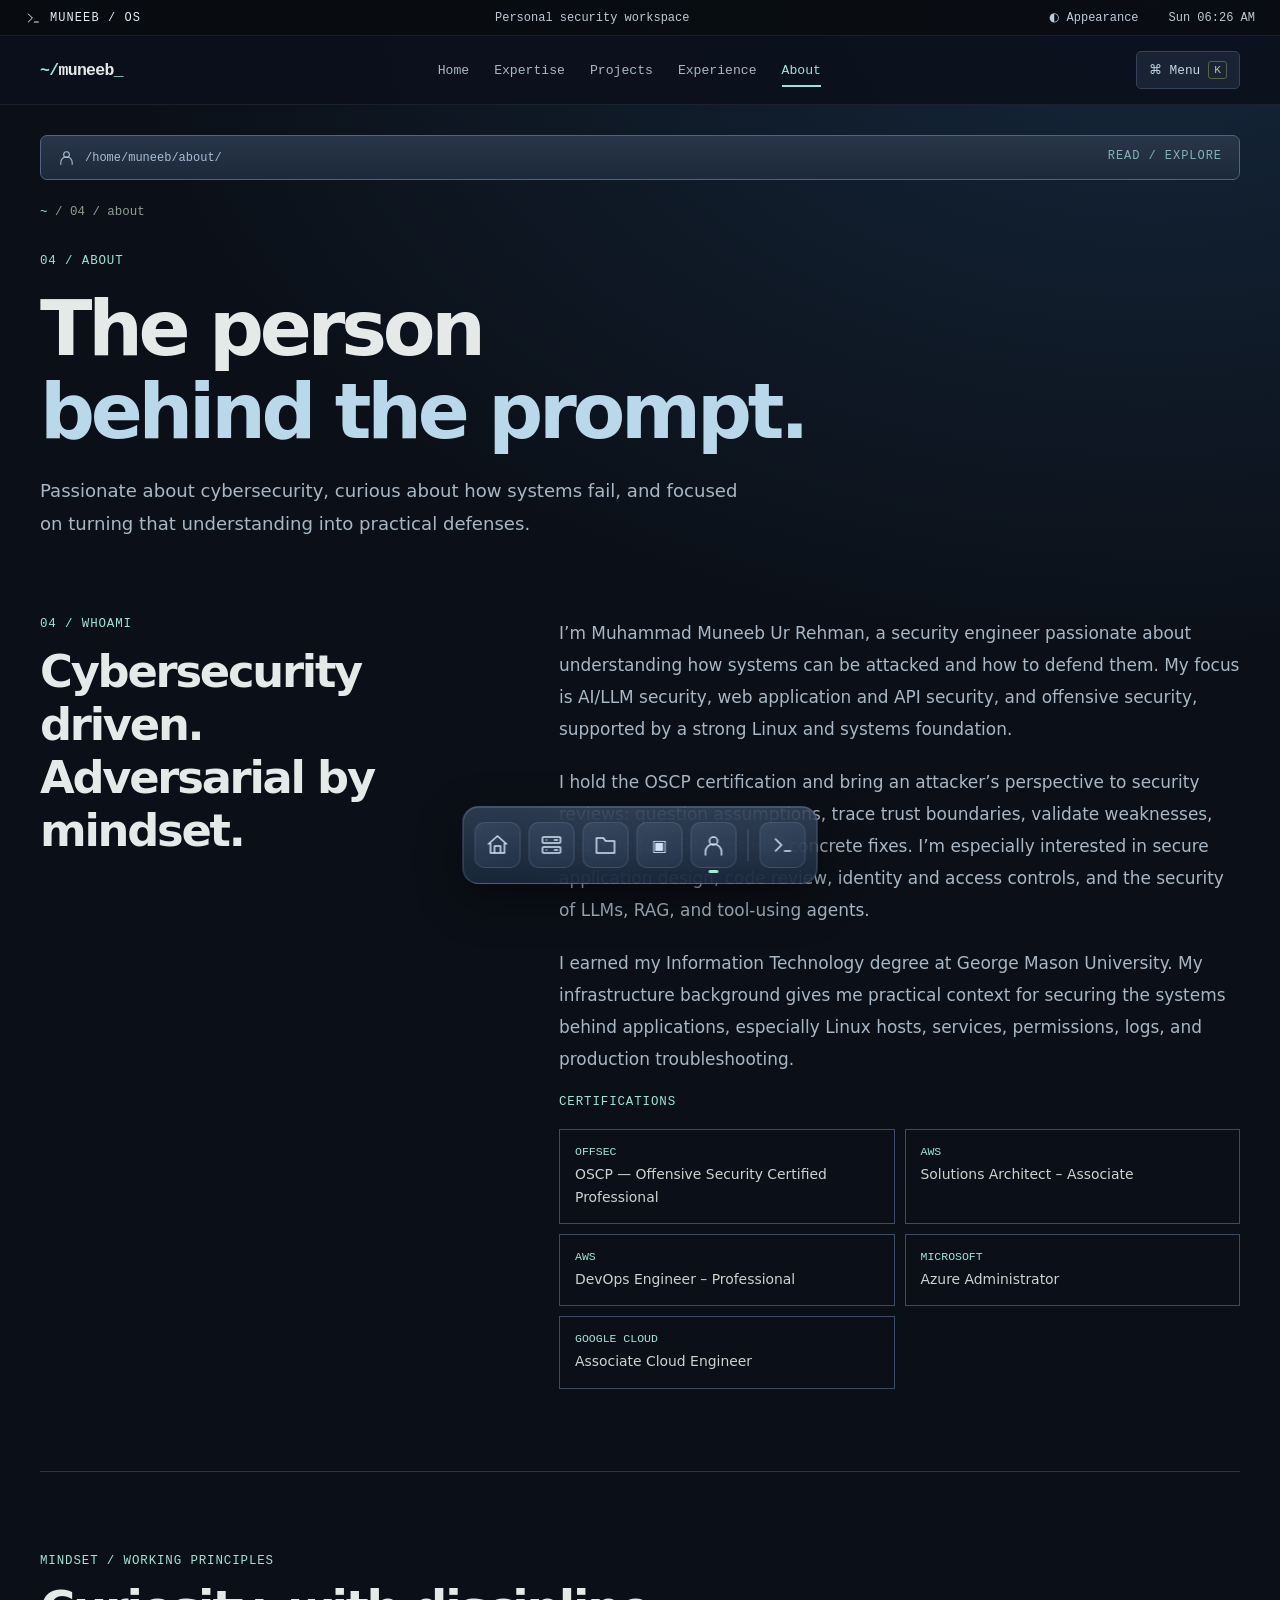
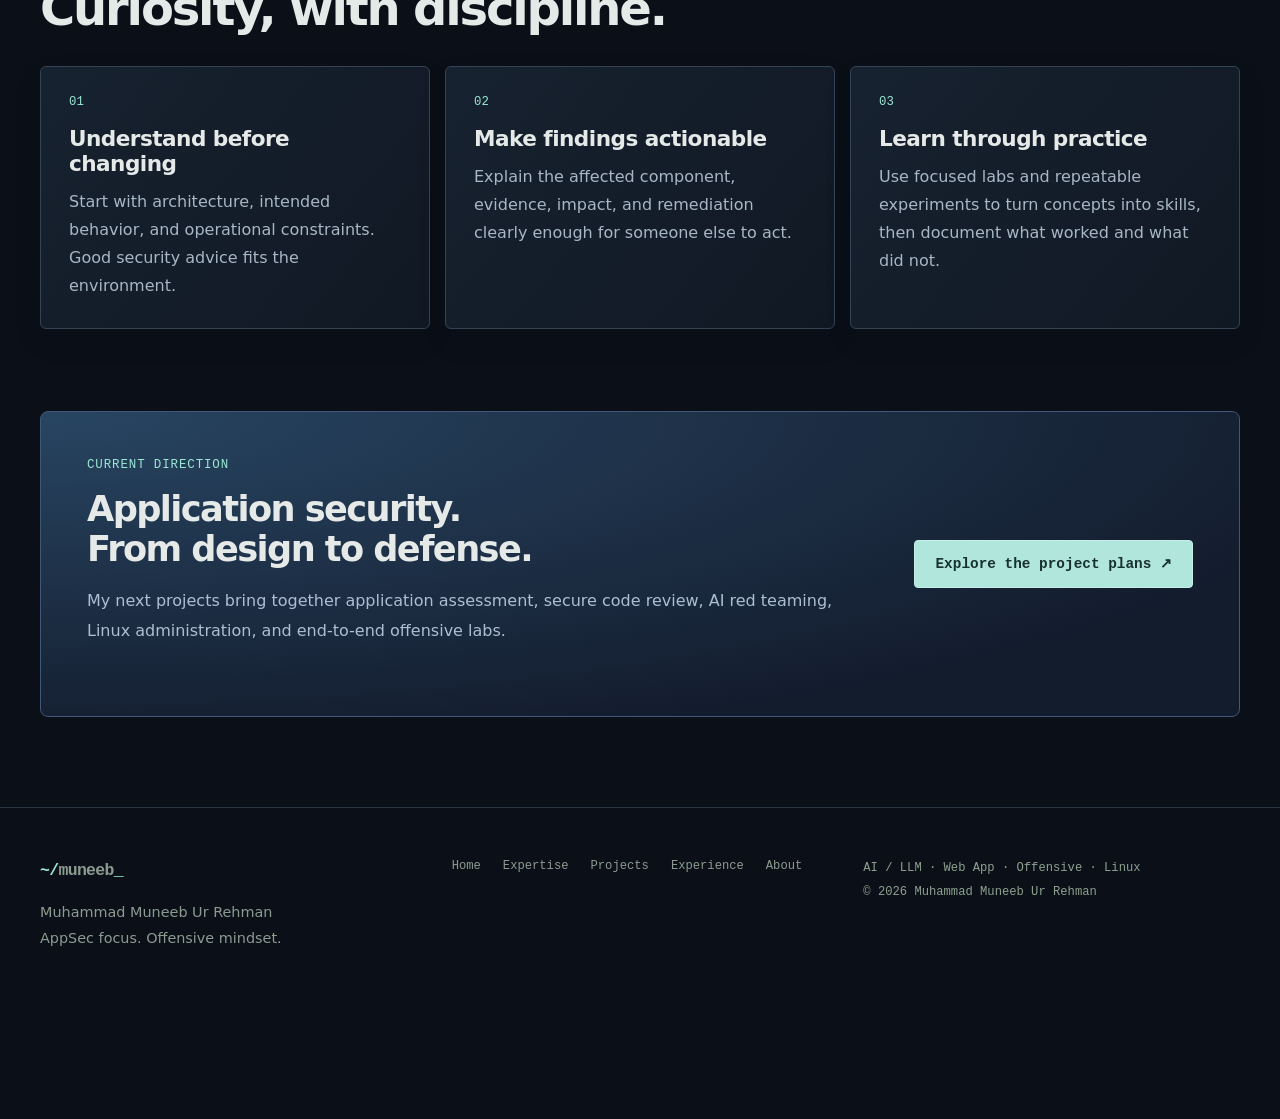
==== about/index.html @ fef7fde8 "Refocus About page on security and Linux" ====
<!doctype html><html lang="en"><head><meta charset="utf-8"><meta name="viewport" content="width=device-width,initial-scale=1"><title>About | Muneeb Security</title><meta name="description" content="Meet Muhammad Muneeb Ur Rehman: infrastructure background, cloud certifications, and a focus on security engineering."><link rel="icon" type="image/svg+xml" href="../favicon.svg"><link rel="stylesheet" href="../styles.css"><script src="../app.js" defer></script><script src="../desktop.js" defer></script><link rel="stylesheet" href="../desktop.css"></head><body data-page="about"><a class="skip" href="#main">Skip to content</a><div class="system-panel"><span class="system-name"><svg viewBox="0 0 24 24" fill="none" stroke="currentColor" stroke-width="1.5" stroke-linecap="round" stroke-linejoin="round" aria-hidden="true"><path d="m5 6 6 6-6 6m9 0h6"/></svg> MUNEEB / OS</span><span class="system-workspace">Personal security workspace</span><div class="system-right"><button id="wallpaper-toggle" aria-label="Switch desktop appearance" title="Switch desktop appearance">◐ <span>Appearance</span></button><time id="system-clock">Local time</time></div></div><header><nav class="wrap" aria-label="Main navigation"><a class="brand" href="../"><span>~/</span>muneeb<span>_</span></a><div class="navlinks"><a href="../">Home</a><a href="../expertise/">Expertise</a><a href="../projects/">Projects</a><a href="../experience/">Experience</a><a href="../about/" aria-current="page">About</a></div><button class="command-trigger" aria-label="Open navigation command menu">⌘ <span>Menu</span><kbd>K</kbd></button></nav></header><main id="main"><div class="document-bar"><span><svg viewBox="0 0 24 24" fill="none" stroke="currentColor" stroke-width="1.5" stroke-linecap="round" stroke-linejoin="round" aria-hidden="true"><circle cx="12" cy="8" r="4"/><path d="M4 22v-3a8 8 0 0 1 16 0v3"/></svg> /home/muneeb/about/</span><span>READ / EXPLORE</span></div><section class="wrap pagehero"><div class="breadcrumb"><a href="../">~</a> / 04 / about</div><div class="label">04 / about</div><h1>The person<br><em>behind the prompt.</em></h1><p>Passionate about cybersecurity, curious about how systems fail, and focused on turning that understanding into practical defenses.</p></section><section id="about" class="wrap section about"><div><div class="label">04 / whoami</div><h2>Cybersecurity driven.<br>Adversarial by mindset.</h2></div><div><p>I’m Muhammad Muneeb Ur Rehman, a security engineer passionate about understanding how systems can be attacked and how to defend them. My focus is AI/LLM security, web application and API security, and offensive security, supported by a strong Linux and systems foundation.</p><p>I hold the OSCP certification and bring an attacker’s perspective to security reviews: question assumptions, trace trust boundaries, validate weaknesses, and help turn findings into concrete fixes. I’m especially interested in secure application design, code review, identity and access controls, and the security of LLMs, RAG, and tool-using agents.</p><p>I earned my Information Technology degree at George Mason University. My infrastructure background gives me practical context for securing the systems behind applications, especially Linux hosts, services, permissions, logs, and production troubleshooting.</p><div class="label">Certifications</div><div class="certs"><div class="cert"><span>OFFSEC</span>OSCP — Offensive Security Certified Professional</div><div class="cert"><span>AWS</span>Solutions Architect – Associate</div><div class="cert"><span>AWS</span>DevOps Engineer – Professional</div><div class="cert"><span>MICROSOFT</span>Azure Administrator</div><div class="cert"><span>GOOGLE CLOUD</span>Associate Cloud Engineer</div></div></div></section><section class="wrap section border"><div class="heading"><div><div class="label">Mindset / working principles</div><h2>Curiosity, with discipline.</h2></div></div><div class="three-grid"><article class="card"><div class="code">01</div><h3>Understand before changing</h3><p>Start with architecture, intended behavior, and operational constraints. Good security advice fits the environment.</p></article><article class="card"><div class="code">02</div><h3>Make findings actionable</h3><p>Explain the affected component, evidence, impact, and remediation clearly enough for someone else to act.</p></article><article class="card"><div class="code">03</div><h3>Learn through practice</h3><p>Use focused labs and repeatable experiments to turn concepts into skills, then document what worked and what did not.</p></article></div></section><section class="wrap feature compact"><div><div class="label">Current direction</div><h2>Application security.<br>From design to defense.</h2><p>My next projects bring together application assessment, secure code review, AI red teaming, Linux administration, and end-to-end offensive labs.</p></div><a class="btn" href="../projects/">Explore the project plans ↗</a></section></main><nav class="app-dock" aria-label="Application dock"><a href="../" class="dock-app " aria-label="Desktop"><svg viewBox="0 0 24 24" fill="none" stroke="currentColor" stroke-width="1.5" stroke-linecap="round" stroke-linejoin="round" aria-hidden="true"><path d="m3 11 9-8 9 8M5 10v10h14V10M9 20v-7h6v7"/></svg><span>Desktop</span></a><a href="../expertise/" class="dock-app " aria-label="Expertise"><svg viewBox="0 0 24 24" fill="none" stroke="currentColor" stroke-width="1.5" stroke-linecap="round" stroke-linejoin="round" aria-hidden="true"><rect x="3" y="4" width="18" height="6" rx="1"/><rect x="3" y="14" width="18" height="6" rx="1"/><path d="M7 7h.01M7 17h.01M15 7h3M15 17h3"/></svg><span>Expertise</span></a><a href="../projects/" class="dock-app " aria-label="Projects"><svg viewBox="0 0 24 24" fill="none" stroke="currentColor" stroke-width="1.5" stroke-linecap="round" stroke-linejoin="round" aria-hidden="true"><path d="M3 7V5h7l2 3h9v12H3Z"/></svg><span>Projects</span></a><a href="../experience/" class="dock-app" aria-label="Experience">▣<span>Experience</span></a><a href="../about/" class="dock-app selected" aria-label="About"><svg viewBox="0 0 24 24" fill="none" stroke="currentColor" stroke-width="1.5" stroke-linecap="round" stroke-linejoin="round" aria-hidden="true"><circle cx="12" cy="8" r="4"/><path d="M4 22v-3a8 8 0 0 1 16 0v3"/></svg><span>About</span></a><span class="dock-divider"></span><button class="dock-app launch-command" aria-label="Open command menu"><svg viewBox="0 0 24 24" fill="none" stroke="currentColor" stroke-width="1.5" stroke-linecap="round" stroke-linejoin="round" aria-hidden="true"><path d="m5 6 6 6-6 6m9 0h6"/></svg><span>Commands</span></button></nav><footer><div class="wrap footer-grid"><div><a class="brand" href="../"><span>~/</span>muneeb<span>_</span></a><p>Muhammad Muneeb Ur Rehman<br>AppSec focus. Offensive mindset.</p></div><div class="footer-links"><a href="../">Home</a><a href="../expertise/">Expertise</a><a href="../projects/">Projects</a><a href="../experience/">Experience</a><a href="../about/">About</a></div><div class="footer-note">AI / LLM · Web App · Offensive · Linux<br>© 2026 Muhammad Muneeb Ur Rehman</div></div></footer><dialog id="command-menu" aria-labelledby="command-title"><div class="dialog-head"><h2 id="command-title">Navigate the portfolio</h2><button class="close-command" aria-label="Close menu">✕</button></div><label class="sr-only" for="command-search">Search pages</label><input id="command-search" type="search" placeholder="Type a page name…" autocomplete="off"><div id="command-list"><a class="command-item" href="../"><span>cd /</span><strong>Home</strong></a><a class="command-item" href="../expertise/"><span>cd /expertise/</span><strong>Expertise</strong></a><a class="command-item" href="../projects/"><span>cd /projects/</span><strong>Projects</strong></a><a class="command-item" href="../experience/"><span>cd /experience/</span><strong>Experience</strong></a><a class="command-item" href="../about/"><span>cd /about/</span><strong>About</strong></a></div><p class="command-empty" hidden>No matching page. Try “projects” or “AI”.</p><div class="dialog-foot">Tab to select · Enter to open · Esc to close</div></dialog><button id="backtop" aria-label="Back to top" hidden>↑</button></body></html>
---- styles.css ----
:root{--bg:#0b0e10;--panel:#12171a;--line:#293138;--text:#e5e9e7;--muted:#a1ada8;--green:#b8f36b;--purple:#bba2fc;--mono:ui-monospace,SFMono-Regular,Consolas,"Liberation Mono",monospace;font-family:Inter,system-ui,-apple-system,sans-serif;color:var(--text);background:var(--bg);color-scheme:dark}*{box-sizing:border-box}html{scroll-behavior:smooth}body{margin:0}a{color:inherit;text-decoration:none}button,input{font:inherit}a:focus-visible,button:focus-visible,summary:focus-visible,input:focus-visible{outline:2px solid var(--green);outline-offset:5px}.wrap{width:min(1200px,calc(100% - 56px));margin:auto}header{position:sticky;top:0;z-index:5;background:#0b0e10f5;border-bottom:1px solid var(--line)}nav{display:flex;align-items:center;justify-content:space-between;min-height:78px;gap:24px}.brand{font-family:var(--mono);font-size:1.03rem;font-weight:700}.brand span{color:var(--green)}.navlinks{display:flex;gap:25px;font: .88rem var(--mono);color:var(--muted)}.navlinks a:hover{color:var(--green)}.navend{font: .78rem var(--mono);color:var(--purple);border:1px solid #443659;padding:9px 12px;border-radius:4px}.hero{padding:95px 0 70px;display:grid;grid-template-columns:1.2fr 1fr;gap:60px;align-items:center}.label{font:.78rem var(--mono);letter-spacing:.07em;text-transform:uppercase;color:var(--green)}.hero h1{font-size:clamp(3.2rem,6vw,5.7rem);letter-spacing:-.055em;line-height:1.06;margin:24px 0}.hero h1 em{font-style:normal;color:var(--green)}.hero p{font-size:1.13rem;color:var(--muted);line-height:1.85;max-width:570px}.buttons{display:flex;gap:12px;flex-wrap:wrap;margin-top:30px}.btn{border-radius:4px;display:inline-flex;padding:14px 20px;min-height:48px;align-items:center;gap:16px;background:var(--green);color:#17200d;font:600 .9rem var(--mono);border:1px solid var(--green)}.btn:hover{background:#d0ff95}.btn.ghost{color:var(--text);background:transparent;border-color:#48554c}.terminal{border:1px solid #38443a;background:#111714;border-radius:8px;box-shadow:16px 16px 0 #b8f36b06;overflow:hidden;font:.87rem/1.8 var(--mono)}.terminalbar{display:flex;align-items:center;justify-content:space-between;padding:13px 17px;background:#1a211d;border-bottom:1px solid #38443a;color:#96a69a;font-size:.76rem}.lights{display:flex;gap:6px}.lights i{display:block;width:8px;height:8px;border-radius:50%;background:#6b796e}.lights i:first-child{background:#a59b73}.lights i:last-child{background:var(--green)}.terminalbody{padding:25px;min-height:340px}.prompt{color:var(--green)}.output{color:#a3b3a7;margin:7px 0 20px}.output b{color:#e5e9e7;font-weight:400}.terminal a{text-decoration:underline;text-underline-offset:4px;color:var(--purple)}.cursor{display:inline-block;width:8px;height:16px;background:var(--green);vertical-align:middle;animation:blink 1.3s steps(1) infinite}@keyframes blink{50%{opacity:0}}.ribbon{border-top:1px solid var(--line);border-bottom:1px solid var(--line);padding:19px 0;font:.78rem var(--mono);color:#9ea8a2}.ribbon .wrap{display:flex;gap:26px;justify-content:space-between;flex-wrap:wrap}.ribbon span:before{content:'/ ';color:var(--green)}section{scroll-margin-top:100px}.section{padding:82px 0}.heading{display:flex;align-items:end;justify-content:space-between;gap:40px;margin-bottom:30px}.heading h2{font-size:clamp(2rem,4vw,3rem);letter-spacing:-.045em;margin:12px 0 0}.heading p{max-width:430px;color:var(--muted);line-height:1.7;margin:0}.grid{display:grid;grid-template-columns:repeat(2,minmax(0,1fr));gap:16px}.card{border:1px solid var(--line);background:var(--panel);padding:28px;border-radius:6px}.card h3{font-size:1.35rem;letter-spacing:-.025em;margin:17px 0 12px}.card p{font-size:1rem;color:var(--muted);line-height:1.75;margin:0}.code{font:.77rem var(--mono);color:var(--green)}.tags{display:flex;gap:7px;flex-wrap:wrap;margin-top:22px}.tags span{border:1px solid #344138;padding:6px 8px;border-radius:3px;font:.75rem var(--mono);color:#c1cdc2}.border{border-top:1px solid var(--line)}.filters{display:flex;gap:8px;flex-wrap:wrap;margin:0 0 22px}.filter{background:transparent;color:var(--muted);border:1px solid var(--line);padding:10px 14px;border-radius:4px;cursor:pointer;font:.84rem var(--mono)}.filter[aria-pressed=true]{background:var(--green);color:#16220b;border-color:var(--green)}.projecttop{display:flex;justify-content:space-between;gap:12px;align-items:center}.status{font:.73rem var(--mono);color:var(--purple);border:1px solid #473b59;padding:5px 8px;border-radius:3px}.project h3{margin-top:24px}.project details{margin-top:20px;border-top:1px solid var(--line);padding-top:15px}.project summary{font:.85rem var(--mono);color:var(--green);cursor:pointer}.project ul{padding-left:20px;color:var(--muted);font-size:.94rem;line-height:1.8}.project[hidden]{display:none}.ai{background:linear-gradient(135deg,#141221,#0e1214 55%)}.ai .label{color:var(--purple)}.scope{display:flex;align-items:start;gap:15px;padding:18px 22px;border-left:2px solid var(--purple);background:#bba2fc09;color:#bdb3d0;line-height:1.7;font-size:.95rem;margin:25px 0}.aigrid{display:grid;grid-template-columns:repeat(3,minmax(0,1fr));gap:12px}.aicard{padding:23px;border:1px solid #34313e;border-radius:5px;background:#12141bcc}.aicard .code{color:var(--purple)}.aicard h3{font-size:1.1rem;margin:16px 0 10px}.aicard p{font-size:.96rem;color:var(--muted);line-height:1.75;margin:0}.aicard details{margin-top:17px}.aicard summary{font:.8rem var(--mono);color:#d1c0fa;cursor:pointer}.aicard details p{margin-top:12px;color:#c5c0d0}.lifecycle{margin-top:28px;padding:22px;border:1px solid #393343;color:#bcaadf;font:.85rem/2 var(--mono)}.about{display:grid;grid-template-columns:.8fr 1.2fr;gap:65px}.about h2{font-size:2.8rem;letter-spacing:-.05em;margin:14px 0}.about p{font-size:1.06rem;color:var(--muted);line-height:1.9;margin:0 0 20px}.certs{display:grid;grid-template-columns:1fr 1fr;gap:10px;margin-top:20px}.cert{border:1px solid var(--line);padding:15px;font-size:.87rem;line-height:1.6;color:#cbd4ce}.cert span{display:block;color:var(--green);font:.72rem var(--mono);margin-bottom:5px}.closing{border:1px solid #45583b;border-radius:6px;padding:35px;display:flex;justify-content:space-between;align-items:center;gap:30px;background:#141d12;margin-bottom:60px}.closing h2{font-size:1.8rem;letter-spacing:-.03em;margin:10px 0}.closing p{color:var(--muted);line-height:1.7;max-width:670px;margin:0}.closing a{white-space:nowrap}footer{border-top:1px solid var(--line);padding:23px 0;color:#8c9b90;font:.76rem/1.8 var(--mono)}footer .wrap{display:flex;justify-content:space-between;gap:25px}.count{font:.8rem var(--mono);color:var(--muted);margin-bottom:20px}@media(max-width:950px){.hero{gap:30px;grid-template-columns:1.05fr 1fr}.navend{display:none}.aigrid{grid-template-columns:repeat(2,1fr)}.hero h1{font-size:3.7rem}.terminalbody{padding:20px}.about{gap:30px}}@media(max-width:720px){.wrap{width:calc(100% - 32px)}nav{flex-wrap:wrap;gap:13px;padding:17px 0}.navlinks{gap:17px;font-size:.78rem}.hero{grid-template-columns:1fr;padding:55px 0;gap:36px}.hero h1{font-size:clamp(3rem,12vw,4.5rem)}.hero p{font-size:1.02rem}.terminalbody{min-height:290px}.heading{display:block}.heading p{margin-top:18px}.grid,.about{grid-template-columns:1fr}.aigrid{grid-template-columns:1fr}.section{padding:57px 0}.closing{display:block;padding:25px}.closing a{margin-top:20px}.certs{grid-template-columns:1fr}footer .wrap{flex-direction:column;gap:8px}.card{padding:23px}.ribbon .wrap{gap:12px 22px}}@media(prefers-reduced-motion:reduce){html{scroll-behavior:auto}.cursor{animation:none}}
/* Shared multi-page experience */
body{background:radial-gradient(ellipse 70% 500px at 80% 0,#1c30211f,transparent),var(--bg)}[hidden]{display:none!important}button{cursor:pointer}.sr-only{position:absolute;width:1px;height:1px;padding:0;overflow:hidden;clip:rect(0,0,0,0);white-space:nowrap;border:0}.skip{position:fixed;top:-100px;left:20px;z-index:20;background:var(--green);color:#10170a;padding:14px}.skip:focus{top:15px}.navlinks a{position:relative;padding:26px 0;font-size:.82rem}.navlinks a[aria-current=page]{color:var(--green)}.navlinks a[aria-current=page]:after{content:'';position:absolute;bottom:13px;left:0;right:0;height:2px;background:var(--green)}.command-trigger{display:flex;align-items:center;gap:8px;border:1px solid #3c4a40;background:#141b16;color:#cedacb;border-radius:5px;padding:9px 12px;font:.8rem var(--mono)}kbd{font:.7rem var(--mono);border:1px solid #52624b;border-radius:3px;padding:2px 5px;color:#b5c8a8}.hero{padding-top:85px}.terminal{box-shadow:18px 18px 0 #b8f36b05,0 30px 80px #0003}.terminal a:hover{color:var(--green)}#terminal-form{display:flex;gap:10px;align-items:center}#terminal-input{width:100%;min-width:0;background:transparent;border:0;color:#e0edda;font:.88rem var(--mono);padding:8px 0}#terminal-form button{background:#253422;color:var(--green);border:1px solid #42553b;border-radius:3px;padding:4px 9px}.terminal-hint{font:.7rem/1.7 var(--mono);color:#9aad9c;margin-top:15px}#terminal-result{color:var(--purple);font-size:.82rem;white-space:pre-line;margin-top:8px}.portal-grid{display:grid;grid-template-columns:repeat(2,1fr);gap:16px}.portal{padding:32px;border:1px solid var(--line);background:linear-gradient(130deg,#171e18,#111619);border-radius:7px;transition:transform .2s,border-color .2s}.portal:hover{transform:translateY(-4px);border-color:#88b45d}.portal h3{font-size:1.5rem;letter-spacing:-.03em;margin:22px 0 14px;display:flex;justify-content:space-between;gap:10px}.portal h3 span{color:var(--green)}.portal p{color:var(--muted);line-height:1.8;max-width:460px;margin-bottom:27px}.portal-bottom{font:.8rem var(--mono);color:var(--green)}.feature{display:grid;grid-template-columns:1.2fr 1fr;gap:70px;padding:46px;border:1px solid #3b5135;border-radius:8px;background:linear-gradient(120deg,#1c2a1a,#111a1c);margin-bottom:90px;align-items:center}.feature h2{font-size:2.6rem;letter-spacing:-.045em;line-height:1.15;margin:17px 0}.feature p{color:#b0c0ad;line-height:1.85;margin-bottom:24px}.stack{display:grid;gap:12px}.stack div{padding:20px;border:1px solid #536548;border-radius:5px;background:#142013;font: .95rem var(--mono)}.stack span{color:var(--green);margin-right:17px}.compact{grid-template-columns:1fr auto;gap:35px}.compact h2{font-size:2.2rem}.pagehero{padding-top:32px;padding-bottom:38px}.breadcrumb{font:.78rem var(--mono);color:#8e9d92;margin-bottom:52px}.breadcrumb a{color:var(--green)}.pagehero h1{font-size:clamp(3rem,6vw,5.2rem);line-height:1.08;letter-spacing:-.055em;margin:20px 0}.pagehero h1 em{color:var(--green);font-style:normal}.pagehero>p{font-size:1.13rem;line-height:1.85;color:var(--muted);max-width:700px}.pagehero+.section{padding-top:20px}.domain{border:1px solid var(--line);border-radius:6px;margin:12px 0;background:#121819}.domain summary{padding:24px;display:flex;align-items:center;gap:28px;cursor:pointer;list-style:none}.domain summary::-webkit-details-marker{display:none}.domain summary strong{font-size:1.15rem}.expand-label{margin-left:auto;font:.77rem var(--mono);color:var(--muted)}.domain[open]{border-color:#637c50}.domain[open] summary{border-bottom:1px solid var(--line)}.domain-body{display:grid;grid-template-columns:1fr 1fr;gap:35px;padding:25px 30px}.domain h3{font-size:1rem;margin:0 0 13px;color:#d9e5d2}.domain li{color:var(--muted);line-height:1.9;margin:6px 0}.domain ol,.domain ul{padding-left:22px}.searchbar{display:flex;flex-direction:column;gap:10px;margin-bottom:22px;max-width:600px;flex:1}.searchbar label{font:.8rem var(--mono);color:#becbb8}.searchbar input{background:#12191a;color:var(--text);border:1px solid #455146;padding:15px 17px;border-radius:5px;min-width:0;width:100%;font-size:1rem}.searchbar input::placeholder{color:#84948a}.three-grid{display:grid;grid-template-columns:repeat(3,minmax(0,1fr));gap:15px}.empty{border:1px dashed #5a6557;padding:32px;color:var(--muted);line-height:1.7}.explorer-tools{display:flex;gap:20px;align-items:center}.explorer-tools>.filter{margin-top:5px;white-space:nowrap}.ai-explorer{padding-bottom:25px}.aicard{transition:border-color .2s;background:linear-gradient(135deg,#171923,#11191c)}.aicard:hover{border-color:#80709e}.aicard h2{font-size:1.12rem;line-height:1.5;margin:18px 0 12px;letter-spacing:-.025em}.topic-meta{display:flex;align-items:center;justify-content:space-between}.topic-mark{font-size:1.5rem;color:#aa8be5}.aicard summary{padding:9px 0}.aicard details[open]{border-top:1px solid #3b3547;padding-top:12px}.aicard details p{border-left:2px solid #695381;padding-left:13px}.lifecycle-grid{display:grid;grid-template-columns:repeat(3,1fr);gap:14px}.lifecycle-grid>div{border-top:1px solid #556847;padding:25px 20px;background:#141b15}.lifecycle-grid h3{font-size:1.1rem}.lifecycle-grid p{color:var(--muted);line-height:1.8}.referencebox{border:1px solid #3a3447;padding:30px;border-radius:6px;margin-top:30px}.referencebox p{color:var(--muted);line-height:1.8}.referencebox a{color:var(--purple);border:1px solid #55436b;border-radius:4px;padding:12px;font:.85rem var(--mono)}.referencebox a:hover{background:#2b2038}.footer-grid{display:grid!important;grid-template-columns:1fr 1fr 1fr;gap:35px!important;padding:25px 0}.footer-grid p{font-family:system-ui;line-height:1.8;font-size:.9rem}.footer-links{display:flex;flex-wrap:wrap;gap:14px 22px;align-content:start}.footer-links a:hover{color:var(--green)}.footer-note{line-height:2;color:#8ea18e}dialog{width:min(570px,calc(100% - 32px));padding:22px;border:1px solid #61754e;border-radius:9px;background:#121a16;color:var(--text);box-shadow:0 35px 120px #0008}dialog::backdrop{background:#000b;backdrop-filter:blur(6px)}.dialog-head{display:flex;justify-content:space-between;align-items:center;gap:15px;margin-bottom:15px}.dialog-head h2{font-size:1.05rem;margin:0}.close-command{background:none;border:1px solid #3f5143;color:#c9d9c7;border-radius:4px;padding:7px 10px}#command-search{width:100%;padding:14px;background:#0a100c;border:1px solid #41563d;border-radius:4px;color:white;font:1rem var(--mono)}.command-item{display:flex;justify-content:space-between;padding:17px 10px;border-bottom:1px solid #29392d;gap:18px;font-size:.9rem}.command-item span{font:.8rem var(--mono);color:var(--green)}.command-item:hover{background:#24311f}.dialog-foot{font:.73rem var(--mono);color:#9aac9e;padding-top:18px}#backtop{position:fixed;bottom:25px;right:25px;width:44px;height:44px;border:1px solid #7caa50;background:#182613;color:var(--green);border-radius:5px;font-size:1.3rem;z-index:4}
@media(max-width:950px){.command-trigger span{display:none}.navlinks{gap:17px}.feature{gap:30px;padding:32px}.three-grid{grid-template-columns:1fr}.footer-grid{grid-template-columns:1fr 1fr!important}.footer-note{grid-column:1/-1}}@media(max-width:720px){nav{gap:12px}.brand{order:0}.command-trigger{order:1;margin-left:auto}.navlinks{order:2;width:100%;justify-content:space-between;gap:9px;overflow-x:auto}.navlinks a{padding:8px 0 12px;white-space:nowrap;font-size:.74rem}.navlinks a[aria-current=page]:after{bottom:3px}.hero{padding-top:45px}.portal-grid,.feature,.domain-body,.lifecycle-grid{grid-template-columns:1fr}.portal{padding:25px}.feature{padding:25px;margin-bottom:55px}.feature h2{font-size:2.15rem}.pagehero{padding-top:25px}.breadcrumb{margin-bottom:35px}.pagehero h1{font-size:clamp(2.8rem,11vw,4rem)}.domain summary{flex-wrap:wrap;gap:14px;padding:20px}.domain summary .code{width:100%}.domain-body{padding:20px;gap:20px}.explorer-tools{display:block}.explorer-tools>.filter{margin:0 0 20px}.scope{padding:17px;font-size:.89rem}.footer-grid{grid-template-columns:1fr!important}.footer-note{grid-column:auto}.command-item{flex-direction:column;gap:5px}.about h2{font-size:2.2rem}.aicard h2{font-size:1.15rem}.portal:hover{transform:none}}

.expertise-domain{margin-bottom:24px;scroll-margin-top:105px}.expertise-domain h2{font-size:1.75rem;letter-spacing:-.035em;margin:18px 0}.expertise-details{margin:24px 0}.expertise-details .domain-body{display:block}.expertise-details .domain-body p{margin:0}.expertise-domain .label{margin-top:26px}.project h2{font-size:1.4rem;line-height:1.4;margin:24px 0 13px;letter-spacing:-.025em}.project ol{padding-left:22px;color:var(--muted);font-size:1rem;line-height:1.8}.project details h3{font-size:1rem;margin:22px 0 10px}.project details p{margin:18px 0}.project-value{border-left:2px solid var(--green);padding-left:14px}.referencebox{margin-bottom:55px}
---- desktop.css ----
:root{--green:#9ae6d4;--purple:#b7b6f9;--bg:#0b1018;--panel:#111a24;--line:#2a3644;--muted:#a8b7c5}body{background:radial-gradient(ellipse 80% 650px at 90% 0,#244b7360,transparent),#0b1018;padding-bottom:85px}.system-panel{height:36px;display:flex;align-items:center;justify-content:space-between;gap:20px;padding:0 25px;background:#080b10e8;font: .72rem var(--mono);color:#bec8d3;border-bottom:1px solid #ffffff13}.system-name{display:flex;align-items:center;gap:9px;color:#e4ebf2;letter-spacing:.09em}.system-name svg{width:16px;height:16px}.system-right{display:flex;align-items:center;gap:24px}.system-right button{border:0;color:#bdcbda;background:none;font:.73rem var(--mono)}.system-right time{font-variant-numeric:tabular-nums}header{top:0;background:#0b101ce8;border-color:#ffffff12}nav.wrap{min-height:68px}.navlinks a{padding:22px 0}.command-trigger{background:#192333;border-color:#344357;color:#c6d7e4}.navlinks a[aria-current=page]:after{background:#9ae6d4}.brand{letter-spacing:-.04em}.desktop-stage{position:relative;isolation:isolate;min-height:760px;height:calc(100svh - 104px);max-height:1100px;overflow:hidden;background:radial-gradient(ellipse 75% 95% at 86% 5%,#547ac28a,transparent 65%),radial-gradient(ellipse 70% 80% at 85% 100%,#353b99a6,transparent 70%),radial-gradient(ellipse 60% 70% at 8% 90%,#12566388,transparent 65%),linear-gradient(115deg,#111923,#1c2b48 70%,#253256)}.desktop-stage:before{content:'';position:absolute;inset:0;z-index:-1;opacity:.22;background-image:linear-gradient(#adc8f012 1px,transparent 1px),linear-gradient(90deg,#adc8f012 1px,transparent 1px);background-size:70px 70px}.desktop-stage:after{content:'';position:absolute;inset:30px;border:1px solid #b7d5fd19;pointer-events:none;z-index:-1}.wallpaper-type{position:absolute;left:8%;top:10%;color:#e7efff14;font-size:clamp(5rem,12vw,12rem);line-height:.9;letter-spacing:-.07em;font-weight:750;pointer-events:none}.wallpaper-type span{font-size:.54em;letter-spacing:-.06em;color:#e7efff0e}.desktop-caption{position:absolute;top:25px;left:5%;right:5%;display:flex;justify-content:space-between;gap:20px;font:.66rem var(--mono);letter-spacing:.12em;color:#b8c9e29c}.desktop-shortcuts{position:absolute;left:3.5%;top:115px;display:flex;flex-direction:column;gap:30px;z-index:1}.desktop-shortcut{width:95px;display:flex;align-items:center;flex-direction:column;gap:10px;padding:8px;border:1px solid transparent;border-radius:6px}.desktop-shortcut:hover{background:#d2e6ff12;border-color:#aaccff33}.desktop-shortcut>span{width:46px;height:46px;border:1px solid #b9ddff4d;display:grid;place-items:center;border-radius:10px;background:linear-gradient(140deg,#8caacb3d,#586a9433);box-shadow:0 5px 20px #0002;color:#c9e7fe}.desktop-shortcut svg{width:26px;height:26px}.desktop-shortcut b{font:.72rem var(--mono);color:#e4edf9;text-shadow:0 2px 7px #000}.workspace-windows{position:relative;width:min(1080px,80%);margin:auto;padding-top:130px;display:grid;grid-template-columns:1.15fr 1fr;gap:0;align-items:start}.desktop-window{border:1px solid #b1c5e14a;border-radius:10px;background:#111722f5;box-shadow:0 24px 70px #0007,0 1px 0 #ffffff16 inset;overflow:hidden;position:relative;transition:box-shadow .2s}.welcome-window{z-index:2}.window-title,.terminalbar{height:43px;background:linear-gradient(#303a49,#242d3a);border-bottom:1px solid #111721;display:flex;align-items:center;justify-content:space-between;padding:0 14px;color:#cfdaea;font:.75rem var(--mono)}.window-title>span{display:flex;align-items:center;gap:9px}.window-title svg{width:15px;height:15px}.window-controls{display:flex;gap:7px;align-items:center}.window-controls button{width:25px;height:24px;border:0;background:#ffffff0c;border-radius:4px;color:#d6e2f4;font-size:1rem;line-height:1;display:grid;place-items:center}.window-controls button:hover{background:#ffffff28}.window-handle{cursor:grab;touch-action:none;user-select:none}.window-handle:active{cursor:grabbing}.editor-toolbar{display:flex;gap:19px;padding:11px 19px;font:.72rem var(--mono);color:#93a3b5;border-bottom:1px solid #293342}.editor-mode{margin-left:auto;font-size:.65rem;color:#9ae6d4}.welcome-body{padding:35px 33px 30px;background:radial-gradient(ellipse at 0 0,#173b432a,transparent 70%),#131b26}.profile-overline{font:.71rem var(--mono);letter-spacing:.07em;color:#9ae6d4}.welcome-body h1{font-size:clamp(2.6rem,4.2vw,4rem);letter-spacing:-.06em;line-height:1.07;margin:25px 0 20px}.welcome-body h1 em{font-style:normal;color:#cad9ee}.welcome-body p{font-size:1rem;line-height:1.8;color:#aebdce;margin:0}.welcome-tags{display:flex;gap:9px;flex-wrap:wrap;margin:23px 0}.welcome-tags span{font:.7rem var(--mono);padding:6px 8px;border:1px solid #394754;border-radius:3px;color:#bdd2d9}.desktop-cta{display:flex;align-items:center;justify-content:space-between;background:#b6e9db;color:#142b28;padding:14px 17px;border:1px solid #c8ffee;border-radius:4px;font-size:.91rem;font-weight:650}.desktop-cta:hover{background:#d3fff0}.editor-status{padding:10px 15px;background:#1c2736;display:flex;justify-content:space-between;gap:10px;color:#889db9;font:.64rem var(--mono)}#console-window{margin-left:-14px;margin-top:110px;z-index:3;background:#0d1520f5;box-shadow:0 30px 80px #0008;width:calc(100% + 30px)}#console-window .terminalbody{min-height:350px;padding:26px;font-size:.83rem}#console-window .output{color:#99adba}#console-window .output b{color:#d2e1ed}#terminal-input{font-size:.83rem}#terminal-form button{background:#263a42;border-color:#415d64}.desktop-bottom{position:absolute;bottom:45px;left:5%;right:5%;display:flex;align-items:center;justify-content:space-between;gap:20px;font:.7rem var(--mono);color:#a9bcd4}.desktop-bottom>div{display:flex;align-items:center;gap:20px}#restore-windows{background:#10223c8c;border:1px solid #809cc250;border-radius:4px;padding:8px 12px;color:#d5e6ff;font:.7rem var(--mono)}.desktop-window.is-maximized{position:absolute!important;inset:65px 0 auto!important;width:100%!important;margin:0!important;z-index:10!important;transform:none!important}.desktop-window.is-maximized .welcome-body{padding:50px}.desktop-window.is-maximized .terminalbody{min-height:450px}.app-dock{position:fixed;left:50%;bottom:16px;transform:translateX(-50%);z-index:12;display:flex;align-items:center;gap:8px;padding:9px 11px;border:1px solid #b6cbea43;border-radius:16px;background:linear-gradient(#384963be,#1b293fde);backdrop-filter:blur(24px);box-shadow:0 15px 45px #0007,0 1px 0 #ffffff22 inset}.dock-app{position:relative;width:46px;height:46px;display:grid;place-items:center;border-radius:10px;border:1px solid #b9d7ff25;background:linear-gradient(140deg,#829bbc27,#4a6b8b22);color:#d1e4f5;transition:background .18s,transform .18s}.dock-app svg{width:24px;height:24px}.dock-app:hover{background:#b0cff940;transform:translateY(-5px)}.dock-app.selected:after{content:'';position:absolute;width:10px;height:3px;border-radius:3px;background:#a6ead9;bottom:-6px}.dock-app span{position:absolute;bottom:60px;background:#0d1526f2;border:1px solid #597291;color:#d7e8f6;white-space:nowrap;padding:7px 10px;border-radius:5px;opacity:0;pointer-events:none;font:.72rem var(--mono);transition:opacity .15s}.dock-app:hover span,.dock-app:focus-visible span{opacity:1}.dock-divider{height:32px;width:1px;background:#d0e4ff35;margin:0 3px}.document-bar{width:min(1200px,calc(100% - 56px));margin:30px auto 0;padding:13px 17px;border:1px solid #52637d;border-radius:7px;background:linear-gradient(#293548,#1c293b);display:flex;justify-content:space-between;color:#a9bdd5;font:.74rem var(--mono)}.document-bar>span:first-child{display:flex;align-items:center;gap:10px}.document-bar svg{width:17px;height:17px}.document-bar>span:last-child{font-size:.65rem;letter-spacing:.08em;color:#83b3b4}.pagehero{padding-top:25px}.pagehero .breadcrumb{margin-bottom:35px}.pagehero h1 em{color:#b9d8ea}.card,.portal{background:linear-gradient(130deg,#172230,#101823);border-color:#344256;box-shadow:0 12px 32px #0001}.portal:hover{border-color:#80c1cc}.portal h3 span,.portal-bottom{color:#9ae6d4}.feature{background:radial-gradient(ellipse at 0 0,#284562,#131c2d 80%);border-color:#405775}.feature p{color:#acbfd2}.stack div{background:#1d2b3e;border-color:#4d647c}.btn{background:#b0e6db;border-color:#c3efe7;color:#17312f}.btn:hover{background:#d4f9ef}.btn.ghost{border-color:#5b7088;color:#deebf4}.domain{background:#141e2b;border-color:#384659}.domain[open]{border-color:#6f9faa}.domain[open] summary{border-color:#435568}.domain h3{color:#cbdce8}.cert{border-color:#3b4c64}.scope{background:#b8a4ff09;border-color:#a4b3ff;color:#b7c6dc}.aicard{background:linear-gradient(140deg,#1f243a,#131c28);border-color:#3c4560}.filter[aria-pressed=true]{background:#b0e6db;border-color:#b0e6db;color:#132e2a}.searchbar input{background:#0e1826;border-color:#475a74}.searchbar label{color:#c1cfe3}.lifecycle-grid>div{background:#152032;border-color:#5c7f93}.referencebox{background:#151c2d;border-color:#46516e}.closing{background:#1d2c3c;border-color:#456471}.footer-grid{padding-bottom:45px}dialog{background:#152031;border-color:#7189a7}#command-search{background:#0d1726;border-color:#47627b}.command-item{border-color:#344257}.command-item:hover{background:#293e50}.close-command{border-color:#526681}.dialog-foot{color:#a2b6ce}#backtop{bottom:106px;background:#24394b;border-color:#6b9fab;color:#b3e8e6}.graphite .desktop-stage{background:radial-gradient(ellipse at 85% 20%,#53657566,transparent 60%),radial-gradient(ellipse at 10% 95%,#284d4b55,transparent 60%),#1b232b}.graphite .wallpaper-type{color:#edf5fc0c}.graphite{background:#0d1218}
@media(min-width:1500px){.workspace-windows{padding-top:180px}.desktop-stage{min-height:860px}}@media(max-width:1050px){.workspace-windows{width:83%;margin-left:13%;padding-top:130px}.welcome-body{padding:30px 24px}.welcome-body h1{font-size:3rem}.desktop-shortcuts{left:1%}.desktop-shortcut{width:80px}.system-workspace{display:none}}@media(max-width:760px){.system-panel{padding:0 16px;height:33px}.system-right{gap:14px}.system-right button span{display:none}.system-name{font-size:.65rem}.system-right time{font-size:.64rem}.desktop-stage{height:auto;max-height:none;min-height:0;padding:40px 16px 75px}.desktop-stage:after{inset:12px}.desktop-caption{position:static;display:block;margin:0 4px 26px;font-size:.61rem}.desktop-caption span:last-child{display:none}.wallpaper-type{top:95px;left:15px;font-size:5.8rem}.desktop-shortcuts{position:relative;left:auto;top:auto;display:flex;flex-direction:row;justify-content:flex-start;gap:16px;margin-bottom:25px}.desktop-shortcut{width:80px}.desktop-shortcut>span{width:40px;height:40px}.desktop-shortcut b{font-size:.67rem}.workspace-windows{display:block;width:100%;margin:0;padding:0}.welcome-window{margin:0 6px 25px 0}.welcome-body{padding:30px 24px}.welcome-body h1{font-size:2.75rem}.welcome-body p{font-size:.96rem}.profile-overline{font-size:.65rem}.window-handle{cursor:default;touch-action:auto}.window-controls button[data-window-action=maximize]{display:none}#console-window{margin:0 0 0 6px;width:calc(100% - 6px)}#console-window .terminalbody{padding:23px;min-height:310px}.desktop-bottom{position:static;display:block;margin:28px 8px 0;font-size:.66rem}.desktop-bottom>div{margin-top:14px;justify-content:space-between}.desktop-window.is-maximized{position:relative!important;inset:auto!important}.app-dock{gap:6px;padding:8px 9px;bottom:11px;border-radius:13px}.dock-app{width:39px;height:39px;border-radius:8px}.dock-app svg{width:21px;height:21px}.dock-divider{margin:0}.document-bar{width:calc(100% - 32px);margin-top:20px;font-size:.65rem}.document-bar>span:last-child{display:none}.editor-status{font-size:.59rem}.editor-status span:first-child{overflow:hidden;text-overflow:ellipsis}.navlinks a{padding:8px 0 12px}.footer-grid{padding-bottom:15px}.desktop-window{transform:none!important}}
@media(prefers-reduced-motion:reduce){.dock-app,.portal{transition:none}.dock-app:hover{transform:none}}
.system-panel,.system-name,.system-right time,.system-right button,.desktop-caption,.desktop-shortcut b,.profile-overline,.editor-toolbar,.editor-mode,.welcome-tags span,.editor-status,.desktop-bottom,#restore-windows,.dock-app span,.document-bar,.document-bar>span:last-child,.terminal-hint{font-size:.75rem}.desktop-caption{letter-spacing:.06em}.system-workspace{font-size:.75rem}.window-title,.terminalbar{font-size:.8rem}.welcome-body p{font-size:1rem}

/* Projects page centering fix */
body[data-page="projects"] .pagehero{
  text-align:center;
  max-width:1000px;
  margin-left:auto;
  margin-right:auto;
  padding-top:56px;
  padding-bottom:46px;
}
body[data-page="projects"] .pagehero .breadcrumb,
body[data-page="projects"] .pagehero .label{
  text-align:center;
}
body[data-page="projects"] .pagehero>p{
  max-width:820px;
  margin-left:auto;
  margin-right:auto;
}
body[data-page="projects"] .scope{
  text-align:center;
  margin-left:auto;
  margin-right:auto;
}
@media(max-width:760px){
  body[data-page="projects"] .pagehero{
    padding-top:38px;
    padding-bottom:32px;
  }
}
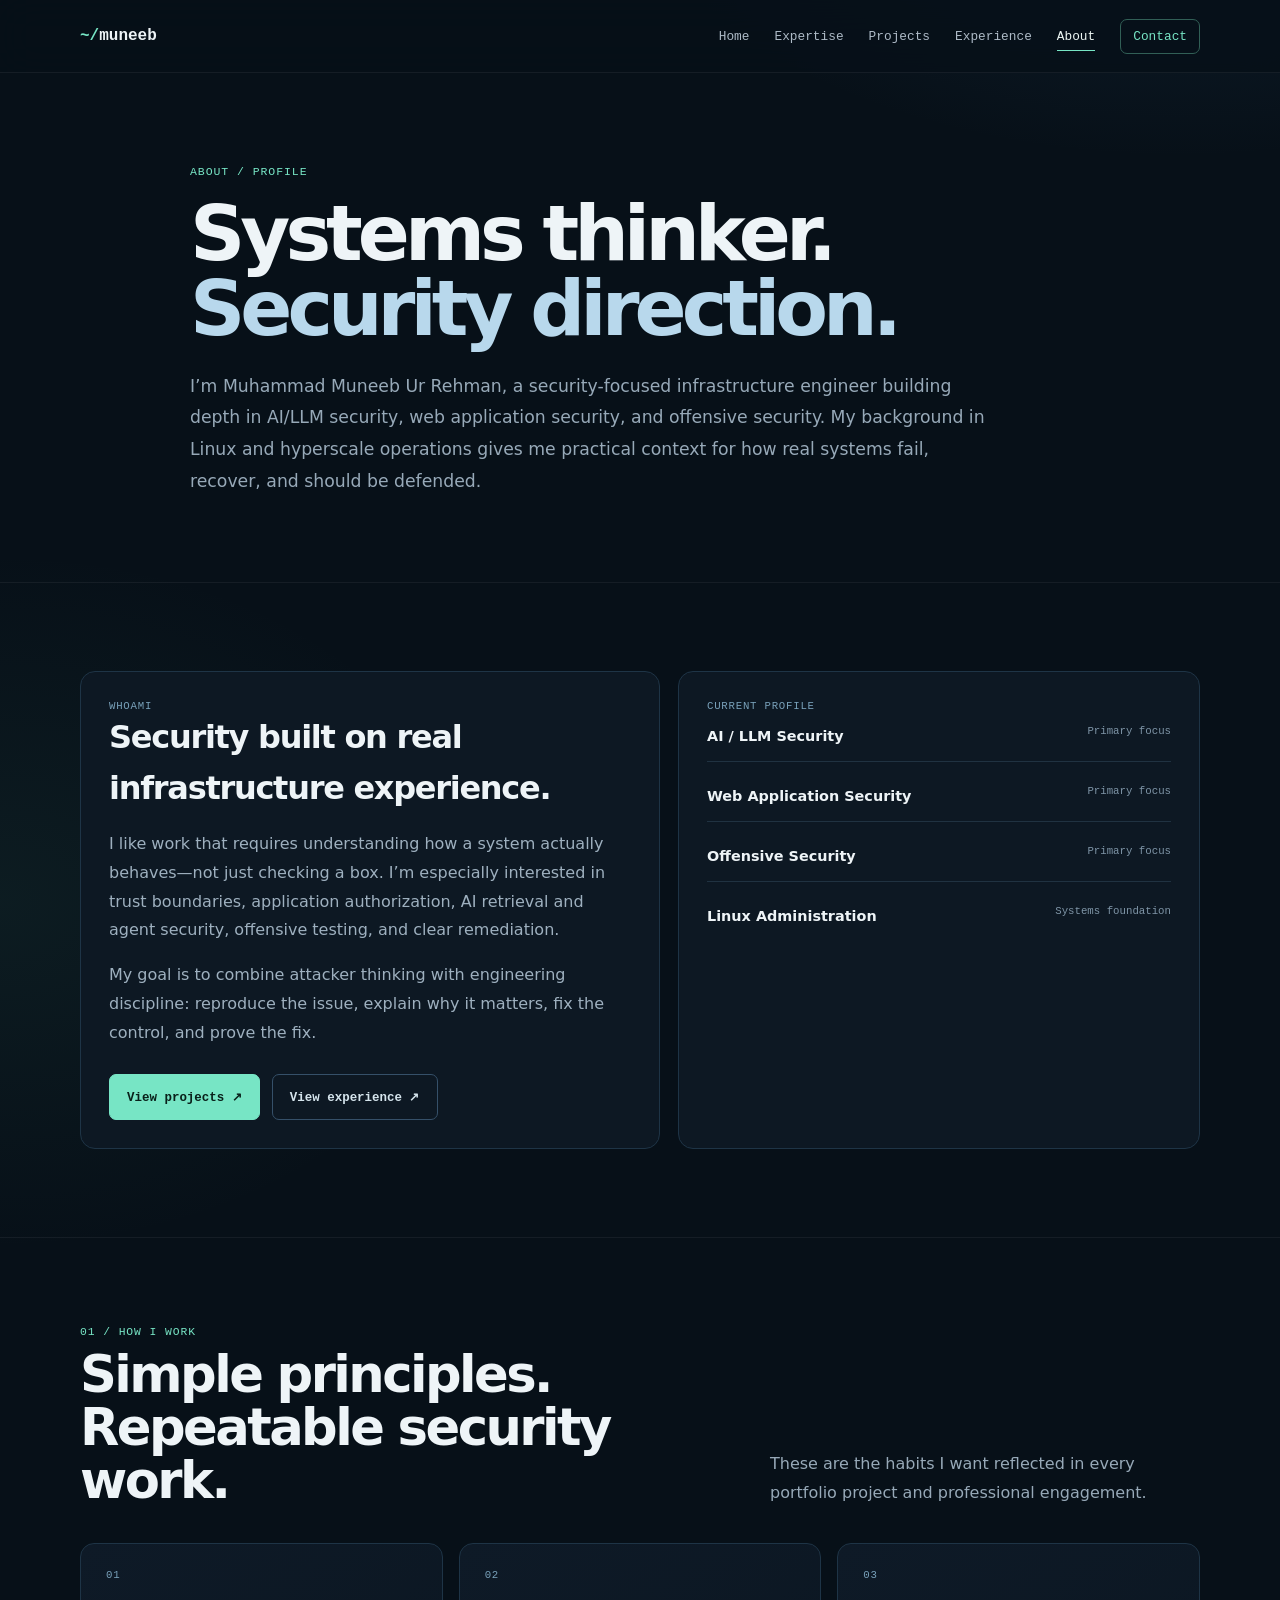
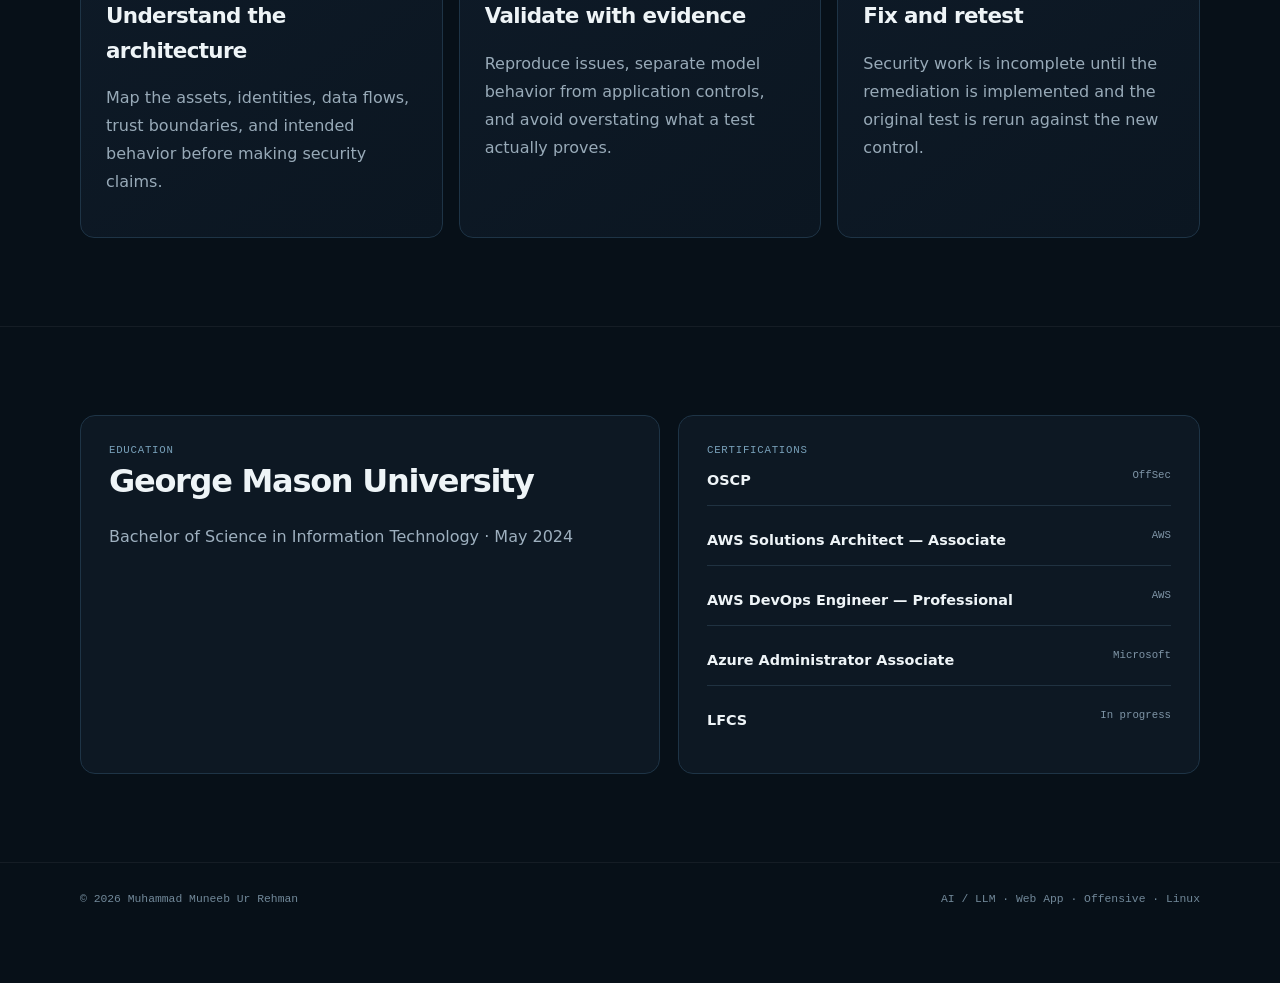
==== commit 071a06ae: "Unify professional redesign: about/index.html" ====
--- a/about/index.html
+++ b/about/index.html
@@ -1 +1,6 @@
-<!doctype html><html lang="en"><head><meta charset="utf-8"><meta name="viewport" content="width=device-width,initial-scale=1"><title>About | Muneeb Security</title><meta name="description" content="Meet Muhammad Muneeb Ur Rehman: infrastructure background, cloud certifications, and a focus on security engineering."><link rel="icon" type="image/svg+xml" href="../favicon.svg"><link rel="stylesheet" href="../styles.css"><script src="../app.js" defer></script><script src="../desktop.js" defer></script><link rel="stylesheet" href="../desktop.css"></head><body data-page="about"><a class="skip" href="#main">Skip to content</a><div class="system-panel"><span class="system-name"><svg viewBox="0 0 24 24" fill="none" stroke="currentColor" stroke-width="1.5" stroke-linecap="round" stroke-linejoin="round" aria-hidden="true"><path d="m5 6 6 6-6 6m9 0h6"/></svg> MUNEEB / OS</span><span class="system-workspace">Personal security workspace</span><div class="system-right"><button id="wallpaper-toggle" aria-label="Switch desktop appearance" title="Switch desktop appearance">◐ <span>Appearance</span></button><time id="system-clock">Local time</time></div></div><header><nav class="wrap" aria-label="Main navigation"><a class="brand" href="../"><span>~/</span>muneeb<span>_</span></a><div class="navlinks"><a href="../">Home</a><a href="../expertise/">Expertise</a><a href="../projects/">Projects</a><a href="../experience/">Experience</a><a href="../about/" aria-current="page">About</a></div><button class="command-trigger" aria-label="Open navigation command menu">⌘ <span>Menu</span><kbd>K</kbd></button></nav></header><main id="main"><div class="document-bar"><span><svg viewBox="0 0 24 24" fill="none" stroke="currentColor" stroke-width="1.5" stroke-linecap="round" stroke-linejoin="round" aria-hidden="true"><circle cx="12" cy="8" r="4"/><path d="M4 22v-3a8 8 0 0 1 16 0v3"/></svg> /home/muneeb/about/</span><span>READ / EXPLORE</span></div><section class="wrap pagehero"><div class="breadcrumb"><a href="../">~</a> / 04 / about</div><div class="label">04 / about</div><h1>The person<br><em>behind the prompt.</em></h1><p>Passionate about cybersecurity, curious about how systems fail, and focused on turning that understanding into practical defenses.</p></section><section id="about" class="wrap section about"><div><div class="label">04 / whoami</div><h2>Cybersecurity driven.<br>Adversarial by mindset.</h2></div><div><p>I’m Muhammad Muneeb Ur Rehman, a security engineer passionate about understanding how systems can be attacked and how to defend them. My focus is AI/LLM security, web application and API security, and offensive security, supported by a strong Linux and systems foundation.</p><p>I hold the OSCP certification and bring an attacker’s perspective to security reviews: question assumptions, trace trust boundaries, validate weaknesses, and help turn findings into concrete fixes. I’m especially interested in secure application design, code review, identity and access controls, and the security of LLMs, RAG, and tool-using agents.</p><p>I earned my Information Technology degree at George Mason University. My infrastructure background gives me practical context for securing the systems behind applications, especially Linux hosts, services, permissions, logs, and production troubleshooting.</p><div class="label">Certifications</div><div class="certs"><div class="cert"><span>OFFSEC</span>OSCP — Offensive Security Certified Professional</div><div class="cert"><span>AWS</span>Solutions Architect – Associate</div><div class="cert"><span>AWS</span>DevOps Engineer – Professional</div><div class="cert"><span>MICROSOFT</span>Azure Administrator</div><div class="cert"><span>GOOGLE CLOUD</span>Associate Cloud Engineer</div></div></div></section><section class="wrap section border"><div class="heading"><div><div class="label">Mindset / working principles</div><h2>Curiosity, with discipline.</h2></div></div><div class="three-grid"><article class="card"><div class="code">01</div><h3>Understand before changing</h3><p>Start with architecture, intended behavior, and operational constraints. Good security advice fits the environment.</p></article><article class="card"><div class="code">02</div><h3>Make findings actionable</h3><p>Explain the affected component, evidence, impact, and remediation clearly enough for someone else to act.</p></article><article class="card"><div class="code">03</div><h3>Learn through practice</h3><p>Use focused labs and repeatable experiments to turn concepts into skills, then document what worked and what did not.</p></article></div></section><section class="wrap feature compact"><div><div class="label">Current direction</div><h2>Application security.<br>From design to defense.</h2><p>My next projects bring together application assessment, secure code review, AI red teaming, Linux administration, and end-to-end offensive labs.</p></div><a class="btn" href="../projects/">Explore the project plans ↗</a></section></main><nav class="app-dock" aria-label="Application dock"><a href="../" class="dock-app " aria-label="Desktop"><svg viewBox="0 0 24 24" fill="none" stroke="currentColor" stroke-width="1.5" stroke-linecap="round" stroke-linejoin="round" aria-hidden="true"><path d="m3 11 9-8 9 8M5 10v10h14V10M9 20v-7h6v7"/></svg><span>Desktop</span></a><a href="../expertise/" class="dock-app " aria-label="Expertise"><svg viewBox="0 0 24 24" fill="none" stroke="currentColor" stroke-width="1.5" stroke-linecap="round" stroke-linejoin="round" aria-hidden="true"><rect x="3" y="4" width="18" height="6" rx="1"/><rect x="3" y="14" width="18" height="6" rx="1"/><path d="M7 7h.01M7 17h.01M15 7h3M15 17h3"/></svg><span>Expertise</span></a><a href="../projects/" class="dock-app " aria-label="Projects"><svg viewBox="0 0 24 24" fill="none" stroke="currentColor" stroke-width="1.5" stroke-linecap="round" stroke-linejoin="round" aria-hidden="true"><path d="M3 7V5h7l2 3h9v12H3Z"/></svg><span>Projects</span></a><a href="../experience/" class="dock-app" aria-label="Experience">▣<span>Experience</span></a><a href="../about/" class="dock-app selected" aria-label="About"><svg viewBox="0 0 24 24" fill="none" stroke="currentColor" stroke-width="1.5" stroke-linecap="round" stroke-linejoin="round" aria-hidden="true"><circle cx="12" cy="8" r="4"/><path d="M4 22v-3a8 8 0 0 1 16 0v3"/></svg><span>About</span></a><span class="dock-divider"></span><button class="dock-app launch-command" aria-label="Open command menu"><svg viewBox="0 0 24 24" fill="none" stroke="currentColor" stroke-width="1.5" stroke-linecap="round" stroke-linejoin="round" aria-hidden="true"><path d="m5 6 6 6-6 6m9 0h6"/></svg><span>Commands</span></button></nav><footer><div class="wrap footer-grid"><div><a class="brand" href="../"><span>~/</span>muneeb<span>_</span></a><p>Muhammad Muneeb Ur Rehman<br>AppSec focus. Offensive mindset.</p></div><div class="footer-links"><a href="../">Home</a><a href="../expertise/">Expertise</a><a href="../projects/">Projects</a><a href="../experience/">Experience</a><a href="../about/">About</a></div><div class="footer-note">AI / LLM · Web App · Offensive · Linux<br>© 2026 Muhammad Muneeb Ur Rehman</div></div></footer><dialog id="command-menu" aria-labelledby="command-title"><div class="dialog-head"><h2 id="command-title">Navigate the portfolio</h2><button class="close-command" aria-label="Close menu">✕</button></div><label class="sr-only" for="command-search">Search pages</label><input id="command-search" type="search" placeholder="Type a page name…" autocomplete="off"><div id="command-list"><a class="command-item" href="../"><span>cd /</span><strong>Home</strong></a><a class="command-item" href="../expertise/"><span>cd /expertise/</span><strong>Expertise</strong></a><a class="command-item" href="../projects/"><span>cd /projects/</span><strong>Projects</strong></a><a class="command-item" href="../experience/"><span>cd /experience/</span><strong>Experience</strong></a><a class="command-item" href="../about/"><span>cd /about/</span><strong>About</strong></a></div><p class="command-empty" hidden>No matching page. Try “projects” or “AI”.</p><div class="dialog-foot">Tab to select · Enter to open · Esc to close</div></dialog><button id="backtop" aria-label="Back to top" hidden>↑</button></body></html>+<!doctype html><html lang="en"><head><meta charset="utf-8"><meta name="viewport" content="width=device-width,initial-scale=1"><title>About | Muneeb Rehman</title><meta name="description" content="About Muneeb Rehman: security-focused infrastructure engineer specializing in AI/LLM security, AppSec, offensive security, and Linux systems."><link rel="stylesheet" href="../professional.css"><script src="../professional.js" defer></script></head><body><div class="site-nav"><nav class="wrap nav-inner"><a class="logo" href="../"><span>~/</span>muneeb</a><button class="menu-btn" id="menu" aria-label="Open navigation">Menu</button><div class="nav-links" id="navlinks"><a href="../">Home</a><a href="../expertise/">Expertise</a><a href="../projects/">Projects</a><a href="../experience/">Experience</a><a href="../about/" class="active">About</a><a class="nav-contact" href="mailto:muneebchaudhry2000@gmail.com">Contact</a></div></nav></div><main>
+<section class="wrap page-hero reveal"><div class="eyebrow">About / profile</div><h1>Systems thinker.<span>Security direction.</span></h1><p>I’m Muhammad Muneeb Ur Rehman, a security-focused infrastructure engineer building depth in AI/LLM security, web application security, and offensive security. My background in Linux and hyperscale operations gives me practical context for how real systems fail, recover, and should be defended.</p></section>
+<section class="section"><div class="wrap profile-grid"><div class="profile-panel reveal"><div class="code">WHOAMI</div><h2>Security built on real infrastructure experience.</h2><p>I like work that requires understanding how a system actually behaves—not just checking a box. I’m especially interested in trust boundaries, application authorization, AI retrieval and agent security, offensive testing, and clear remediation.</p><p>My goal is to combine attacker thinking with engineering discipline: reproduce the issue, explain why it matters, fix the control, and prove the fix.</p><div class="actions"><a class="btn" href="../projects/">View projects ↗</a><a class="btn secondary" href="../experience/">View experience ↗</a></div></div><div class="profile-panel reveal"><div class="code">CURRENT PROFILE</div><div class="credential-list"><div class="credential"><strong>AI / LLM Security</strong><span>Primary focus</span></div><div class="credential"><strong>Web Application Security</strong><span>Primary focus</span></div><div class="credential"><strong>Offensive Security</strong><span>Primary focus</span></div><div class="credential"><strong>Linux Administration</strong><span>Systems foundation</span></div></div></div></div></section>
+<section class="section"><div class="wrap"><div class="section-head reveal"><div><div class="kicker">01 / How I work</div><h2>Simple principles.<br>Repeatable security work.</h2></div><p>These are the habits I want reflected in every portfolio project and professional engagement.</p></div><div class="grid"><article class="card reveal"><div class="code">01</div><h3>Understand the architecture</h3><p>Map the assets, identities, data flows, trust boundaries, and intended behavior before making security claims.</p></article><article class="card reveal"><div class="code">02</div><h3>Validate with evidence</h3><p>Reproduce issues, separate model behavior from application controls, and avoid overstating what a test actually proves.</p></article><article class="card reveal"><div class="code">03</div><h3>Fix and retest</h3><p>Security work is incomplete until the remediation is implemented and the original test is rerun against the new control.</p></article></div></div></section>
+<section class="section"><div class="wrap profile-grid"><div class="profile-panel reveal"><div class="code">EDUCATION</div><h2>George Mason University</h2><p>Bachelor of Science in Information Technology · May 2024</p></div><div class="profile-panel reveal"><div class="code">CERTIFICATIONS</div><div class="credential-list"><div class="credential"><strong>OSCP</strong><span>OffSec</span></div><div class="credential"><strong>AWS Solutions Architect — Associate</strong><span>AWS</span></div><div class="credential"><strong>AWS DevOps Engineer — Professional</strong><span>AWS</span></div><div class="credential"><strong>Azure Administrator Associate</strong><span>Microsoft</span></div><div class="credential"><strong>LFCS</strong><span>In progress</span></div></div></div></div></section>
+</main><footer><div class="wrap footer-row"><span>© 2026 Muhammad Muneeb Ur Rehman</span><span>AI / LLM · Web App · Offensive · Linux</span></div></footer></body></html>
--- a/professional.css
+++ b/professional.css
@@ -0,0 +1,35 @@
+:root{
+  --bg:#071018;--bg2:#0a1520;--panel:#0d1a26;--panel2:#101f2e;--line:#1e3446;
+  --text:#eef4f7;--muted:#97a9b8;--accent:#77e5c5;--blue:#9fc8ff;--danger:#ff9f9f;
+  --max:1120px;--mono:ui-monospace,SFMono-Regular,Menlo,Consolas,monospace;
+  --sans:Inter,ui-sans-serif,system-ui,-apple-system,BlinkMacSystemFont,"Segoe UI",sans-serif
+}
+*{box-sizing:border-box}html{scroll-behavior:smooth}body{margin:0;background:
+radial-gradient(850px 520px at 92% -8%,rgba(64,119,172,.18),transparent 70%),
+radial-gradient(700px 500px at 0 35%,rgba(70,150,128,.09),transparent 70%),var(--bg);
+color:var(--text);font-family:var(--sans);line-height:1.6}a{color:inherit;text-decoration:none}button,input{font:inherit}
+.wrap{width:min(var(--max),calc(100% - 40px));margin:auto}
+.site-nav{position:sticky;top:0;z-index:50;background:rgba(7,16,24,.84);backdrop-filter:blur(18px);border-bottom:1px solid rgba(255,255,255,.06)}
+.nav-inner{min-height:72px;display:flex;align-items:center;justify-content:space-between;gap:20px}.logo{font:700 1rem var(--mono)}.logo span{color:var(--accent)}
+.nav-links{display:flex;align-items:center;gap:25px;color:#aebbc7;font:.8rem var(--mono)}.nav-links a{padding:24px 0;position:relative}.nav-links a:after{content:"";position:absolute;left:0;right:100%;bottom:17px;height:1px;background:var(--accent);transition:.2s}.nav-links a:hover,.nav-links a.active{color:#edf7f4}.nav-links a:hover:after,.nav-links a.active:after{right:0}
+.nav-contact{padding:9px 12px!important;border:1px solid #315f56;border-radius:7px;color:var(--accent)!important}.nav-contact:after{display:none}.menu-btn{display:none;border:1px solid var(--line);background:var(--panel);color:white;border-radius:7px;padding:9px 11px}
+.page-hero{padding:92px 0 66px;max-width:900px}.eyebrow{font:.72rem var(--mono);letter-spacing:.08em;text-transform:uppercase;color:var(--accent)}.page-hero h1{font-size:clamp(3rem,6vw,5.8rem);line-height:.98;letter-spacing:-.065em;margin:18px 0 24px}.page-hero h1 span{display:block;color:#b8d8ec}.page-hero p{font-size:1.08rem;line-height:1.85;color:var(--muted);max-width:800px}.actions{display:flex;gap:12px;flex-wrap:wrap;margin-top:26px}
+.btn{display:inline-flex;align-items:center;justify-content:center;gap:10px;min-height:46px;padding:0 17px;border-radius:7px;border:1px solid var(--accent);background:var(--accent);color:#09201a;font:700 .78rem var(--mono)}.btn.secondary{background:transparent;border-color:#355069;color:#d5e4ec}.btn:hover{transform:translateY(-2px);transition:.18s}
+.section{padding:88px 0;border-top:1px solid rgba(255,255,255,.055)}.section-head{display:grid;grid-template-columns:1fr minmax(280px,430px);gap:45px;align-items:end;margin-bottom:36px}.section-head h2{font-size:clamp(2.25rem,4vw,3.7rem);line-height:1.04;letter-spacing:-.05em;margin:10px 0 0}.section-head p{color:var(--muted);margin:0;line-height:1.8}.kicker{font:.71rem var(--mono);color:var(--accent);letter-spacing:.08em;text-transform:uppercase}
+.grid{display:grid;grid-template-columns:repeat(3,1fr);gap:16px}.grid.two{grid-template-columns:repeat(2,1fr)}.card{border:1px solid var(--line);border-radius:14px;background:linear-gradient(145deg,#0e1a27,#0b1621);padding:25px;transition:.2s transform,.2s border-color,.2s box-shadow}.card:hover{transform:translateY(-4px);border-color:#456779;box-shadow:0 18px 45px #0003}.card h3{font-size:1.34rem;letter-spacing:-.03em;margin:18px 0 10px}.card p{color:#98aab8;line-height:1.75}.code{font:.67rem var(--mono);letter-spacing:.07em;text-transform:uppercase;color:#78a0b9}.status{font:.63rem var(--mono);padding:5px 8px;border:1px solid #385f56;border-radius:999px;color:var(--accent)}.status.warn{border-color:#665c35;color:#e7d58e}.status.fail{border-color:#764747;color:#ffb0b0}.status.pass{border-color:#35624e;color:#95e6bd}
+.tags{display:flex;gap:7px;flex-wrap:wrap;margin-top:18px}.tags span{padding:5px 8px;border:1px solid #293f51;border-radius:4px;color:#92adba;font:.65rem var(--mono)}
+.tabs{display:flex;gap:9px;flex-wrap:wrap;margin:0 0 28px}.tab{border:1px solid #30475c;background:#0d1823;color:#9eb1c0;padding:9px 12px;border-radius:6px;font:.72rem var(--mono);cursor:pointer}.tab.active,.tab[aria-pressed="true"]{background:var(--accent);border-color:var(--accent);color:#092019}
+.feature{border:1px solid #315245;border-radius:15px;background:linear-gradient(90deg,rgba(82,164,142,.10),rgba(8,20,29,.9));padding:28px}.feature h3{margin:0 0 8px;font-size:1.35rem}.feature p{margin:0;color:#9aaeba;line-height:1.75}
+.detail{display:none}.detail.active{display:block}.detail-grid{display:grid;grid-template-columns:1.2fr .8fr;gap:16px}.detail-panel{border:1px solid var(--line);border-radius:14px;background:#0d1823;padding:26px}.detail-panel h3{font-size:1.5rem;margin:7px 0 12px}.detail-panel ul{margin:0;padding-left:20px;color:#a8b8c5}.detail-panel li{margin:8px 0;line-height:1.7}
+.filters{display:flex;gap:9px;flex-wrap:wrap;margin-bottom:28px}.filter{border:1px solid #30475c;background:#0d1823;color:#9eb1c0;padding:9px 12px;border-radius:6px;font:.72rem var(--mono);cursor:pointer}.filter.active,.filter[aria-pressed="true"]{background:var(--accent);border-color:var(--accent);color:#092019}
+.project-grid{display:grid;grid-template-columns:repeat(2,1fr);gap:16px}.project-card{display:flex;flex-direction:column;min-height:300px}.project-top{display:flex;align-items:center;justify-content:space-between;gap:15px}.project-card .tags{margin-top:auto;padding-top:20px}.project-link{margin-top:18px;color:#cde6e0;font:.74rem var(--mono)}.project-card[hidden]{display:none}
+.timeline{display:grid;gap:18px}.role{display:grid;grid-template-columns:150px 1fr;gap:25px}.role-time{padding-top:24px;text-align:right;color:#71899b;font:.7rem/1.6 var(--mono)}.role-card{border:1px solid var(--line);border-radius:13px;background:#0c1824;padding:24px 26px}.role-card h3{font-size:1.35rem;margin:7px 0 5px}.company{color:var(--accent);font:.7rem var(--mono);text-transform:uppercase;letter-spacing:.08em}.loc{color:#7f95a6;font:.75rem var(--mono)}.role-card p{color:#9cadae;line-height:1.75}
+.profile-grid{display:grid;grid-template-columns:1fr .9fr;gap:18px}.profile-panel{border:1px solid var(--line);border-radius:15px;background:#0d1823;padding:28px}.profile-panel h2{font-size:2rem;letter-spacing:-.04em;margin:0 0 14px}.profile-panel p{color:#9eb0bf;line-height:1.8}.credential-list{display:grid;gap:10px}.credential{display:flex;justify-content:space-between;gap:16px;padding:13px 0;border-bottom:1px solid #203241}.credential:last-child{border-bottom:0}.credential strong{font-size:.9rem}.credential span{font:.67rem var(--mono);color:#7f95a7}
+.metrics{display:grid;grid-template-columns:repeat(4,1fr);gap:14px}.metric{border:1px solid var(--line);border-radius:12px;background:#0c1824;padding:20px}.metric strong{display:block;color:var(--accent);font:700 1.45rem var(--mono);margin-bottom:7px}.metric span{color:#8297a9;font:.68rem var(--mono);text-transform:uppercase;letter-spacing:.06em}
+.evidence{display:grid;gap:16px}.evidence-card{border:1px solid var(--line);border-radius:14px;background:#0c1824;padding:25px}.evidence-card h3{margin:8px 0 12px;font-size:1.4rem}.evidence-card p{color:#9eb0bf}.quote{border-left:2px solid var(--accent);padding:13px 16px;margin-top:18px;background:rgba(119,229,197,.05);color:#d5e7e2;font:.79rem/1.7 var(--mono)}
+footer{border-top:1px solid rgba(255,255,255,.055);padding:30px 0 70px;color:#718899;font:.71rem var(--mono)}.footer-row{display:flex;justify-content:space-between;gap:20px;flex-wrap:wrap}
+.reveal{opacity:0;transform:translateY(16px);transition:.55s ease}.reveal.in{opacity:1;transform:none}
+@media(max-width:900px){.section-head,.profile-grid,.detail-grid{grid-template-columns:1fr}.grid{grid-template-columns:1fr}.grid.two,.project-grid{grid-template-columns:1fr}.metrics{grid-template-columns:repeat(2,1fr)}}
+@media(max-width:720px){.wrap{width:calc(100% - 30px)}.nav-links{position:absolute;top:72px;left:15px;right:15px;display:none;flex-direction:column;align-items:stretch;gap:0;padding:10px;background:#0b1722;border:1px solid var(--line);border-radius:10px}.nav-links.open{display:flex}.nav-links a{padding:12px}.nav-links a:after{display:none}.menu-btn{display:block}.page-hero{padding-top:62px}.role{grid-template-columns:1fr;gap:7px}.role-time{text-align:left;padding:0 2px}.metrics{grid-template-columns:1fr 1fr}}
+@media(max-width:500px){.metrics{grid-template-columns:1fr}.actions .btn{width:100%}}
+@media(prefers-reduced-motion:reduce){.reveal{opacity:1;transform:none;transition:none}}
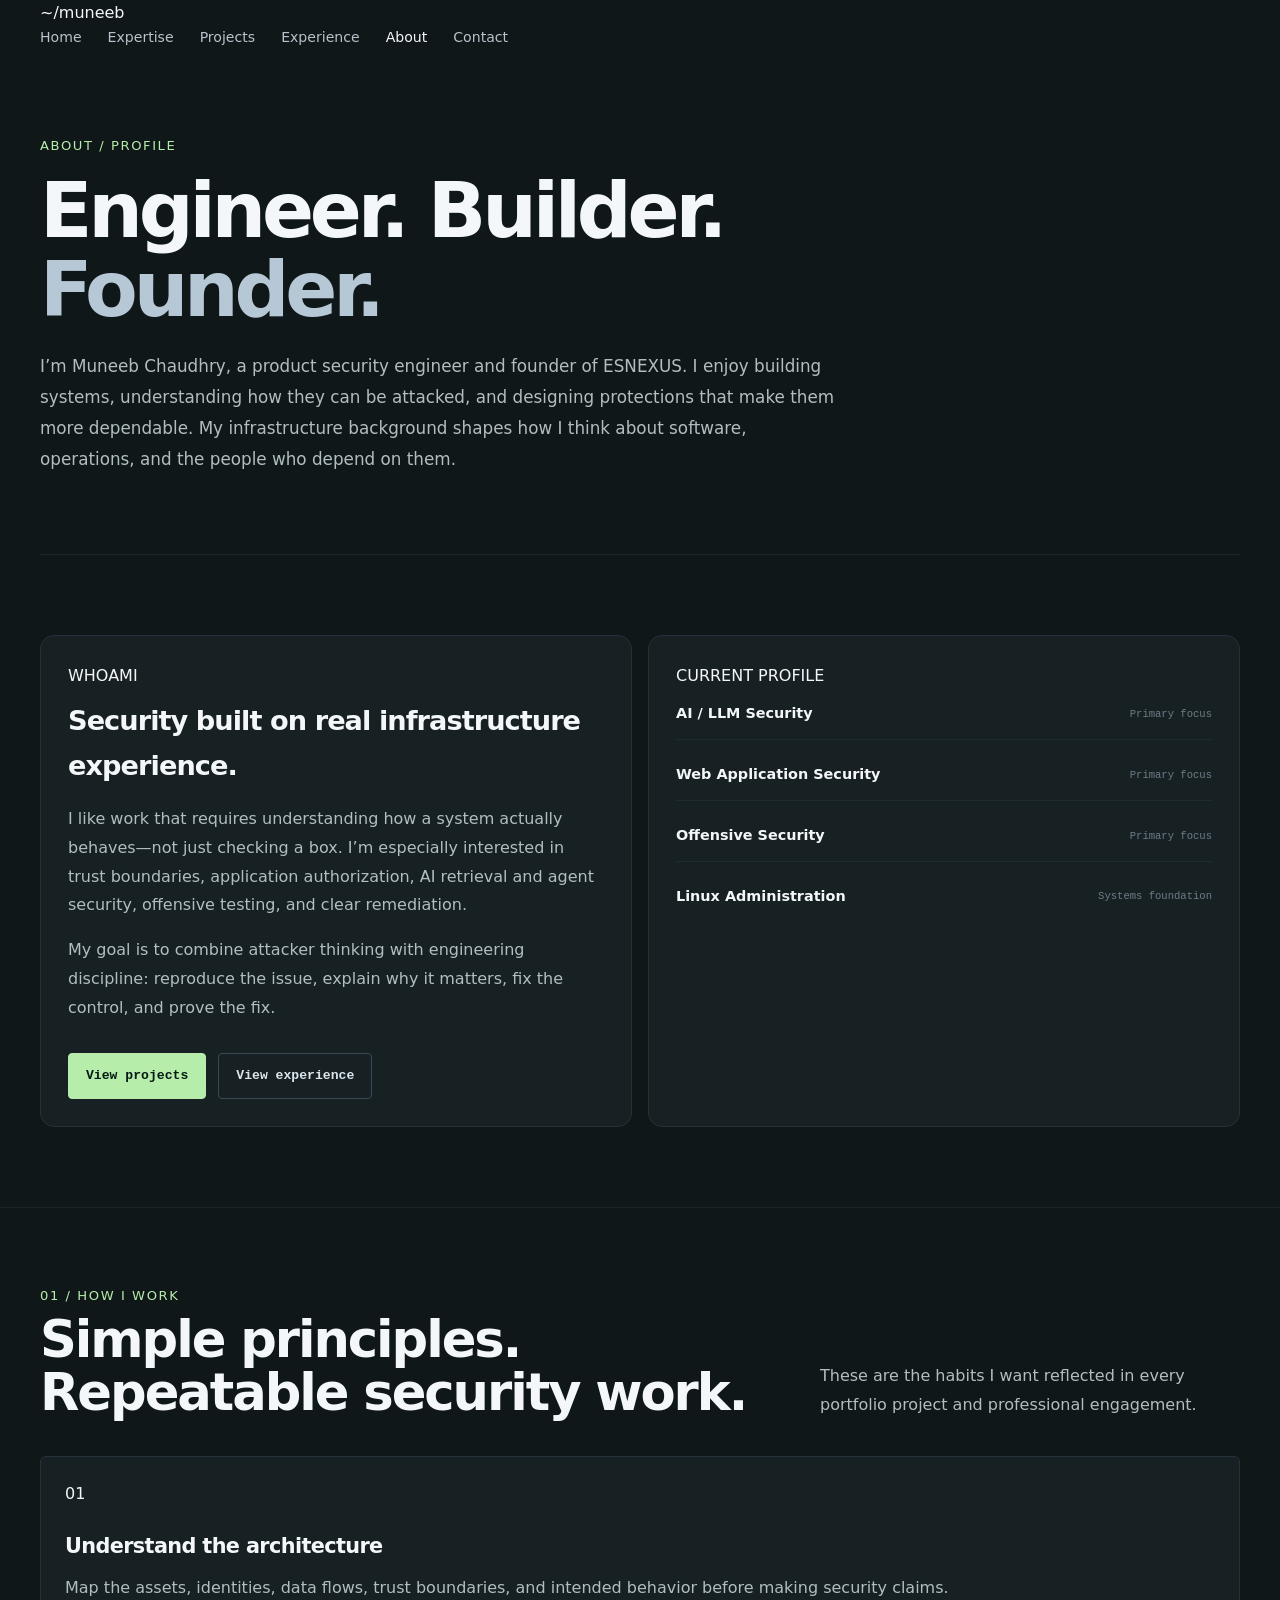
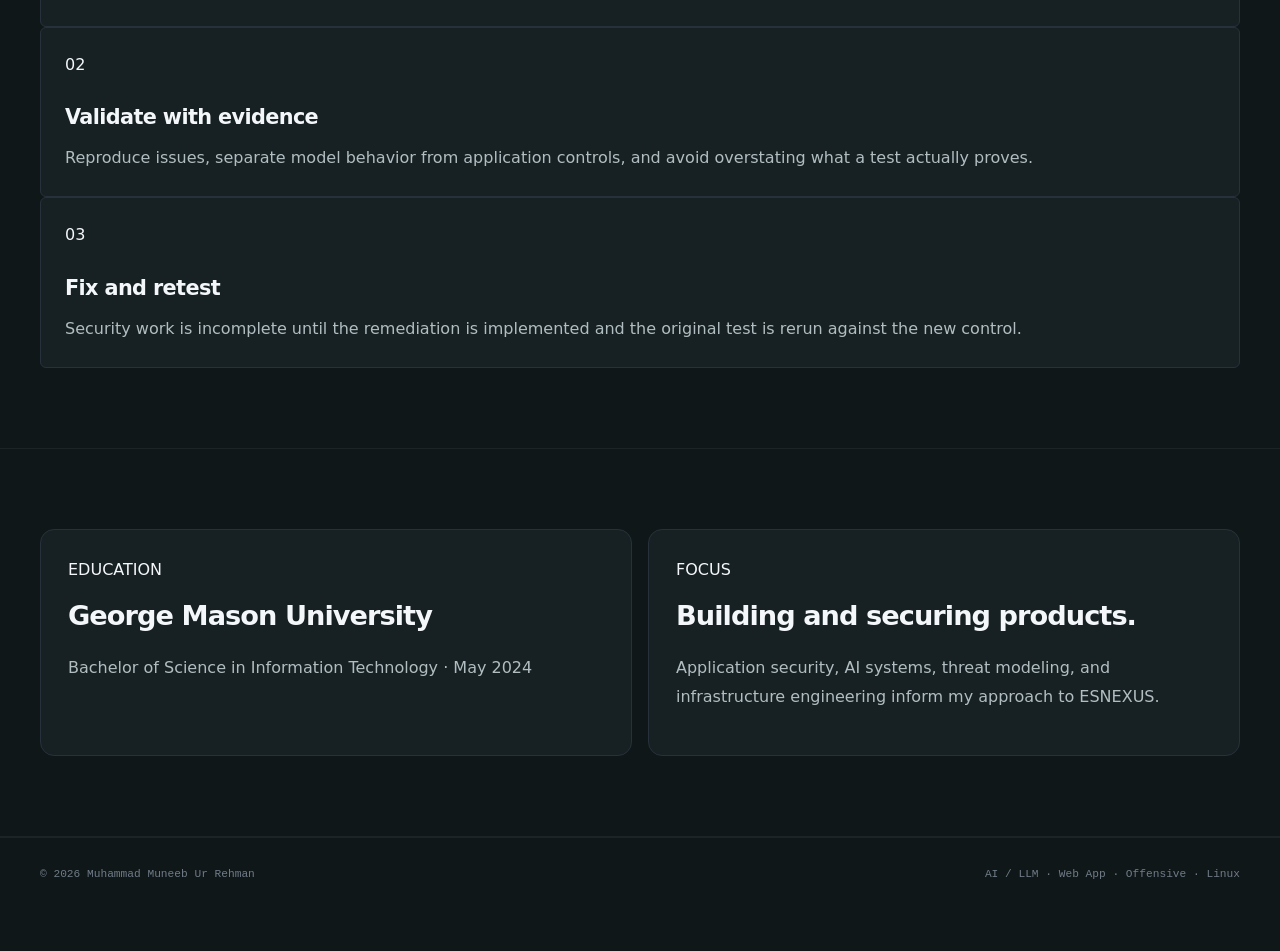
==== commit eced2045: "Refine portfolio for product security and founder conversations" ====
--- a/about/index.html
+++ b/about/index.html
@@ -1,6 +1,6 @@
-<!doctype html><html lang="en"><head><meta charset="utf-8"><meta name="viewport" content="width=device-width,initial-scale=1"><title>About | Muneeb Rehman</title><meta name="description" content="About Muneeb Rehman: security-focused infrastructure engineer specializing in AI/LLM security, AppSec, offensive security, and Linux systems."><link rel="stylesheet" href="../professional.css"><script src="../professional.js" defer></script></head><body><div class="site-nav"><nav class="wrap nav-inner"><a class="logo" href="../"><span>~/</span>muneeb</a><button class="menu-btn" id="menu" aria-label="Open navigation">Menu</button><div class="nav-links" id="navlinks"><a href="../">Home</a><a href="../expertise/">Expertise</a><a href="../projects/">Projects</a><a href="../experience/">Experience</a><a href="../about/" class="active">About</a><a class="nav-contact" href="mailto:muneebchaudhry2000@gmail.com">Contact</a></div></nav></div><main>
-<section class="wrap page-hero reveal"><div class="eyebrow">About / profile</div><h1>Systems thinker.<span>Security direction.</span></h1><p>I’m Muhammad Muneeb Ur Rehman, a security-focused infrastructure engineer building depth in AI/LLM security, web application security, and offensive security. My background in Linux and hyperscale operations gives me practical context for how real systems fail, recover, and should be defended.</p></section>
-<section class="section"><div class="wrap profile-grid"><div class="profile-panel reveal"><div class="code">WHOAMI</div><h2>Security built on real infrastructure experience.</h2><p>I like work that requires understanding how a system actually behaves—not just checking a box. I’m especially interested in trust boundaries, application authorization, AI retrieval and agent security, offensive testing, and clear remediation.</p><p>My goal is to combine attacker thinking with engineering discipline: reproduce the issue, explain why it matters, fix the control, and prove the fix.</p><div class="actions"><a class="btn" href="../projects/">View projects ↗</a><a class="btn secondary" href="../experience/">View experience ↗</a></div></div><div class="profile-panel reveal"><div class="code">CURRENT PROFILE</div><div class="credential-list"><div class="credential"><strong>AI / LLM Security</strong><span>Primary focus</span></div><div class="credential"><strong>Web Application Security</strong><span>Primary focus</span></div><div class="credential"><strong>Offensive Security</strong><span>Primary focus</span></div><div class="credential"><strong>Linux Administration</strong><span>Systems foundation</span></div></div></div></div></section>
+<!doctype html><html lang="en"><head><meta charset="utf-8"><meta name="viewport" content="width=device-width,initial-scale=1"><title>About | Muneeb Chaudhry</title><meta name="description" content="About Muneeb Chaudhry: security-focused infrastructure engineer specializing in AI/LLM security, AppSec, offensive security, and Linux systems."><link rel="stylesheet" href="../professional.css"><script src="../professional.js" defer></script></head><body><a class="skip-link" href="#main">Skip to content</a><div class="site-nav"><nav class="wrap nav-inner"><a class="logo" href="../"><span>~/</span>muneeb</a><button class="menu-btn" id="menu" aria-label="Open navigation" aria-expanded="false" aria-controls="navlinks">Menu</button><div class="nav-links" id="navlinks"><a href="../">Home</a><a href="../expertise/">Expertise</a><a href="../projects/">Projects</a><a href="../experience/">Experience</a><a href="../about/" class="active">About</a><a class="nav-contact" href="mailto:muneebchaudhry2000@gmail.com">Contact</a></div></nav></div><main id="main">
+<section class="wrap page-hero reveal"><div class="eyebrow">About / profile</div><h1>Engineer. Builder.<span>Founder.</span></h1><p>I’m Muneeb Chaudhry, a product security engineer and founder of ESNEXUS. I enjoy building systems, understanding how they can be attacked, and designing protections that make them more dependable. My infrastructure background shapes how I think about software, operations, and the people who depend on them.</p></section>
+<section class="section"><div class="wrap profile-grid"><div class="profile-panel reveal"><div class="code">WHOAMI</div><h2>Security built on real infrastructure experience.</h2><p>I like work that requires understanding how a system actually behaves—not just checking a box. I’m especially interested in trust boundaries, application authorization, AI retrieval and agent security, offensive testing, and clear remediation.</p><p>My goal is to combine attacker thinking with engineering discipline: reproduce the issue, explain why it matters, fix the control, and prove the fix.</p><div class="actions"><a class="btn" href="../projects/">View projects</a><a class="btn secondary" href="../experience/">View experience</a></div></div><div class="profile-panel reveal"><div class="code">CURRENT PROFILE</div><div class="credential-list"><div class="credential"><strong>AI / LLM Security</strong><span>Primary focus</span></div><div class="credential"><strong>Web Application Security</strong><span>Primary focus</span></div><div class="credential"><strong>Offensive Security</strong><span>Primary focus</span></div><div class="credential"><strong>Linux Administration</strong><span>Systems foundation</span></div></div></div></div></section>
 <section class="section"><div class="wrap"><div class="section-head reveal"><div><div class="kicker">01 / How I work</div><h2>Simple principles.<br>Repeatable security work.</h2></div><p>These are the habits I want reflected in every portfolio project and professional engagement.</p></div><div class="grid"><article class="card reveal"><div class="code">01</div><h3>Understand the architecture</h3><p>Map the assets, identities, data flows, trust boundaries, and intended behavior before making security claims.</p></article><article class="card reveal"><div class="code">02</div><h3>Validate with evidence</h3><p>Reproduce issues, separate model behavior from application controls, and avoid overstating what a test actually proves.</p></article><article class="card reveal"><div class="code">03</div><h3>Fix and retest</h3><p>Security work is incomplete until the remediation is implemented and the original test is rerun against the new control.</p></article></div></div></section>
-<section class="section"><div class="wrap profile-grid"><div class="profile-panel reveal"><div class="code">EDUCATION</div><h2>George Mason University</h2><p>Bachelor of Science in Information Technology · May 2024</p></div><div class="profile-panel reveal"><div class="code">CERTIFICATIONS</div><div class="credential-list"><div class="credential"><strong>OSCP</strong><span>OffSec</span></div><div class="credential"><strong>AWS Solutions Architect — Associate</strong><span>AWS</span></div><div class="credential"><strong>AWS DevOps Engineer — Professional</strong><span>AWS</span></div><div class="credential"><strong>Azure Administrator Associate</strong><span>Microsoft</span></div><div class="credential"><strong>LFCS</strong><span>In progress</span></div></div></div></div></section>
+<section class="section"><div class="wrap profile-grid"><div class="profile-panel reveal"><div class="code">EDUCATION</div><h2>George Mason University</h2><p>Bachelor of Science in Information Technology · May 2024</p></div><div class="profile-panel reveal"><div class="code">FOCUS</div><h2>Building and securing products.</h2><p>Application security, AI systems, threat modeling, and infrastructure engineering inform my approach to ESNEXUS.</p></div></div></section>
 </main><footer><div class="wrap footer-row"><span>© 2026 Muhammad Muneeb Ur Rehman</span><span>AI / LLM · Web App · Offensive · Linux</span></div></footer></body></html>
--- a/professional.css
+++ b/professional.css
@@ -1,35 +1,198 @@
 :root{
-  --bg:#071018;--bg2:#0a1520;--panel:#0d1a26;--panel2:#101f2e;--line:#1e3446;
-  --text:#eef4f7;--muted:#97a9b8;--accent:#77e5c5;--blue:#9fc8ff;--danger:#ff9f9f;
-  --max:1120px;--mono:ui-monospace,SFMono-Regular,Menlo,Consolas,monospace;
-  --sans:Inter,ui-sans-serif,system-ui,-apple-system,BlinkMacSystemFont,"Segoe UI",sans-serif
+  --bg:#0a0f14;
+  --surface:#10161d;
+  --surface-2:#151d25;
+  --border:#27313b;
+  --text:#f4f7f9;
+  --muted:#9ba8b4;
+  --subtle:#6f7c88;
+  --accent:#66d9b7;
+  --accent-2:#7eb6ff;
+  --danger:#ff8b8b;
+  --warning:#e7c56b;
+  --max:1160px;
+  --sans:Inter,ui-sans-serif,system-ui,-apple-system,BlinkMacSystemFont,"Segoe UI",sans-serif;
+  --mono:ui-monospace,SFMono-Regular,Menlo,Consolas,monospace;
 }
-*{box-sizing:border-box}html{scroll-behavior:smooth}body{margin:0;background:
-radial-gradient(850px 520px at 92% -8%,rgba(64,119,172,.18),transparent 70%),
-radial-gradient(700px 500px at 0 35%,rgba(70,150,128,.09),transparent 70%),var(--bg);
-color:var(--text);font-family:var(--sans);line-height:1.6}a{color:inherit;text-decoration:none}button,input{font:inherit}
-.wrap{width:min(var(--max),calc(100% - 40px));margin:auto}
-.site-nav{position:sticky;top:0;z-index:50;background:rgba(7,16,24,.84);backdrop-filter:blur(18px);border-bottom:1px solid rgba(255,255,255,.06)}
-.nav-inner{min-height:72px;display:flex;align-items:center;justify-content:space-between;gap:20px}.logo{font:700 1rem var(--mono)}.logo span{color:var(--accent)}
-.nav-links{display:flex;align-items:center;gap:25px;color:#aebbc7;font:.8rem var(--mono)}.nav-links a{padding:24px 0;position:relative}.nav-links a:after{content:"";position:absolute;left:0;right:100%;bottom:17px;height:1px;background:var(--accent);transition:.2s}.nav-links a:hover,.nav-links a.active{color:#edf7f4}.nav-links a:hover:after,.nav-links a.active:after{right:0}
-.nav-contact{padding:9px 12px!important;border:1px solid #315f56;border-radius:7px;color:var(--accent)!important}.nav-contact:after{display:none}.menu-btn{display:none;border:1px solid var(--line);background:var(--panel);color:white;border-radius:7px;padding:9px 11px}
-.page-hero{padding:92px 0 66px;max-width:900px}.eyebrow{font:.72rem var(--mono);letter-spacing:.08em;text-transform:uppercase;color:var(--accent)}.page-hero h1{font-size:clamp(3rem,6vw,5.8rem);line-height:.98;letter-spacing:-.065em;margin:18px 0 24px}.page-hero h1 span{display:block;color:#b8d8ec}.page-hero p{font-size:1.08rem;line-height:1.85;color:var(--muted);max-width:800px}.actions{display:flex;gap:12px;flex-wrap:wrap;margin-top:26px}
-.btn{display:inline-flex;align-items:center;justify-content:center;gap:10px;min-height:46px;padding:0 17px;border-radius:7px;border:1px solid var(--accent);background:var(--accent);color:#09201a;font:700 .78rem var(--mono)}.btn.secondary{background:transparent;border-color:#355069;color:#d5e4ec}.btn:hover{transform:translateY(-2px);transition:.18s}
-.section{padding:88px 0;border-top:1px solid rgba(255,255,255,.055)}.section-head{display:grid;grid-template-columns:1fr minmax(280px,430px);gap:45px;align-items:end;margin-bottom:36px}.section-head h2{font-size:clamp(2.25rem,4vw,3.7rem);line-height:1.04;letter-spacing:-.05em;margin:10px 0 0}.section-head p{color:var(--muted);margin:0;line-height:1.8}.kicker{font:.71rem var(--mono);color:var(--accent);letter-spacing:.08em;text-transform:uppercase}
-.grid{display:grid;grid-template-columns:repeat(3,1fr);gap:16px}.grid.two{grid-template-columns:repeat(2,1fr)}.card{border:1px solid var(--line);border-radius:14px;background:linear-gradient(145deg,#0e1a27,#0b1621);padding:25px;transition:.2s transform,.2s border-color,.2s box-shadow}.card:hover{transform:translateY(-4px);border-color:#456779;box-shadow:0 18px 45px #0003}.card h3{font-size:1.34rem;letter-spacing:-.03em;margin:18px 0 10px}.card p{color:#98aab8;line-height:1.75}.code{font:.67rem var(--mono);letter-spacing:.07em;text-transform:uppercase;color:#78a0b9}.status{font:.63rem var(--mono);padding:5px 8px;border:1px solid #385f56;border-radius:999px;color:var(--accent)}.status.warn{border-color:#665c35;color:#e7d58e}.status.fail{border-color:#764747;color:#ffb0b0}.status.pass{border-color:#35624e;color:#95e6bd}
-.tags{display:flex;gap:7px;flex-wrap:wrap;margin-top:18px}.tags span{padding:5px 8px;border:1px solid #293f51;border-radius:4px;color:#92adba;font:.65rem var(--mono)}
-.tabs{display:flex;gap:9px;flex-wrap:wrap;margin:0 0 28px}.tab{border:1px solid #30475c;background:#0d1823;color:#9eb1c0;padding:9px 12px;border-radius:6px;font:.72rem var(--mono);cursor:pointer}.tab.active,.tab[aria-pressed="true"]{background:var(--accent);border-color:var(--accent);color:#092019}
-.feature{border:1px solid #315245;border-radius:15px;background:linear-gradient(90deg,rgba(82,164,142,.10),rgba(8,20,29,.9));padding:28px}.feature h3{margin:0 0 8px;font-size:1.35rem}.feature p{margin:0;color:#9aaeba;line-height:1.75}
-.detail{display:none}.detail.active{display:block}.detail-grid{display:grid;grid-template-columns:1.2fr .8fr;gap:16px}.detail-panel{border:1px solid var(--line);border-radius:14px;background:#0d1823;padding:26px}.detail-panel h3{font-size:1.5rem;margin:7px 0 12px}.detail-panel ul{margin:0;padding-left:20px;color:#a8b8c5}.detail-panel li{margin:8px 0;line-height:1.7}
-.filters{display:flex;gap:9px;flex-wrap:wrap;margin-bottom:28px}.filter{border:1px solid #30475c;background:#0d1823;color:#9eb1c0;padding:9px 12px;border-radius:6px;font:.72rem var(--mono);cursor:pointer}.filter.active,.filter[aria-pressed="true"]{background:var(--accent);border-color:var(--accent);color:#092019}
-.project-grid{display:grid;grid-template-columns:repeat(2,1fr);gap:16px}.project-card{display:flex;flex-direction:column;min-height:300px}.project-top{display:flex;align-items:center;justify-content:space-between;gap:15px}.project-card .tags{margin-top:auto;padding-top:20px}.project-link{margin-top:18px;color:#cde6e0;font:.74rem var(--mono)}.project-card[hidden]{display:none}
-.timeline{display:grid;gap:18px}.role{display:grid;grid-template-columns:150px 1fr;gap:25px}.role-time{padding-top:24px;text-align:right;color:#71899b;font:.7rem/1.6 var(--mono)}.role-card{border:1px solid var(--line);border-radius:13px;background:#0c1824;padding:24px 26px}.role-card h3{font-size:1.35rem;margin:7px 0 5px}.company{color:var(--accent);font:.7rem var(--mono);text-transform:uppercase;letter-spacing:.08em}.loc{color:#7f95a6;font:.75rem var(--mono)}.role-card p{color:#9cadae;line-height:1.75}
-.profile-grid{display:grid;grid-template-columns:1fr .9fr;gap:18px}.profile-panel{border:1px solid var(--line);border-radius:15px;background:#0d1823;padding:28px}.profile-panel h2{font-size:2rem;letter-spacing:-.04em;margin:0 0 14px}.profile-panel p{color:#9eb0bf;line-height:1.8}.credential-list{display:grid;gap:10px}.credential{display:flex;justify-content:space-between;gap:16px;padding:13px 0;border-bottom:1px solid #203241}.credential:last-child{border-bottom:0}.credential strong{font-size:.9rem}.credential span{font:.67rem var(--mono);color:#7f95a7}
-.metrics{display:grid;grid-template-columns:repeat(4,1fr);gap:14px}.metric{border:1px solid var(--line);border-radius:12px;background:#0c1824;padding:20px}.metric strong{display:block;color:var(--accent);font:700 1.45rem var(--mono);margin-bottom:7px}.metric span{color:#8297a9;font:.68rem var(--mono);text-transform:uppercase;letter-spacing:.06em}
-.evidence{display:grid;gap:16px}.evidence-card{border:1px solid var(--line);border-radius:14px;background:#0c1824;padding:25px}.evidence-card h3{margin:8px 0 12px;font-size:1.4rem}.evidence-card p{color:#9eb0bf}.quote{border-left:2px solid var(--accent);padding:13px 16px;margin-top:18px;background:rgba(119,229,197,.05);color:#d5e7e2;font:.79rem/1.7 var(--mono)}
-footer{border-top:1px solid rgba(255,255,255,.055);padding:30px 0 70px;color:#718899;font:.71rem var(--mono)}.footer-row{display:flex;justify-content:space-between;gap:20px;flex-wrap:wrap}
-.reveal{opacity:0;transform:translateY(16px);transition:.55s ease}.reveal.in{opacity:1;transform:none}
-@media(max-width:900px){.section-head,.profile-grid,.detail-grid{grid-template-columns:1fr}.grid{grid-template-columns:1fr}.grid.two,.project-grid{grid-template-columns:1fr}.metrics{grid-template-columns:repeat(2,1fr)}}
-@media(max-width:720px){.wrap{width:calc(100% - 30px)}.nav-links{position:absolute;top:72px;left:15px;right:15px;display:none;flex-direction:column;align-items:stretch;gap:0;padding:10px;background:#0b1722;border:1px solid var(--line);border-radius:10px}.nav-links.open{display:flex}.nav-links a{padding:12px}.nav-links a:after{display:none}.menu-btn{display:block}.page-hero{padding-top:62px}.role{grid-template-columns:1fr;gap:7px}.role-time{text-align:left;padding:0 2px}.metrics{grid-template-columns:1fr 1fr}}
-@media(max-width:500px){.metrics{grid-template-columns:1fr}.actions .btn{width:100%}}
+*{box-sizing:border-box}
+html{scroll-behavior:smooth}
+body{margin:0;background:var(--bg);color:var(--text);font-family:var(--sans);line-height:1.65;-webkit-font-smoothing:antialiased}
+a{color:inherit;text-decoration:none}
+button,input{font:inherit}
+img{max-width:100%}
+.wrap{width:min(var(--max),calc(100% - 40px));margin-inline:auto}
+
+.site-header{position:sticky;top:0;z-index:40;background:rgba(10,15,20,.92);backdrop-filter:blur(16px);border-bottom:1px solid rgba(255,255,255,.06)}
+.nav{height:72px;display:flex;align-items:center;justify-content:space-between;gap:24px}
+.brand{display:flex;align-items:center;gap:12px;font-weight:800;letter-spacing:-.02em}
+.brand-mark{width:34px;height:34px;border-radius:8px;background:linear-gradient(135deg,var(--accent),var(--accent-2));display:grid;place-items:center;color:#071018;font:800 .82rem var(--mono)}
+.brand-copy{display:flex;flex-direction:column;line-height:1.1}
+.brand-copy small{font:.66rem var(--mono);color:var(--muted);font-weight:500;margin-top:4px}
+.nav-links{display:flex;align-items:center;gap:26px}
+.nav-links a{font-size:.88rem;color:#b8c2cb;transition:.18s;color}
+.nav-links a:hover,.nav-links a.active{color:var(--text)}
+.nav-links .contact-link{padding:10px 14px;border:1px solid #355348;border-radius:8px;color:var(--accent)}
+.menu-btn{display:none;border:1px solid var(--border);background:var(--surface);color:var(--text);padding:9px 12px;border-radius:8px}
+
+.hero{padding:104px 0 86px;border-bottom:1px solid rgba(255,255,255,.06)}
+.hero-grid{display:grid;grid-template-columns:minmax(0,1.15fr) minmax(320px,.85fr);gap:70px;align-items:center}
+.eyebrow{font:.72rem var(--mono);letter-spacing:.08em;text-transform:uppercase;color:var(--accent);margin-bottom:18px}
+.hero h1,.page-hero h1{margin:0;letter-spacing:-.055em;line-height:1.03}
+.hero h1{font-size:clamp(3.4rem,7vw,6.25rem)}
+.hero h1 span,.page-hero h1 span{display:block;color:#b6c7d6}
+.hero-subtitle{margin-top:24px;font-size:1.12rem;line-height:1.8;color:var(--muted);max-width:760px}
+.hero-subtitle strong{color:var(--text);font-weight:650}
+.actions{display:flex;gap:12px;flex-wrap:wrap;margin-top:30px}
+.btn{display:inline-flex;align-items:center;justify-content:center;gap:10px;min-height:46px;padding:0 17px;border-radius:8px;background:var(--accent);border:1px solid var(--accent);color:#071a15;font:750 .82rem var(--mono);transition:.18s transform,.18s background,.18s border-color}
+.btn:hover{transform:translateY(-2px)}
+.btn.secondary{background:transparent;border-color:#3a4958;color:#dce5ec}
+.btn.secondary:hover{border-color:#627486}
+.hero-proof{display:flex;gap:28px;flex-wrap:wrap;margin-top:38px;padding-top:26px;border-top:1px solid var(--border)}
+.hero-proof div{min-width:130px}
+.hero-proof span{display:block;color:var(--subtle);font:.66rem var(--mono);text-transform:uppercase;letter-spacing:.08em;margin-bottom:6px}
+.hero-proof strong{font-size:.95rem;color:#e4ebf0}
+.profile-card{border:1px solid var(--border);border-radius:16px;background:linear-gradient(180deg,var(--surface-2),var(--surface));padding:28px;box-shadow:0 28px 80px rgba(0,0,0,.28)}
+.profile-card-top{display:flex;align-items:center;justify-content:space-between;gap:20px;padding-bottom:20px;border-bottom:1px solid var(--border)}
+.profile-card-top span:first-child{font:.74rem var(--mono);color:var(--muted)}
+.live-badge{font:.65rem var(--mono);padding:5px 8px;border-radius:999px;color:var(--accent);border:1px solid #345c50}
+.profile-card h2{font-size:1.55rem;letter-spacing:-.03em;margin:22px 0 10px}
+.profile-card p{color:var(--muted);margin:0}
+.focus-list{display:grid;gap:12px;margin-top:24px}
+.focus-row{display:flex;align-items:center;justify-content:space-between;gap:16px;padding:12px 0;border-bottom:1px solid #202a33}
+.focus-row:last-child{border-bottom:0}
+.focus-row strong{font-size:.92rem}
+.focus-row span{font:.68rem var(--mono);color:var(--subtle)}
+.profile-footer{margin-top:24px;padding-top:18px;border-top:1px solid var(--border);display:flex;justify-content:space-between;gap:16px;font:.7rem var(--mono);color:#8ea0af}
+
+.section{padding:88px 0;border-bottom:1px solid rgba(255,255,255,.055)}
+.section-head{display:grid;grid-template-columns:minmax(0,1fr) minmax(280px,420px);gap:48px;align-items:end;margin-bottom:36px}
+.kicker{font:.7rem var(--mono);letter-spacing:.08em;text-transform:uppercase;color:var(--accent)}
+.section-head h2{font-size:clamp(2.2rem,4vw,3.6rem);line-height:1.05;letter-spacing:-.05em;margin:10px 0 0}
+.section-head p{margin:0;color:var(--muted);line-height:1.8}
+.cards-3{display:grid;grid-template-columns:repeat(3,1fr);gap:16px}
+.cards-2{display:grid;grid-template-columns:repeat(2,1fr);gap:16px}
+.card{border:1px solid var(--border);border-radius:14px;background:var(--surface);padding:24px;transition:.18s transform,.18s border-color,.18s box-shadow}
+.card:hover{transform:translateY(-3px);border-color:#3d4c5a;box-shadow:0 16px 36px rgba(0,0,0,.18)}
+.card-index{font:.68rem var(--mono);color:var(--subtle)}
+.card h3{font-size:1.3rem;letter-spacing:-.03em;margin:22px 0 10px}
+.card p{margin:0;color:var(--muted);line-height:1.75}
+.tags{display:flex;gap:7px;flex-wrap:wrap;margin-top:18px}
+.tags span{font:.65rem var(--mono);color:#9fb0bd;border:1px solid #2a3743;border-radius:5px;padding:5px 8px;background:#0d141b}
+.foundation-strip{margin-top:16px;border:1px solid #30463e;border-radius:14px;background:#0f1918;padding:22px 24px;display:grid;grid-template-columns:auto 1fr auto;gap:18px;align-items:center}
+.foundation-icon{width:44px;height:44px;border-radius:10px;background:#173128;color:var(--accent);display:grid;place-items:center;font:800 .74rem var(--mono)}
+.foundation-strip h3{margin:0 0 5px;font-size:1.08rem}
+.foundation-strip p{margin:0;color:var(--muted)}
+.foundation-strip a{font:.72rem var(--mono);color:var(--accent)}
+
+.feature-project{display:grid;grid-template-columns:1.1fr .9fr;gap:18px}
+.project-main,.project-evidence{border:1px solid var(--border);border-radius:16px;background:var(--surface);padding:28px}
+.project-label{display:flex;justify-content:space-between;gap:16px;align-items:center}
+.project-label span:first-child{font:.69rem var(--mono);color:var(--subtle);text-transform:uppercase;letter-spacing:.07em}
+.status{font:.63rem var(--mono);padding:5px 8px;border-radius:999px;border:1px solid #365d51;color:var(--accent)}
+.status.warn{border-color:#625833;color:var(--warning)}
+.status.fail{border-color:#704242;color:#ffb0b0}
+.status.pass{border-color:#2f5d49;color:#9be8bd}
+.project-main h3{font-size:1.8rem;letter-spacing:-.04em;margin:22px 0 10px}
+.project-main p,.project-evidence p{color:var(--muted);line-height:1.8}
+.project-evidence h4{margin:0 0 12px;font-size:1rem}
+.evidence-list{display:grid;gap:10px;margin-top:18px}
+.evidence-row{padding:13px 14px;border:1px solid #283743;border-radius:8px;background:#0c141b}
+.evidence-row strong{display:block;font-size:.85rem;margin-bottom:4px}
+.evidence-row span{font:.72rem var(--mono);color:#8598a7}
+
+.timeline{display:grid;gap:18px}
+.role{display:grid;grid-template-columns:160px 1fr;gap:26px}
+.role-time{padding-top:22px;text-align:right;font:.69rem/1.55 var(--mono);color:var(--subtle)}
+.role-card{border:1px solid var(--border);border-radius:13px;background:var(--surface);padding:23px 25px}
+.role-card .company{font:.69rem var(--mono);letter-spacing:.07em;text-transform:uppercase;color:var(--accent)}
+.role-card h3{font-size:1.3rem;margin:7px 0 5px}
+.role-card .loc{font:.72rem var(--mono);color:var(--subtle)}
+.role-card p{color:var(--muted);line-height:1.75;margin:15px 0 0}
+
+.project-filter{display:flex;gap:9px;flex-wrap:wrap;margin-bottom:28px}
+.filter-btn{border:1px solid #30404d;background:#0e151c;color:#a8b5bf;padding:9px 12px;border-radius:7px;font:.72rem var(--mono);cursor:pointer}
+.filter-btn.active,.filter-btn[aria-pressed="true"]{background:var(--accent);border-color:var(--accent);color:#071a15}
+.project-grid{display:grid;grid-template-columns:repeat(2,1fr);gap:16px}
+.project-card{display:flex;flex-direction:column;min-height:285px}
+.project-card[hidden]{display:none}
+.project-top{display:flex;justify-content:space-between;gap:18px;align-items:center}
+.project-type{font:.67rem var(--mono);letter-spacing:.07em;text-transform:uppercase;color:var(--subtle)}
+.project-card .tags{margin-top:auto;padding-top:20px}
+.project-link{margin-top:18px;font:.73rem var(--mono);color:var(--accent)}
+
+.page-hero{padding:88px 0 62px;border-bottom:1px solid rgba(255,255,255,.055)}
+.page-hero h1{font-size:clamp(3.1rem,6vw,5.4rem);margin-top:16px}
+.page-hero p{max-width:800px;margin-top:22px;color:var(--muted);font-size:1.05rem;line-height:1.85}
+.tab-list{display:flex;gap:9px;flex-wrap:wrap;margin-bottom:28px}
+.tab-btn{border:1px solid #30404d;background:#0e151c;color:#a8b5bf;padding:10px 13px;border-radius:7px;font:.72rem var(--mono);cursor:pointer}
+.tab-btn.active{background:var(--accent);border-color:var(--accent);color:#071a15}
+.tab-panel{display:none}
+.tab-panel.active{display:block}
+.detail-grid{display:grid;grid-template-columns:1.15fr .85fr;gap:16px}
+.detail-card{border:1px solid var(--border);border-radius:14px;background:var(--surface);padding:26px}
+.detail-card h3{font-size:1.5rem;letter-spacing:-.03em;margin:10px 0 12px}
+.detail-card p,.detail-card li{color:var(--muted);line-height:1.75}
+.detail-card ul{padding-left:20px}
+
+.metrics{display:grid;grid-template-columns:repeat(4,1fr);gap:14px}
+.metric{border:1px solid var(--border);border-radius:12px;background:var(--surface);padding:20px}
+.metric strong{display:block;font:750 1.35rem var(--mono);color:var(--accent);margin-bottom:7px}
+.metric span{font:.67rem var(--mono);letter-spacing:.06em;text-transform:uppercase;color:var(--subtle)}
+
+.profile-grid{display:grid;grid-template-columns:1fr 1fr;gap:16px}
+.profile-panel{border:1px solid var(--border);border-radius:14px;background:var(--surface);padding:27px}
+.profile-panel h2{font-size:1.7rem;letter-spacing:-.035em;margin:10px 0 12px}
+.profile-panel p{color:var(--muted);line-height:1.8}
+.credential-list{display:grid;gap:10px}
+.credential{display:flex;align-items:center;justify-content:space-between;gap:16px;padding:13px 0;border-bottom:1px solid #202a33}
+.credential:last-child{border-bottom:0}
+.credential strong{font-size:.9rem}
+.credential span{font:.66rem var(--mono);color:var(--subtle)}
+
+.evidence-stack{display:grid;gap:16px}
+.evidence-card{border:1px solid var(--border);border-radius:14px;background:var(--surface);padding:25px}
+.evidence-card h3{font-size:1.35rem;margin:10px 0 10px}
+.evidence-card p{color:var(--muted);line-height:1.8}
+.quote{margin-top:16px;padding:14px 16px;border-left:2px solid var(--accent);background:#0d1717;color:#d7e7e2;font:.77rem/1.7 var(--mono)}
+
+.contact-section{padding:86px 0}
+.contact-card{border:1px solid #30473f;border-radius:16px;background:#0f1817;padding:34px;display:grid;grid-template-columns:1fr auto;gap:34px;align-items:center}
+.contact-card h2{font-size:2.2rem;letter-spacing:-.04em;margin:8px 0 8px}
+.contact-card p{margin:0;color:var(--muted)}
+.contact-actions{display:flex;gap:10px;flex-wrap:wrap}
+
+footer{padding:30px 0 70px;border-top:1px solid rgba(255,255,255,.055);color:var(--subtle);font:.7rem var(--mono)}
+.footer-row{display:flex;justify-content:space-between;gap:20px;flex-wrap:wrap}
+
+.reveal{opacity:0;transform:translateY(14px);transition:.5s ease}
+.reveal.in{opacity:1;transform:none}
+
+@media(max-width:940px){
+  .hero-grid,.section-head,.feature-project,.profile-grid,.detail-grid{grid-template-columns:1fr}
+  .cards-3{grid-template-columns:1fr}
+  .cards-2,.project-grid{grid-template-columns:1fr}
+  .profile-card{max-width:680px}
+  .metrics{grid-template-columns:repeat(2,1fr)}
+}
+@media(max-width:720px){
+  .wrap{width:calc(100% - 30px)}
+  .nav-links{position:absolute;top:72px;left:15px;right:15px;display:none;flex-direction:column;align-items:stretch;gap:0;padding:10px;background:#0b1117;border:1px solid var(--border);border-radius:10px}
+  .nav-links.open{display:flex}
+  .nav-links a{padding:12px}
+  .menu-btn{display:block}
+  .hero{padding-top:70px}
+  .hero h1{font-size:clamp(3rem,15vw,4.8rem)}
+  .role{grid-template-columns:1fr;gap:7px}
+  .role-time{text-align:left;padding:0 2px}
+  .foundation-strip{grid-template-columns:auto 1fr}
+  .foundation-strip a{grid-column:2}
+  .contact-card{grid-template-columns:1fr}
+}
+@media(max-width:500px){
+  .metrics{grid-template-columns:1fr}
+  .actions .btn,.contact-actions .btn{width:100%}
+}
 @media(prefers-reduced-motion:reduce){.reveal{opacity:1;transform:none;transition:none}}
+/* Founder portfolio refinement */
+:root{--bg:#101719;--surface:#172124;--surface-2:#1b292b;--accent:#b6edab;--accent-2:#91c9bd;--muted:#b1bec1;--max:1200px}
+body{font-size:16px}.hero{padding:96px 0}.hero-grid{grid-template-columns:minmax(0,1.4fr) minmax(300px,.8fr);gap:56px}.hero h1{font-size:clamp(3.3rem,6.8vw,6rem);line-height:1.08}.hero h1 span{color:var(--accent)}.hero-subtitle{max-width:660px}.eyebrow,.kicker,.card-index{font-family:var(--sans);font-size:.82rem;letter-spacing:.12em}.brand-copy small{font-size:.8rem}.brand-mark{background:var(--accent);border-radius:50%;width:40px;height:40px}.founder-note{border-radius:4px;background:linear-gradient(145deg,#21322e,#172124);box-shadow:none;border:1px solid #40554c}.founder-note h2{font-size:1.8rem;line-height:1.35;letter-spacing:-.04em}.profile-card-top{font-size:.8rem}.live-badge{display:none}.card{border-radius:6px}.btn{border-radius:4px}.section{padding-block:80px}.section-head h2{letter-spacing:-.04em}.venture{background:#1a2926;border-block:1px solid #365046}.venture .card{background:transparent;border-top:1px solid #60786c;box-shadow:none}.venture .actions{margin-top:28px}.contact-card{border-radius:6px}.reveal{opacity:1;transform:none}.skip-link{position:absolute;top:-80px;left:16px;z-index:100;background:var(--accent);color:#101719;padding:12px}.skip-link:focus{top:10px}a:focus-visible,button:focus-visible{outline:3px solid var(--accent);outline-offset:5px}html{scroll-padding-top:90px}@media(max-width:900px){.hero-grid{grid-template-columns:1fr;gap:36px}.hero{padding:55px 0}.section{padding-block:52px}.founder-note{max-width:none}.hero h1{font-size:clamp(3rem,10vw,5rem)}}@media(prefers-reduced-motion:reduce){html{scroll-behavior:auto}*,*::before,*::after{animation:none!important;transition:none!important}}
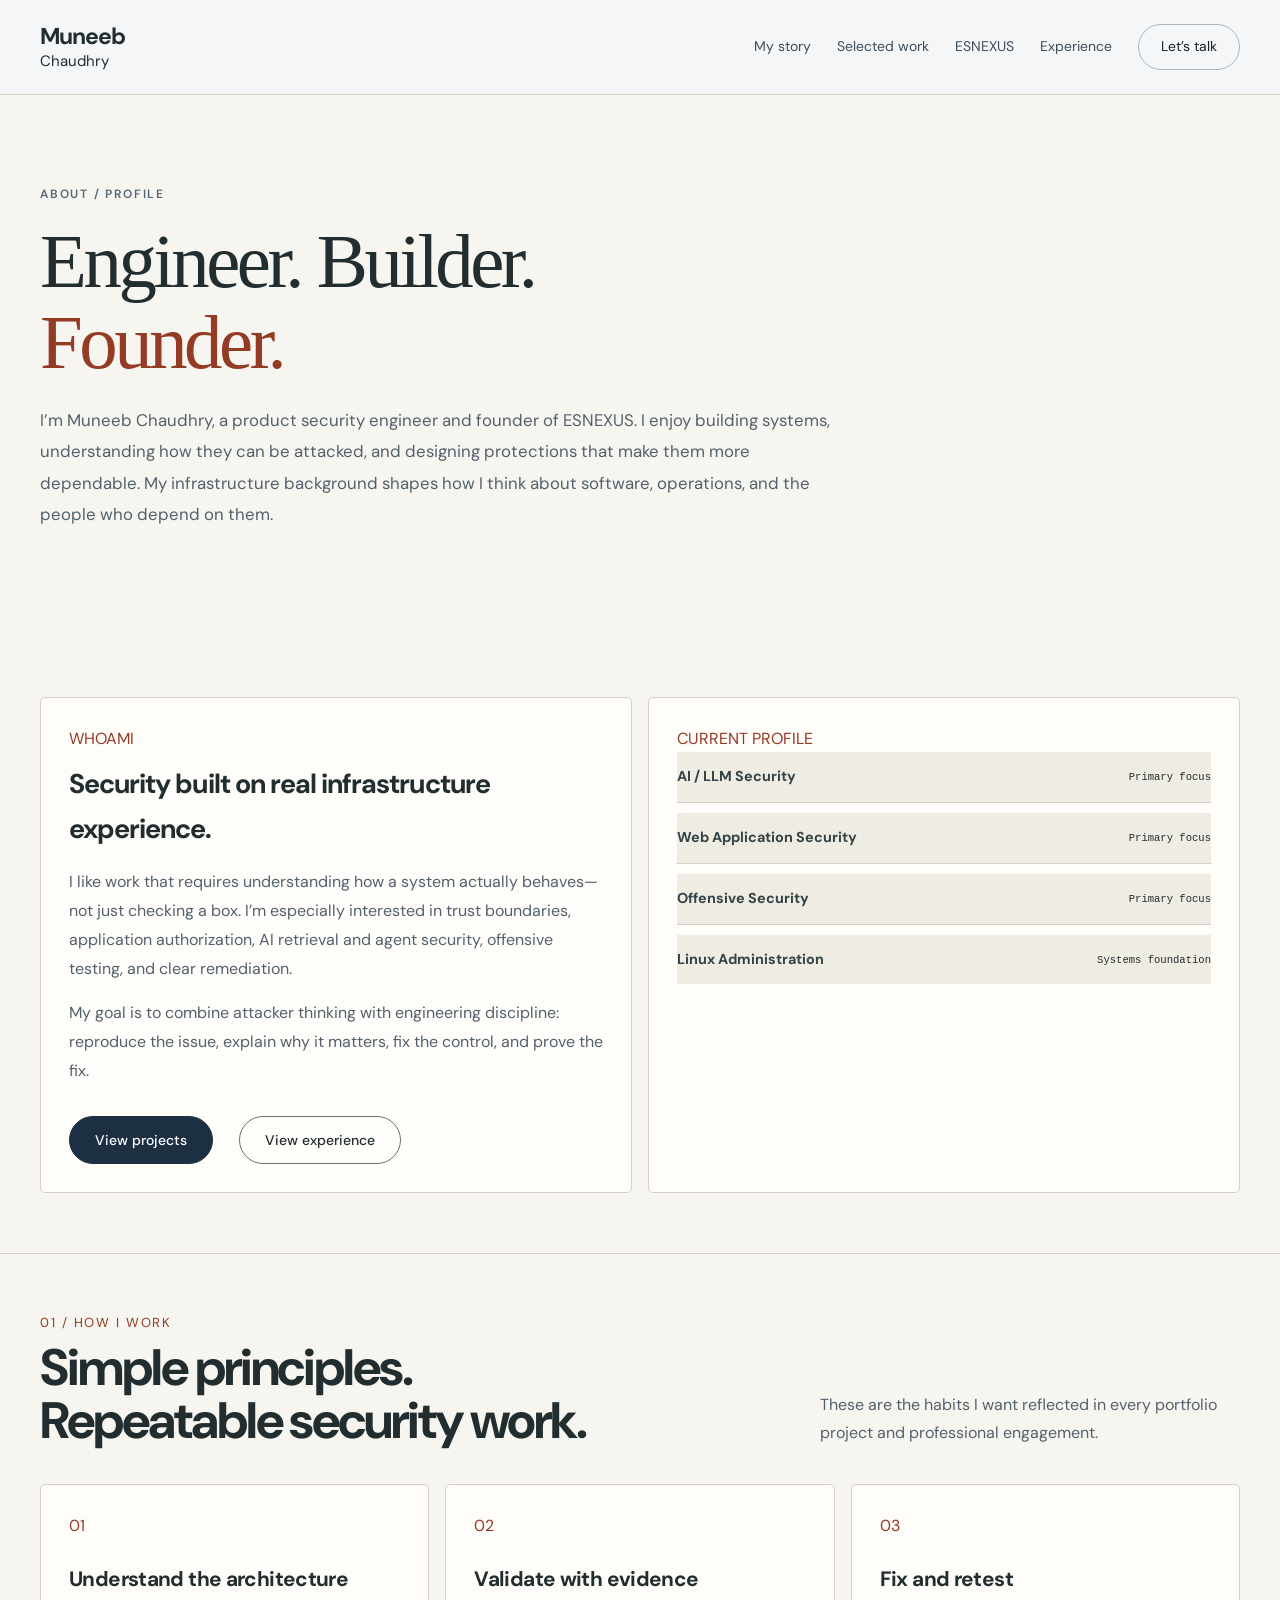
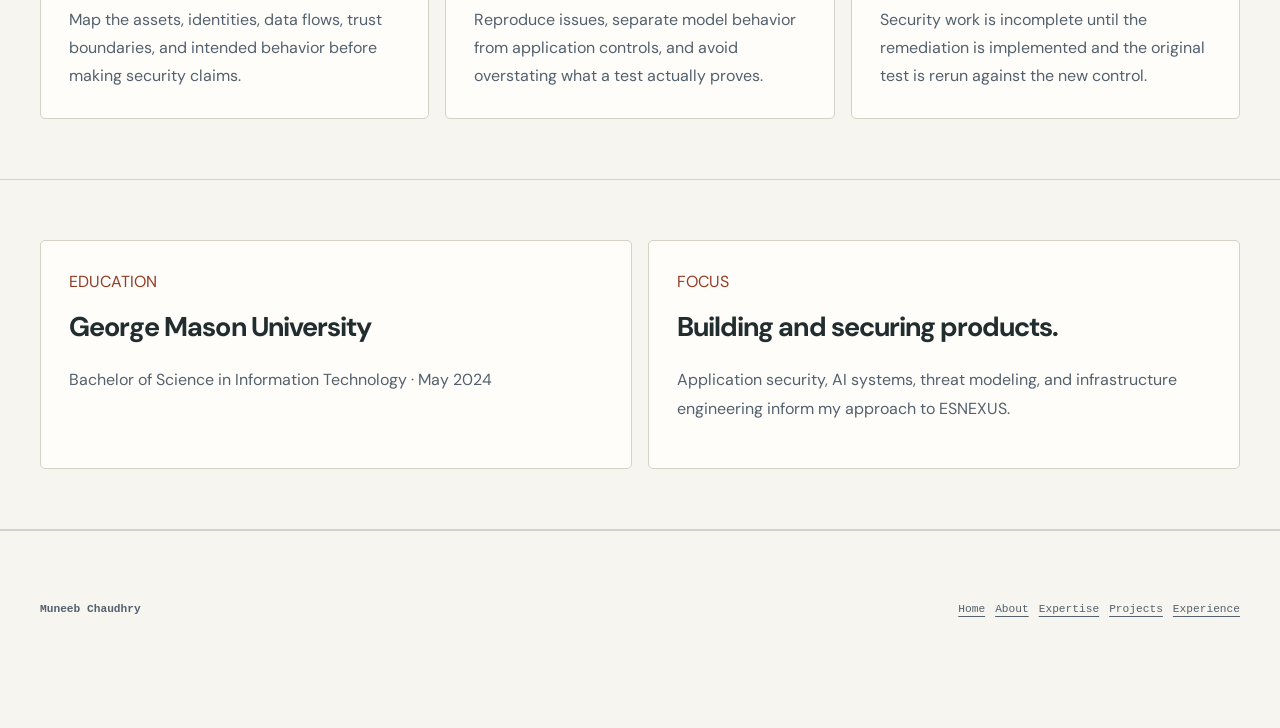
==== commit 7ed1952c: "Unify linked portfolio pages and repair AI security navigation" ====
--- a/about/index.html
+++ b/about/index.html
@@ -1,6 +1,6 @@
-<!doctype html><html lang="en"><head><meta charset="utf-8"><meta name="viewport" content="width=device-width,initial-scale=1"><title>About | Muneeb Chaudhry</title><meta name="description" content="About Muneeb Chaudhry: security-focused infrastructure engineer specializing in AI/LLM security, AppSec, offensive security, and Linux systems."><link rel="stylesheet" href="../professional.css"><script src="../professional.js" defer></script></head><body><a class="skip-link" href="#main">Skip to content</a><div class="site-nav"><nav class="wrap nav-inner"><a class="logo" href="../"><span>~/</span>muneeb</a><button class="menu-btn" id="menu" aria-label="Open navigation" aria-expanded="false" aria-controls="navlinks">Menu</button><div class="nav-links" id="navlinks"><a href="../">Home</a><a href="../expertise/">Expertise</a><a href="../projects/">Projects</a><a href="../experience/">Experience</a><a href="../about/" class="active">About</a><a class="nav-contact" href="mailto:muneebchaudhry2000@gmail.com">Contact</a></div></nav></div><main id="main">
+<!doctype html><html lang="en"><head><meta charset="utf-8"><meta name="viewport" content="width=device-width,initial-scale=1"><title>About | Muneeb Chaudhry</title><meta name="description" content="About Muneeb Chaudhry: security-focused infrastructure engineer specializing in AI/LLM security, AppSec, offensive security, and Linux systems."><link rel="stylesheet" href="../professional.css"><script src="../professional.js" defer></script></head><body class="editorial inner-page"><a class="skip-link" href="#main">Skip to content</a><header class="site-header"><nav class="wrap nav" aria-label="Main navigation"><a class="wordmark" href="../">Muneeb<span>Chaudhry</span></a><button class="menu-btn" id="menu" aria-label="Open navigation" aria-expanded="false" aria-controls="navlinks">Menu</button><div class="nav-links" id="navlinks"><a href="../#story">My story</a><a href="../#work">Selected work</a><a href="../#venture">ESNEXUS</a><a href="../experience/">Experience</a><a class="contact-link" href="mailto:muneebchaudhry2000@gmail.com">Let’s talk</a></div></nav></header><main id="main">
 <section class="wrap page-hero reveal"><div class="eyebrow">About / profile</div><h1>Engineer. Builder.<span>Founder.</span></h1><p>I’m Muneeb Chaudhry, a product security engineer and founder of ESNEXUS. I enjoy building systems, understanding how they can be attacked, and designing protections that make them more dependable. My infrastructure background shapes how I think about software, operations, and the people who depend on them.</p></section>
 <section class="section"><div class="wrap profile-grid"><div class="profile-panel reveal"><div class="code">WHOAMI</div><h2>Security built on real infrastructure experience.</h2><p>I like work that requires understanding how a system actually behaves—not just checking a box. I’m especially interested in trust boundaries, application authorization, AI retrieval and agent security, offensive testing, and clear remediation.</p><p>My goal is to combine attacker thinking with engineering discipline: reproduce the issue, explain why it matters, fix the control, and prove the fix.</p><div class="actions"><a class="btn" href="../projects/">View projects</a><a class="btn secondary" href="../experience/">View experience</a></div></div><div class="profile-panel reveal"><div class="code">CURRENT PROFILE</div><div class="credential-list"><div class="credential"><strong>AI / LLM Security</strong><span>Primary focus</span></div><div class="credential"><strong>Web Application Security</strong><span>Primary focus</span></div><div class="credential"><strong>Offensive Security</strong><span>Primary focus</span></div><div class="credential"><strong>Linux Administration</strong><span>Systems foundation</span></div></div></div></div></section>
 <section class="section"><div class="wrap"><div class="section-head reveal"><div><div class="kicker">01 / How I work</div><h2>Simple principles.<br>Repeatable security work.</h2></div><p>These are the habits I want reflected in every portfolio project and professional engagement.</p></div><div class="grid"><article class="card reveal"><div class="code">01</div><h3>Understand the architecture</h3><p>Map the assets, identities, data flows, trust boundaries, and intended behavior before making security claims.</p></article><article class="card reveal"><div class="code">02</div><h3>Validate with evidence</h3><p>Reproduce issues, separate model behavior from application controls, and avoid overstating what a test actually proves.</p></article><article class="card reveal"><div class="code">03</div><h3>Fix and retest</h3><p>Security work is incomplete until the remediation is implemented and the original test is rerun against the new control.</p></article></div></div></section>
 <section class="section"><div class="wrap profile-grid"><div class="profile-panel reveal"><div class="code">EDUCATION</div><h2>George Mason University</h2><p>Bachelor of Science in Information Technology · May 2024</p></div><div class="profile-panel reveal"><div class="code">FOCUS</div><h2>Building and securing products.</h2><p>Application security, AI systems, threat modeling, and infrastructure engineering inform my approach to ESNEXUS.</p></div></div></section>
-</main><footer><div class="wrap footer-row"><span>© 2026 Muhammad Muneeb Ur Rehman</span><span>AI / LLM · Web App · Offensive · Linux</span></div></footer></body></html>+</main><footer><div class="wrap inner-footer"><strong>Muneeb Chaudhry</strong><nav aria-label="Portfolio pages"><a href="../">Home</a> <a href="../about/">About</a> <a href="../expertise/">Expertise</a> <a href="../projects/">Projects</a> <a href="../experience/">Experience</a></nav></div></footer></body></html>
--- a/professional.css
+++ b/professional.css
@@ -1,3 +1,4 @@
+@import url('https://fonts.googleapis.com/css2?family=DM+Sans:wght@400;500;600;700&family=Instrument+Serif:ital@0;1&display=swap');
 :root{
   --bg:#0a0f14;
   --surface:#10161d;
@@ -196,3 +197,32 @@
 /* Founder portfolio refinement */
 :root{--bg:#101719;--surface:#172124;--surface-2:#1b292b;--accent:#b6edab;--accent-2:#91c9bd;--muted:#b1bec1;--max:1200px}
 body{font-size:16px}.hero{padding:96px 0}.hero-grid{grid-template-columns:minmax(0,1.4fr) minmax(300px,.8fr);gap:56px}.hero h1{font-size:clamp(3.3rem,6.8vw,6rem);line-height:1.08}.hero h1 span{color:var(--accent)}.hero-subtitle{max-width:660px}.eyebrow,.kicker,.card-index{font-family:var(--sans);font-size:.82rem;letter-spacing:.12em}.brand-copy small{font-size:.8rem}.brand-mark{background:var(--accent);border-radius:50%;width:40px;height:40px}.founder-note{border-radius:4px;background:linear-gradient(145deg,#21322e,#172124);box-shadow:none;border:1px solid #40554c}.founder-note h2{font-size:1.8rem;line-height:1.35;letter-spacing:-.04em}.profile-card-top{font-size:.8rem}.live-badge{display:none}.card{border-radius:6px}.btn{border-radius:4px}.section{padding-block:80px}.section-head h2{letter-spacing:-.04em}.venture{background:#1a2926;border-block:1px solid #365046}.venture .card{background:transparent;border-top:1px solid #60786c;box-shadow:none}.venture .actions{margin-top:28px}.contact-card{border-radius:6px}.reveal{opacity:1;transform:none}.skip-link{position:absolute;top:-80px;left:16px;z-index:100;background:var(--accent);color:#101719;padding:12px}.skip-link:focus{top:10px}a:focus-visible,button:focus-visible{outline:3px solid var(--accent);outline-offset:5px}html{scroll-padding-top:90px}@media(max-width:900px){.hero-grid{grid-template-columns:1fr;gap:36px}.hero{padding:55px 0}.section{padding-block:52px}.founder-note{max-width:none}.hero h1{font-size:clamp(3rem,10vw,5rem)}}@media(prefers-reduced-motion:reduce){html{scroll-behavior:auto}*,*::before,*::after{animation:none!important;transition:none!important}}
+/* Scroll-led founder story. All chapters remain readable without JavaScript. */
+.origin-story{border-bottom:1px solid var(--border);background:radial-gradient(ellipse at 15% 30%,#1c363230,transparent 60%)}.story-intro{padding-top:90px}.story-intro h2{font-size:clamp(2.6rem,5vw,4.8rem);letter-spacing:-.05em;line-height:1.1;margin:18px 0}.story-intro p{color:var(--muted);font-size:1.15rem}.motion-toggle{border:1px solid #526c60;background:transparent;color:var(--text);border-radius:5px;padding:10px 16px;cursor:pointer;margin-top:12px}.story-layout{display:grid;grid-template-columns:1fr 1fr;gap:8%;align-items:start}.story-visual{position:sticky;top:130px;aspect-ratio:1;display:grid;place-items:center;overflow:hidden;margin-top:90px;border:1px solid #39504b;border-radius:50%;background:radial-gradient(circle,#284d3c66,transparent 65%);transition:background 1s,border-radius 1s}.story-grid{position:absolute;inset:0;background-image:linear-gradient(#91c9bd0c 1px,transparent 1px),linear-gradient(90deg,#91c9bd0c 1px,transparent 1px);background-size:35px 35px;z-index:-1}.story-orbit{position:absolute;border:1px solid #b6edab40;border-radius:50%;width:72%;height:72%;animation:story-orbit 25s linear infinite}.story-orbit:before{content:'';position:absolute;top:14%;left:14%;width:9px;height:9px;border-radius:50%;background:var(--accent);box-shadow:0 0 22px var(--accent)}.orbit-two{width:91%;height:91%;animation-direction:reverse;animation-duration:36s;border-style:dashed;opacity:.5}.story-core{width:38%;aspect-ratio:1;border:1px solid #b6edab88;background:#152a24;display:flex;flex-direction:column;align-items:center;justify-content:center;border-radius:50%;z-index:2;transition:border-radius 1s,background 1s;box-shadow:0 0 70px #b6edab14}.core-symbol{font-size:clamp(2.5rem,6vw,5rem);line-height:1.3;color:var(--accent)}.core-label{font-size:.75rem;letter-spacing:.15em}.system-node{position:absolute;background:#1a2926;border:1px solid #6c8e7b;padding:6px 12px;border-radius:6px;font-size:.8rem;z-index:3;opacity:0;transform:scale(.6);transition:opacity .8s,transform .8s}.node-a{top:12%;left:39%}.node-b{right:6%;top:44%}.node-c{bottom:13%;left:36%}.node-d{left:5%;top:44%}.scene-caption{position:absolute;bottom:4%;font-size:.75rem;color:var(--muted);max-width:65%;text-align:center}.story-chapter{min-height:75vh;display:flex;flex-direction:column;justify-content:center;padding:90px 0;border-bottom:1px solid #ffffff14}.chapter-time{font-size:.85rem;color:var(--accent);letter-spacing:.06em}.story-chapter h3{font-size:clamp(2rem,3.2vw,3rem);line-height:1.18;letter-spacing:-.04em;margin:22px 0}.story-chapter p{font-size:1.1rem;color:var(--muted);line-height:1.85}.story-chapter .chapter-thought{color:var(--text);font-size:1rem}.story-chapter a{color:var(--accent);text-decoration:underline;text-underline-offset:6px;font-size:.95rem}.story-visual[data-scene="building"]{border-radius:24px}.story-visual[data-scene="building"] .story-core{border-radius:16px}.story-visual[data-scene="building"] .node-a,.story-visual[data-scene="building"] .node-b,.story-visual[data-scene="systems"] .system-node,.story-visual[data-scene="security"] .system-node,.story-visual[data-scene="founder"] .system-node{opacity:1;transform:scale(1)}.story-visual[data-scene="systems"]{border-radius:12px;background:radial-gradient(circle,#28485d80,transparent 70%)}.story-visual[data-scene="security"] .story-core{border-radius:30% 30% 50% 50%;background:#284332}.story-visual[data-scene="security"] .orbit-one{border-width:3px;box-shadow:0 0 24px #b6edab20}.story-visual[data-scene="founder"]{background:radial-gradient(circle,#446d3866,transparent 70%)}.signal{position:absolute;width:45%;height:1px;background:linear-gradient(90deg,transparent,#b6edab,transparent);opacity:.25;animation:story-signal 6s ease-in-out infinite}.signal-b{transform:rotate(90deg);animation-delay:-3s}.motion-paused .story-orbit,.motion-paused .signal{animation-play-state:paused}.motion-paused .story-visual,.motion-paused .story-core,.motion-paused .system-node{transition:none}@keyframes story-orbit{to{transform:rotate(360deg)}}@keyframes story-signal{50%{opacity:.8;width:80%}}@media(max-width:700px){.story-layout{grid-template-columns:1fr}.story-visual{top:85px;width:200px;margin:28px auto 0;z-index:4;background:#172b25;box-shadow:0 12px 45px #101719}.story-chapter{min-height:70vh;padding:64px 0}.story-chapters{margin-top:20px}.scene-caption{display:none}.system-node{font-size:.65rem;padding:3px 6px}.core-label{font-size:.55rem}.story-intro{padding-top:55px}.story-chapter h3{max-width:90%}.hero h1{font-size:clamp(2.8rem,9vw,5rem)}}@media(prefers-reduced-motion:reduce){.story-orbit,.signal{animation:none}.story-visual,.story-core,.system-node{transition:none}.story-visual{position:relative;top:0}.story-chapter{min-height:0;padding:45px 0}}
+
+.scene-caption{bottom:9%;max-width:60%;font-size:.75rem}
+/* Editorial homepage */
+
+.editorial{--bg:#f4f6f8;--text:#18232c;--muted:#52616d;--accent:#2258df;--border:#ccd4db;--sans:'DM Sans',Arial,sans-serif;background:var(--bg);color:var(--text)}.editorial .wrap{width:min(1240px,calc(100% - 80px))}.editorial .site-header{background:#f4f6f8ed;border-color:var(--border);backdrop-filter:blur(18px)}.editorial .nav{height:94px}.wordmark{font-size:23px;font-weight:700;letter-spacing:-1px;line-height:1.1}.wordmark span{display:block;font-weight:400;font-size:15px;letter-spacing:0;margin-top:4px}.editorial .nav-links a{color:#3d4d5b;font-size:14px}.editorial .nav-links .contact-link{border-color:#a6b5c0;color:#18232c;border-radius:30px;padding:10px 22px}.editorial .eyebrow{font:600 12px/1.5 var(--sans);letter-spacing:.15em;color:#53677a}.opening{display:grid;grid-template-columns:1.15fr 1fr;gap:28px;padding-top:75px}.opening h1{font-size:clamp(64px,8vw,112px);line-height:.98;letter-spacing:-.065em;font-weight:500;margin:25px 0 30px}.editorial em{font-family:'Instrument Serif',Georgia,serif;font-weight:400;letter-spacing:-.035em;color:#2258df}.opening-copy{max-width:480px;color:var(--muted);font-size:18px;line-height:1.85}.editorial .btn{background:#1d3043;color:white;border:1px solid #1d3043;border-radius:40px;font:500 14px var(--sans);padding:14px 25px}.editorial .actions{align-items:center;gap:26px}.underlink{font-size:14px;text-decoration:underline;text-underline-offset:6px}.system-art{position:relative;min-height:510px;align-self:center;border:1px solid #d0d9e2;border-radius:48% 48% 8px 8px;background:radial-gradient(circle at 50% 43%,#d8e7ff,#ecf0f6 55%,#edf2f6);overflow:hidden}.art-heading{position:absolute;top:30px;left:30px;right:30px;display:flex;justify-content:space-between;font-size:12px;z-index:3;color:#5f6f7f}.art-motion{border:0;background:none;text-decoration:underline;color:inherit;cursor:pointer;font-size:12px;padding:0}.system-art canvas{position:absolute;inset:0;width:100%;height:100%}.art-center{position:absolute;left:50%;top:43%;transform:translate(-50%,-50%);width:116px;height:116px;border:1px solid #ffffff;background:#ffffffbb;backdrop-filter:blur(10px);box-shadow:0 12px 40px #536fa926;border-radius:26px;display:flex;flex-direction:column;align-items:center;justify-content:center;pointer-events:none}.art-symbol{font:44px Georgia,serif;color:#2258df}.art-word{font-size:10px;letter-spacing:2px;margin-top:7px}.art-controls{position:absolute;bottom:65px;left:50%;transform:translateX(-50%);display:flex;gap:5px;padding:5px;border:1px solid #cad5e0;border-radius:30px;background:#ffffffbd}.art-controls button{border:0;background:transparent;border-radius:24px;padding:9px 16px;font-size:13px;cursor:pointer;color:#3f566b}.art-controls button[aria-pressed=true]{background:#1d3043;color:white}.system-art>p{position:absolute;bottom:16px;left:20px;right:20px;text-align:center;font-size:12px;color:#5b6c7a}.opening-foot{grid-column:1/-1;display:flex;align-items:center;gap:24px;padding:28px 0;margin-top:48px;border-block:1px solid var(--border);font-size:12px;color:#546775}.opening-foot>a{text-decoration:underline;text-underline-offset:4px}.opening-foot>span:first-child{margin-right:auto}.scroll-cue{margin-left:20px}.personal-note,.experience-strip{display:grid;grid-template-columns:1fr 2fr;gap:70px;padding-block:100px}.personal-note h2,.experience-strip h2{font-size:clamp(35px,4.5vw,60px);line-height:1.12;letter-spacing:-.05em;font-weight:500;margin:0 0 30px}.personal-note p:not(.eyebrow),.experience-strip p:not(.eyebrow){font-size:18px;line-height:1.9;color:var(--muted);max-width:720px}.editorial .origin-story{--text:#eef4ff;--muted:#a9b9cc;--accent:#b4caff;background:#111e2f;color:var(--text);padding-bottom:35px;border:0}.editorial .origin-story .eyebrow{color:#a6bad4}.editorial .story-intro h2{font-weight:500}.editorial .motion-toggle{border-color:#506680;color:#d5e3f3;border-radius:30px;font-size:13px}.editorial .story-visual{border-color:#45618a;background:radial-gradient(circle,#294d7566,transparent 65%)}.editorial .story-core{background:#203b5a;border-color:#8eb9ee}.editorial .system-node{background:#1b324c;border-color:#52789c}.editorial .story-chapter{min-height:65vh}.editorial .story-chapter h3{font-weight:500}.editorial .scene-caption{bottom:9%;max-width:65%}.work-section{padding-block:100px}.editorial-heading{display:flex;justify-content:space-between;align-items:end;gap:50px;margin-bottom:50px}.editorial-heading h2{font-size:clamp(45px,6vw,78px);font-weight:500;line-height:1.05;letter-spacing:-.055em;margin:20px 0 0}.editorial-heading>p{max-width:300px;color:var(--muted);font-size:17px}.featured-work{display:grid;grid-template-columns:1fr 1fr;gap:65px;align-items:center;border-block:1px solid var(--border);padding:40px 0}.rag-visual{height:390px;position:relative;background:#e3eaf3;border-radius:8px;overflow:hidden;display:grid;place-items:center}.data-page{position:absolute;width:120px;height:155px;padding:17px;border:1px solid #bac9da;background:#f9fbff;box-shadow:8px 12px 25px #26476b15;font:11px var(--sans);letter-spacing:1px}.data-page i{display:block;height:4px;background:#d1ddeb;margin-top:15px}.page-one{left:12%;top:18%;transform:rotate(-12deg)}.page-two{right:12%;top:32%;transform:rotate(12deg)}.rag-boundary{z-index:2;width:155px;height:155px;border:1px solid #2258df;background:#d8e6ffdb;border-radius:50%;display:flex;flex-direction:column;align-items:center;justify-content:center;backdrop-filter:blur(5px);transition:transform .5s}.rag-boundary span{font-size:9px;letter-spacing:1px}.rag-boundary b{font-size:35px;color:#2258df}.rag-output{position:absolute;bottom:25px;padding:7px 20px;border:1px solid #a3b7cc;border-radius:30px;font-size:12px}.featured-work:hover .rag-boundary{transform:scale(1.08)}.work-meta,.work-tools{font-size:12px;color:#5e7285}.work-copy h3{font-size:clamp(27px,3vw,39px);font-weight:500;line-height:1.2;letter-spacing:-.04em}.work-copy p{font-size:17px;line-height:1.85;color:var(--muted)}.work-tools{margin-top:35px}.work-links{display:grid;grid-template-columns:1fr 1fr;gap:65px;padding-top:35px}.work-links>a{padding:15px 0;border-bottom:1px solid var(--border)}.work-links span{font-size:12px;color:#65798a}.work-links h3{font-size:25px;letter-spacing:-.03em;font-weight:500}.work-links p{color:var(--muted);font-size:15px}.founder-section{background:#dfe8f3;padding:100px 0}.founder-grid{display:grid;grid-template-columns:1.2fr 1fr;gap:100px}.founder-section h2{font-weight:500;font-size:clamp(50px,6vw,80px);letter-spacing:-.05em;line-height:1.05;margin:25px 0}.founder-section p{color:#4d6275;line-height:1.85;max-width:530px}.founder-principles article{border-top:1px solid #b6c5d5;padding:20px 0}.founder-principles h3{font-size:22px;font-weight:500;margin:0}.founder-principles article p{font-size:15px;margin:12px 0}.experience-strip{border-bottom:1px solid var(--border)}.closing{padding-block:95px}.closing h2{font-size:clamp(44px,6.5vw,85px);font-weight:500;line-height:1.05;letter-spacing:-.05em;margin:25px 0}.closing>p:not(.eyebrow){font-size:18px;color:var(--muted);max-width:560px}.email-link{display:inline-block;font-size:clamp(16px,2.4vw,28px);margin:25px 0;border-bottom:1px solid #2258df;overflow-wrap:anywhere}.closing-links{display:flex;gap:30px;font-size:14px}.editorial footer{border-top:1px solid var(--border);color:var(--muted);background:transparent}.editorial .footer-row{font-size:12px}.editorial a:focus-visible,.editorial button:focus-visible{outline:3px solid #2258df;outline-offset:5px}.editorial .menu-btn{color:var(--text);background:transparent;border-color:var(--border)}@media(max-width:1000px){.opening{grid-template-columns:1fr 1fr}.opening h1{font-size:75px}.system-art{min-height:460px}.nav-links{gap:18px}.founder-grid{gap:50px}}@media(max-width:760px){.editorial .wrap{width:calc(100% - 40px)}.editorial .nav{height:78px}.editorial .nav-links{background:#f4f6f8;border-color:var(--border)}.opening{grid-template-columns:1fr;padding-top:45px}.opening h1{font-size:clamp(64px,14vw,90px)}.system-art{min-height:430px;margin-top:20px}.opening-foot{flex-wrap:wrap;gap:18px;margin-top:20px}.opening-foot>span:first-child{flex-basis:100%}.scroll-cue{margin-left:auto}.personal-note,.experience-strip,.founder-grid{grid-template-columns:1fr;gap:20px;padding-block:60px}.featured-work{grid-template-columns:1fr;gap:25px}.work-section{padding-block:60px}.editorial-heading{display:block}.editorial-heading>p{max-width:none}.rag-visual{height:320px}.work-links{grid-template-columns:1fr;gap:15px}.founder-section{padding-block:0}.closing{padding-block:60px}.editorial .story-visual{background:#172b45}.editorial .story-chapter{min-height:60vh}.email-link{font-size:clamp(15px,4.4vw,23px)}}@media(prefers-reduced-motion:reduce){.rag-boundary{transition:none}.featured-work:hover .rag-boundary{transform:none}.editorial .story-chapter{min-height:0}}
+/* Keep motion controls fully visible within the illustration panel. */
+.editorial .system-art{border-radius:24px}
+
+/* Shared interior pages */
+.inner-page { --bg:#f7f5ef; --text:#222d30; --surface:#fffdfa; --border:#d6d1c7; --accent:#943b25; background:var(--bg); }
+.inner-page .page-hero { padding-block:clamp(40px,7vw,90px); }
+.inner-page .page-hero h1 { font:normal clamp(42px,6vw,84px)/1.06 Georgia,serif; letter-spacing:-.045em; }
+.inner-page .page-hero h1 span { color:var(--accent); }
+.inner-page .section { padding-block:clamp(28px,5vw,60px); border-color:var(--border); }
+.inner-page :is(.card,.profile-panel,.detail-panel,.role-card,.metric,.evidence-card,.feature) { background:#fffdfa; color:var(--text); border:1px solid var(--border); padding:clamp(16px,3vw,28px); border-radius:5px; }
+.inner-page :is(.credential,.tags span,.quote) { background:#efece4; color:#344345; border-color:var(--border); }
+.inner-page :is(.code,.company,.role-time,.kicker,.project-link) { color:var(--accent); }
+.inner-page :is(.metric strong,.card h3,.role-card h3,.metric span,.loc,.credential span) { color:var(--text); }
+.inner-page .btn.secondary { background:transparent; border-color:#677473; color:var(--text); }
+.inner-page .filters,.inner-page .tabs,.inner-footer nav { display:flex; flex-wrap:wrap; gap:10px; margin-block:18px; }
+.inner-page :is(.tab,.filter) { background:#fffdfa; color:var(--text); border:1px solid #b3b4aa; border-radius:24px; padding:8px 16px; cursor:pointer; }
+.inner-page :is(.tab,.filter).active { background:#263735; color:white; }
+.inner-page .detail:not(.active),.inner-page [hidden] { display:none; }
+.inner-page .grid,.inner-page .evidence { display:grid; grid-template-columns:repeat(auto-fit,minmax(min(100%,265px),1fr)); gap:16px; }
+.inner-footer { display:flex; flex-wrap:wrap; justify-content:space-between; align-items:center; gap:12px; padding-block:24px; }
+.inner-footer a { text-decoration:underline; text-underline-offset:4px; }
+.inner-page .quote { overflow-wrap:anywhere; }
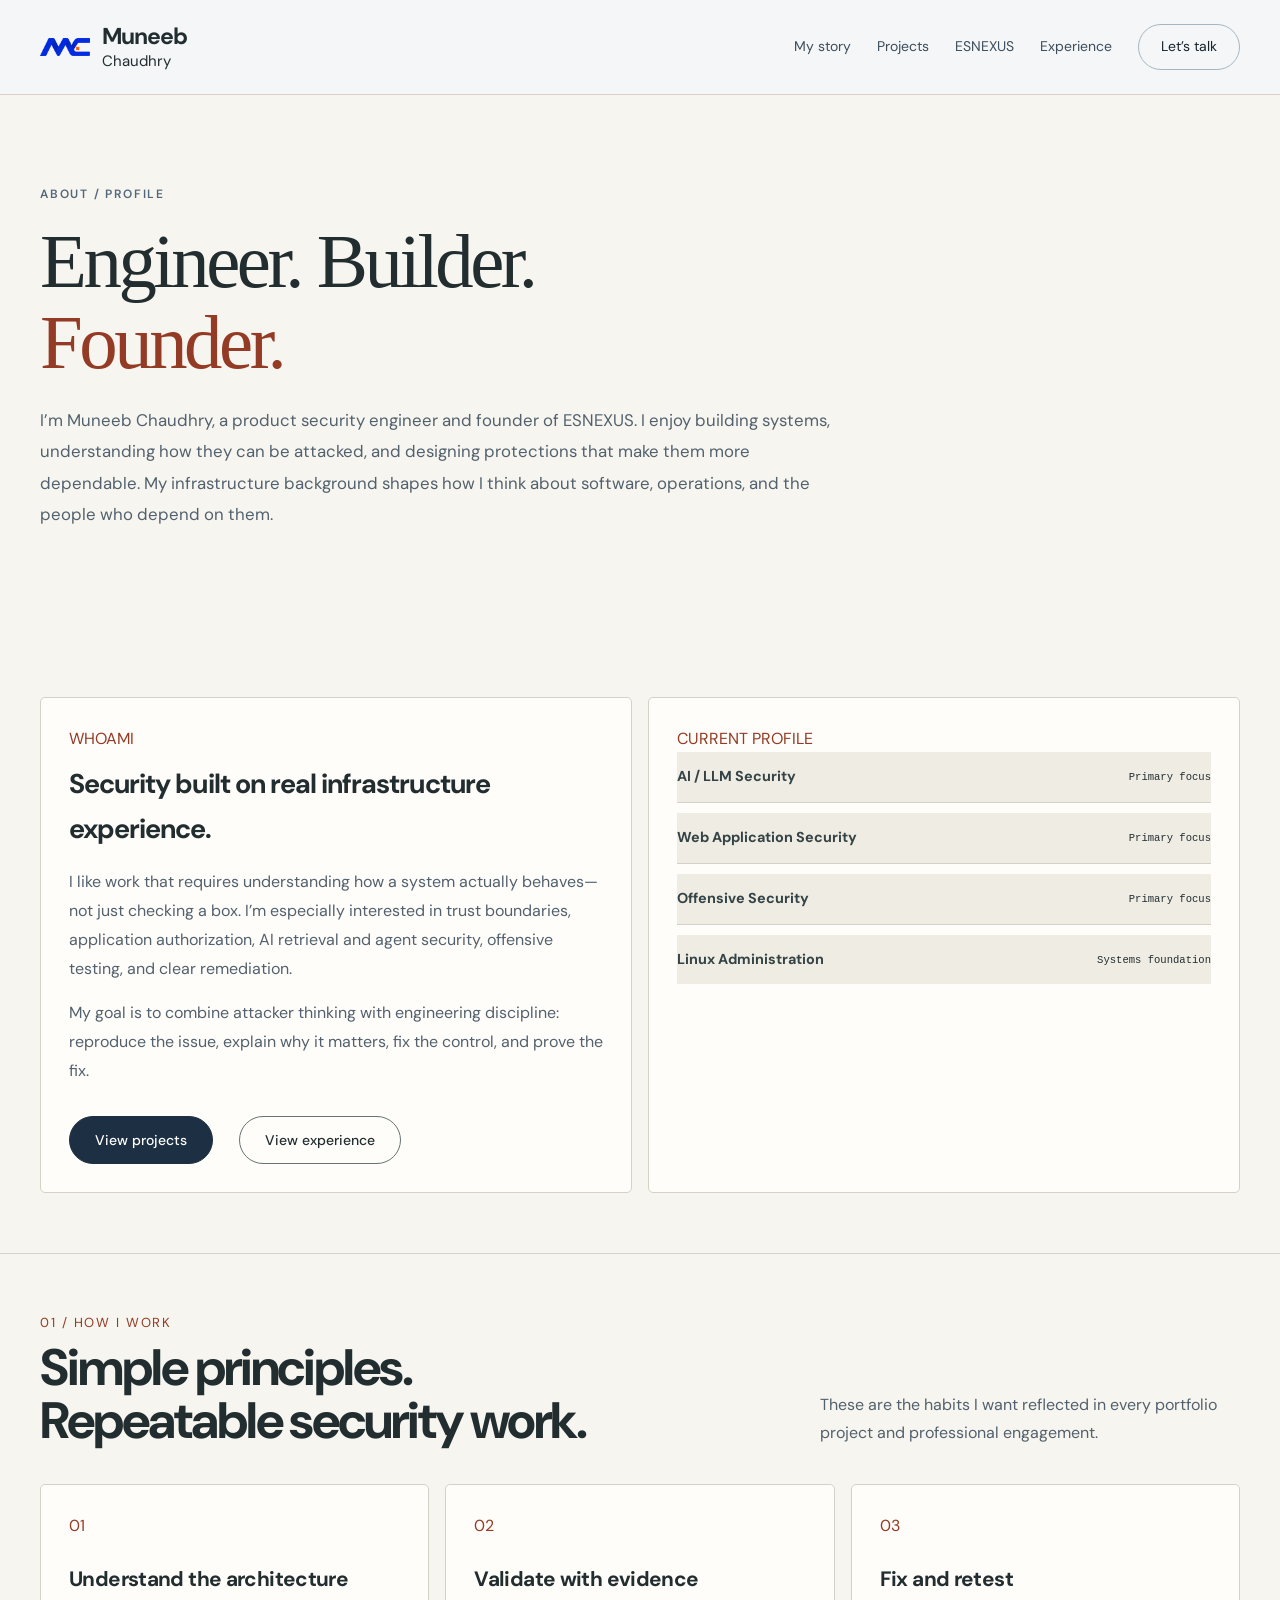
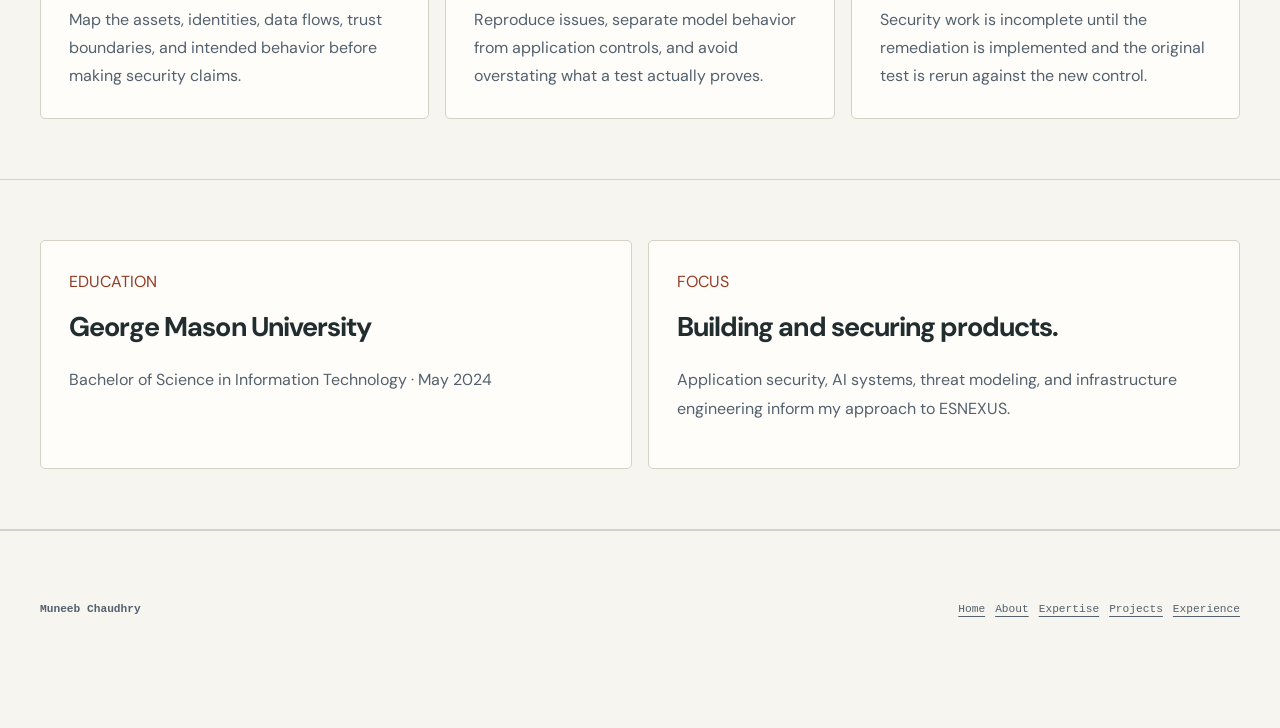
==== commit 0ac0fac1: "Replace Selected work with a four-domain security project directory" ====
--- a/about/index.html
+++ b/about/index.html
@@ -1,4 +1,4 @@
-<!doctype html><html lang="en"><head><meta charset="utf-8"><meta name="viewport" content="width=device-width,initial-scale=1"><title>About | Muneeb Chaudhry</title><meta name="description" content="About Muneeb Chaudhry: security-focused infrastructure engineer specializing in AI/LLM security, AppSec, offensive security, and Linux systems."><link rel="stylesheet" href="../professional.css"><script src="../professional.js" defer></script></head><body class="editorial inner-page"><a class="skip-link" href="#main">Skip to content</a><header class="site-header"><nav class="wrap nav" aria-label="Main navigation"><a class="wordmark" href="../">Muneeb<span>Chaudhry</span></a><button class="menu-btn" id="menu" aria-label="Open navigation" aria-expanded="false" aria-controls="navlinks">Menu</button><div class="nav-links" id="navlinks"><a href="../#story">My story</a><a href="../#work">Selected work</a><a href="../#venture">ESNEXUS</a><a href="../experience/">Experience</a><a class="contact-link" href="mailto:muneebchaudhry2000@gmail.com">Let’s talk</a></div></nav></header><main id="main">
+<!doctype html><html lang="en"><head><meta charset="utf-8"><meta name="viewport" content="width=device-width,initial-scale=1"><title>About | Muneeb Chaudhry</title><meta name="description" content="About Muneeb Chaudhry: security-focused infrastructure engineer specializing in AI/LLM security, AppSec, offensive security, and Linux systems."><link rel="stylesheet" href="../professional.css"><script src="../professional.js" defer></script></head><body class="editorial inner-page"><a class="skip-link" href="#main">Skip to content</a><header class="site-header"><nav class="wrap nav" aria-label="Main navigation"><a class="wordmark" href="../">Muneeb<span>Chaudhry</span></a><button class="menu-btn" id="menu" aria-label="Open navigation" aria-expanded="false" aria-controls="navlinks">Menu</button><div class="nav-links" id="navlinks"><a href="../#story">My story</a><a href="../projects/">Projects</a><a href="../#venture">ESNEXUS</a><a href="../experience/">Experience</a><a class="contact-link" href="mailto:muneebchaudhry2000@gmail.com">Let’s talk</a></div></nav></header><main id="main">
 <section class="wrap page-hero reveal"><div class="eyebrow">About / profile</div><h1>Engineer. Builder.<span>Founder.</span></h1><p>I’m Muneeb Chaudhry, a product security engineer and founder of ESNEXUS. I enjoy building systems, understanding how they can be attacked, and designing protections that make them more dependable. My infrastructure background shapes how I think about software, operations, and the people who depend on them.</p></section>
 <section class="section"><div class="wrap profile-grid"><div class="profile-panel reveal"><div class="code">WHOAMI</div><h2>Security built on real infrastructure experience.</h2><p>I like work that requires understanding how a system actually behaves—not just checking a box. I’m especially interested in trust boundaries, application authorization, AI retrieval and agent security, offensive testing, and clear remediation.</p><p>My goal is to combine attacker thinking with engineering discipline: reproduce the issue, explain why it matters, fix the control, and prove the fix.</p><div class="actions"><a class="btn" href="../projects/">View projects</a><a class="btn secondary" href="../experience/">View experience</a></div></div><div class="profile-panel reveal"><div class="code">CURRENT PROFILE</div><div class="credential-list"><div class="credential"><strong>AI / LLM Security</strong><span>Primary focus</span></div><div class="credential"><strong>Web Application Security</strong><span>Primary focus</span></div><div class="credential"><strong>Offensive Security</strong><span>Primary focus</span></div><div class="credential"><strong>Linux Administration</strong><span>Systems foundation</span></div></div></div></div></section>
 <section class="section"><div class="wrap"><div class="section-head reveal"><div><div class="kicker">01 / How I work</div><h2>Simple principles.<br>Repeatable security work.</h2></div><p>These are the habits I want reflected in every portfolio project and professional engagement.</p></div><div class="grid"><article class="card reveal"><div class="code">01</div><h3>Understand the architecture</h3><p>Map the assets, identities, data flows, trust boundaries, and intended behavior before making security claims.</p></article><article class="card reveal"><div class="code">02</div><h3>Validate with evidence</h3><p>Reproduce issues, separate model behavior from application controls, and avoid overstating what a test actually proves.</p></article><article class="card reveal"><div class="code">03</div><h3>Fix and retest</h3><p>Security work is incomplete until the remediation is implemented and the original test is rerun against the new control.</p></article></div></div></section>
--- a/professional.css
+++ b/professional.css
@@ -226,3 +226,18 @@
 .inner-footer { display:flex; flex-wrap:wrap; justify-content:space-between; align-items:center; gap:12px; padding-block:24px; }
 .inner-footer a { text-decoration:underline; text-underline-offset:4px; }
 .inner-page .quote { overflow-wrap:anywhere; }
+
+.wordmark {
+  position: relative;
+  padding-inline-start: 62px;
+}
+.wordmark::before {
+  content: "";
+  position: absolute;
+  inset-inline-start: 0;
+  top: 50%;
+  transform: translateY(-50%);
+  width: 50px;
+  height: 32px;
+  background: url("[data-uri]") center / contain no-repeat;
+}
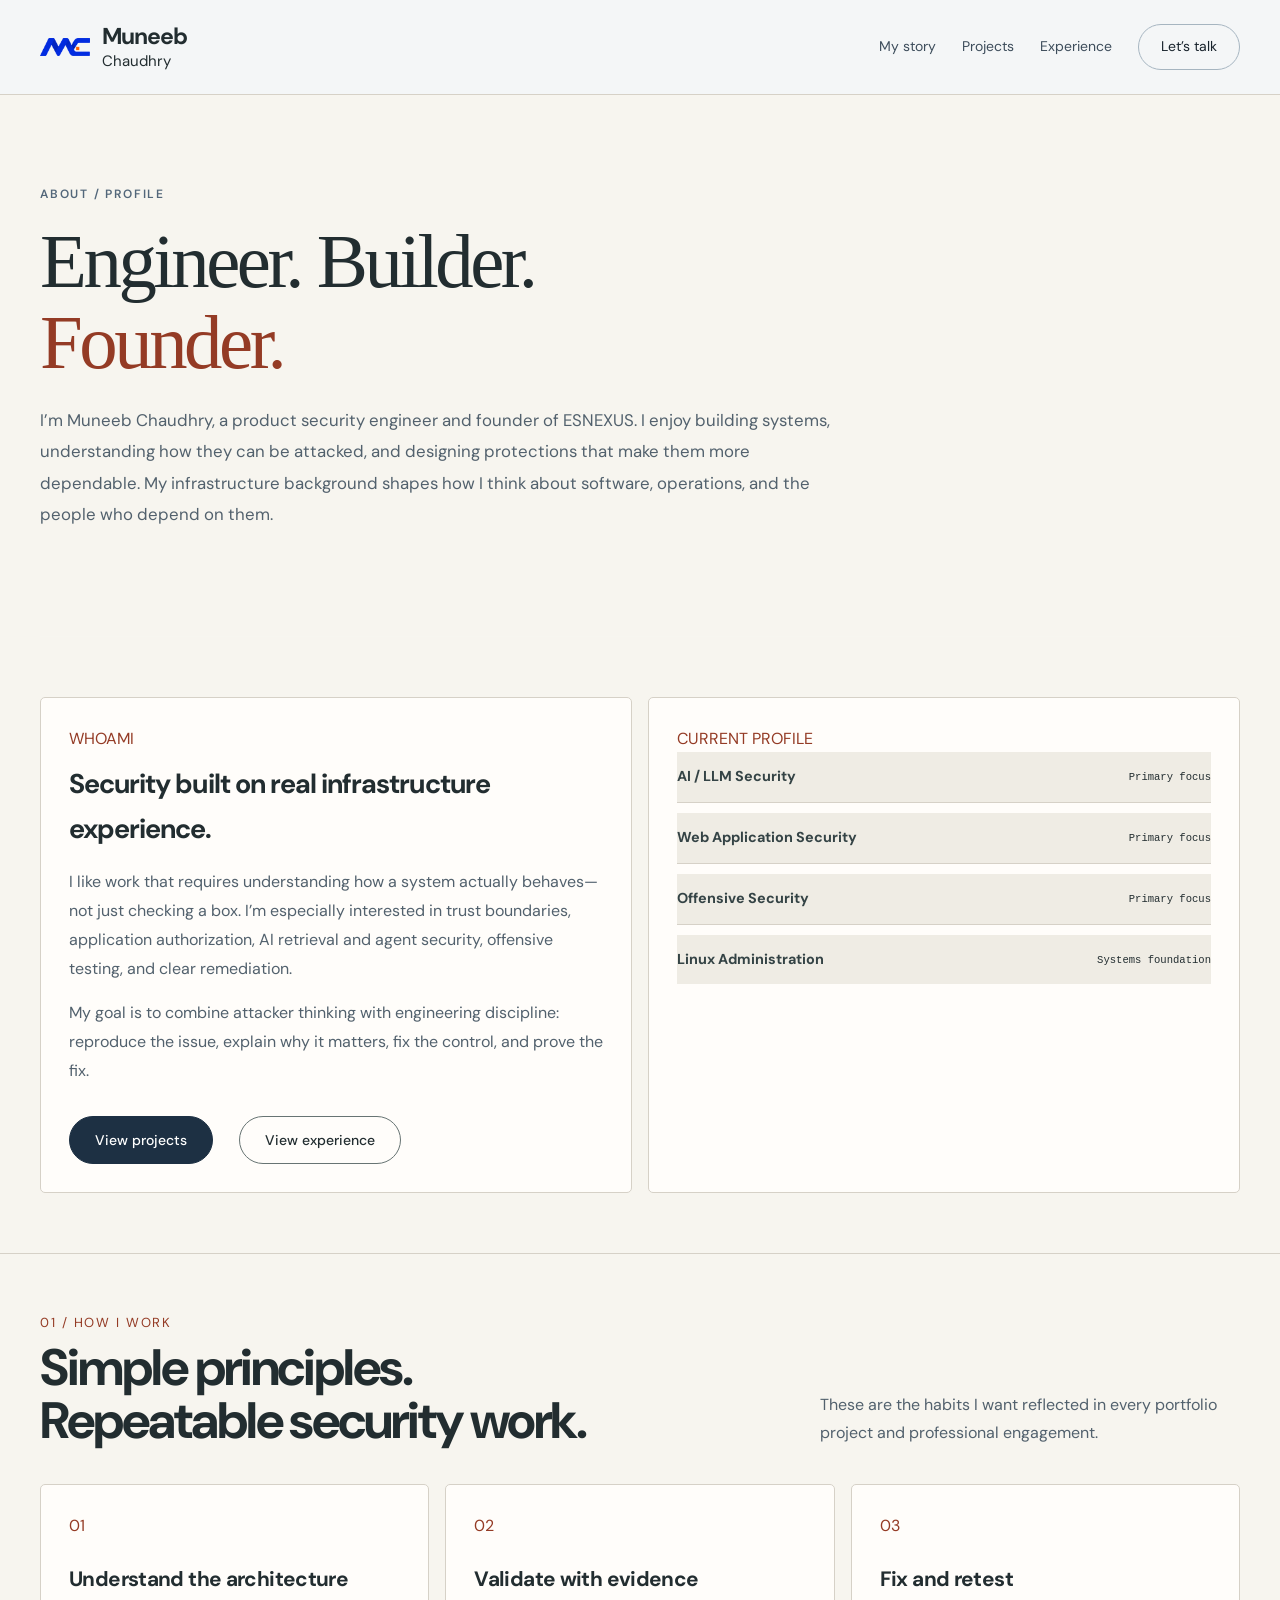
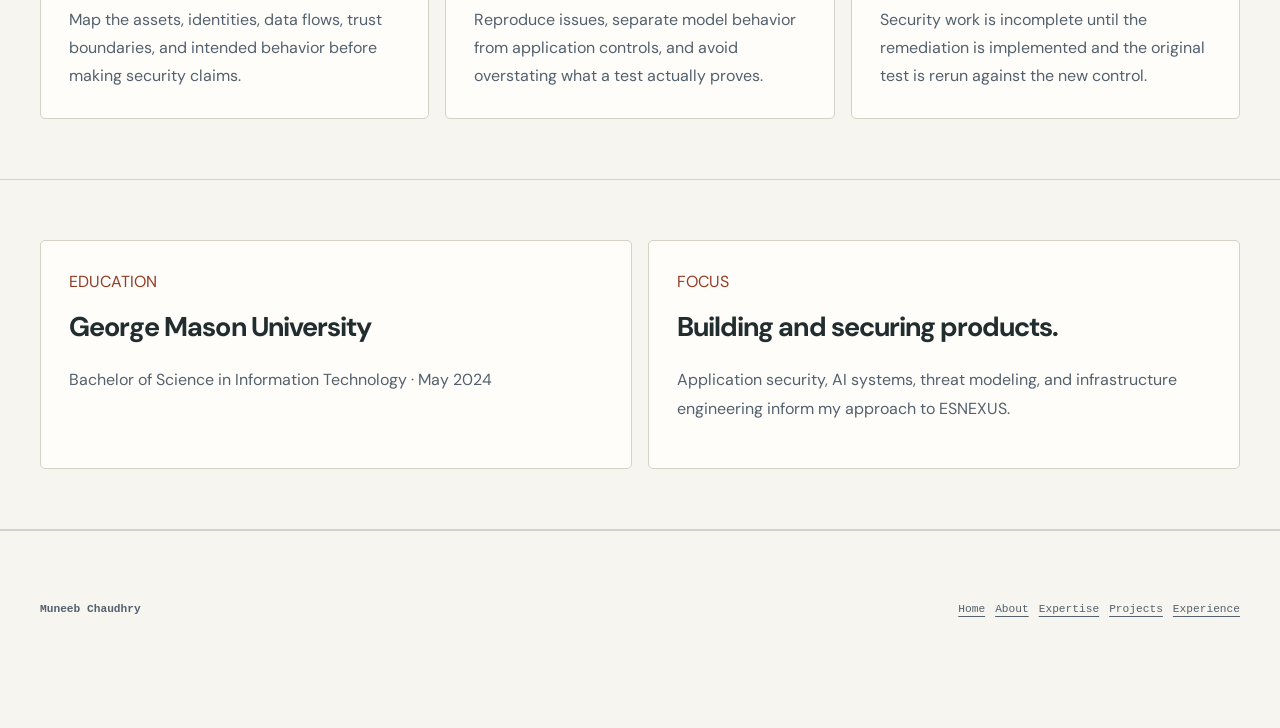
==== commit 1acc9609: "Remove the ESNEXUS navigation item and homepage venture section" ====
--- a/about/index.html
+++ b/about/index.html
@@ -1,4 +1,4 @@
-<!doctype html><html lang="en"><head><meta charset="utf-8"><meta name="viewport" content="width=device-width,initial-scale=1"><title>About | Muneeb Chaudhry</title><meta name="description" content="About Muneeb Chaudhry: security-focused infrastructure engineer specializing in AI/LLM security, AppSec, offensive security, and Linux systems."><link rel="stylesheet" href="../professional.css"><script src="../professional.js" defer></script></head><body class="editorial inner-page"><a class="skip-link" href="#main">Skip to content</a><header class="site-header"><nav class="wrap nav" aria-label="Main navigation"><a class="wordmark" href="../">Muneeb<span>Chaudhry</span></a><button class="menu-btn" id="menu" aria-label="Open navigation" aria-expanded="false" aria-controls="navlinks">Menu</button><div class="nav-links" id="navlinks"><a href="../#story">My story</a><a href="../projects/">Projects</a><a href="../#venture">ESNEXUS</a><a href="../experience/">Experience</a><a class="contact-link" href="mailto:muneebchaudhry2000@gmail.com">Let’s talk</a></div></nav></header><main id="main">
+<!doctype html><html lang="en"><head><meta charset="utf-8"><meta name="viewport" content="width=device-width,initial-scale=1"><title>About | Muneeb Chaudhry</title><meta name="description" content="About Muneeb Chaudhry: security-focused infrastructure engineer specializing in AI/LLM security, AppSec, offensive security, and Linux systems."><link rel="stylesheet" href="../professional.css"><script src="../professional.js" defer></script></head><body class="editorial inner-page"><a class="skip-link" href="#main">Skip to content</a><header class="site-header"><nav class="wrap nav" aria-label="Main navigation"><a class="wordmark" href="../">Muneeb<span>Chaudhry</span></a><button class="menu-btn" id="menu" aria-label="Open navigation" aria-expanded="false" aria-controls="navlinks">Menu</button><div class="nav-links" id="navlinks"><a href="../#story">My story</a><a href="../projects/">Projects</a><a href="../experience/">Experience</a><a class="contact-link" href="mailto:muneebchaudhry2000@gmail.com">Let’s talk</a></div></nav></header><main id="main">
 <section class="wrap page-hero reveal"><div class="eyebrow">About / profile</div><h1>Engineer. Builder.<span>Founder.</span></h1><p>I’m Muneeb Chaudhry, a product security engineer and founder of ESNEXUS. I enjoy building systems, understanding how they can be attacked, and designing protections that make them more dependable. My infrastructure background shapes how I think about software, operations, and the people who depend on them.</p></section>
 <section class="section"><div class="wrap profile-grid"><div class="profile-panel reveal"><div class="code">WHOAMI</div><h2>Security built on real infrastructure experience.</h2><p>I like work that requires understanding how a system actually behaves—not just checking a box. I’m especially interested in trust boundaries, application authorization, AI retrieval and agent security, offensive testing, and clear remediation.</p><p>My goal is to combine attacker thinking with engineering discipline: reproduce the issue, explain why it matters, fix the control, and prove the fix.</p><div class="actions"><a class="btn" href="../projects/">View projects</a><a class="btn secondary" href="../experience/">View experience</a></div></div><div class="profile-panel reveal"><div class="code">CURRENT PROFILE</div><div class="credential-list"><div class="credential"><strong>AI / LLM Security</strong><span>Primary focus</span></div><div class="credential"><strong>Web Application Security</strong><span>Primary focus</span></div><div class="credential"><strong>Offensive Security</strong><span>Primary focus</span></div><div class="credential"><strong>Linux Administration</strong><span>Systems foundation</span></div></div></div></div></section>
 <section class="section"><div class="wrap"><div class="section-head reveal"><div><div class="kicker">01 / How I work</div><h2>Simple principles.<br>Repeatable security work.</h2></div><p>These are the habits I want reflected in every portfolio project and professional engagement.</p></div><div class="grid"><article class="card reveal"><div class="code">01</div><h3>Understand the architecture</h3><p>Map the assets, identities, data flows, trust boundaries, and intended behavior before making security claims.</p></article><article class="card reveal"><div class="code">02</div><h3>Validate with evidence</h3><p>Reproduce issues, separate model behavior from application controls, and avoid overstating what a test actually proves.</p></article><article class="card reveal"><div class="code">03</div><h3>Fix and retest</h3><p>Security work is incomplete until the remediation is implemented and the original test is rerun against the new control.</p></article></div></div></section>
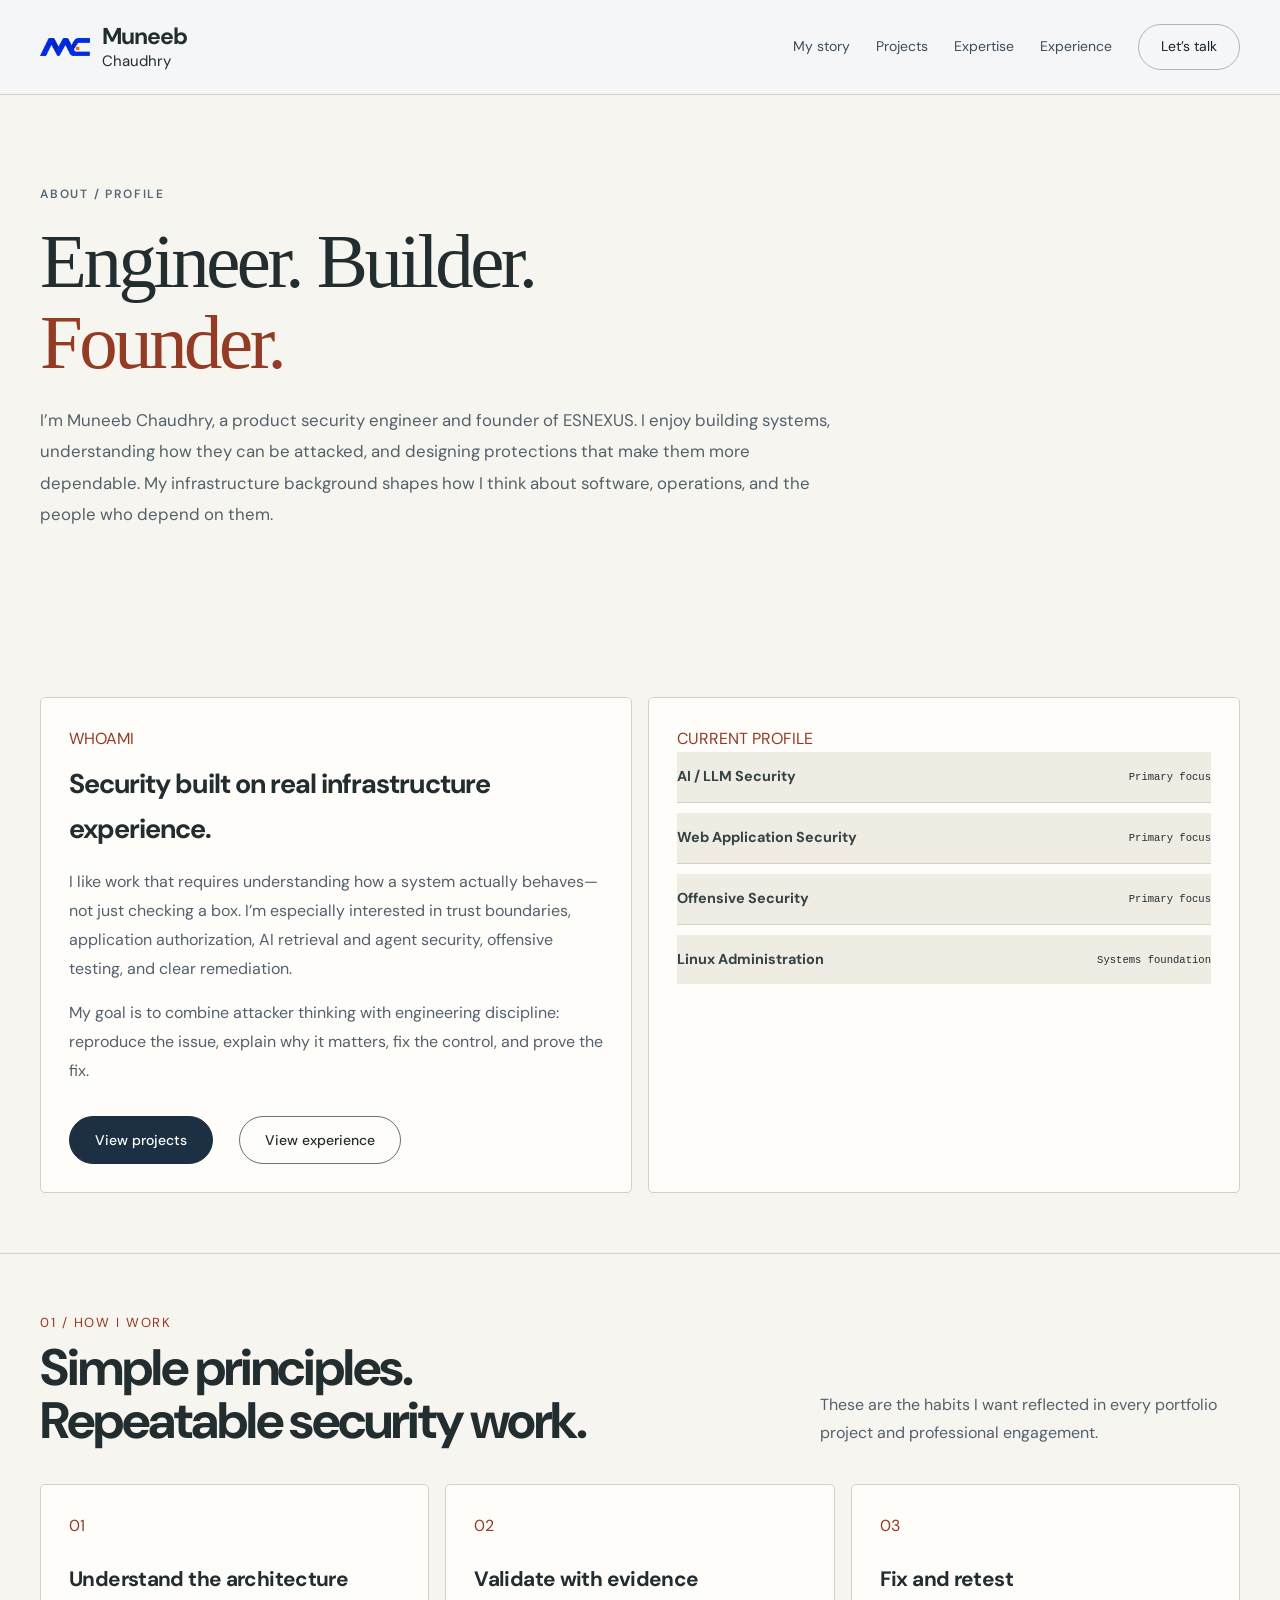
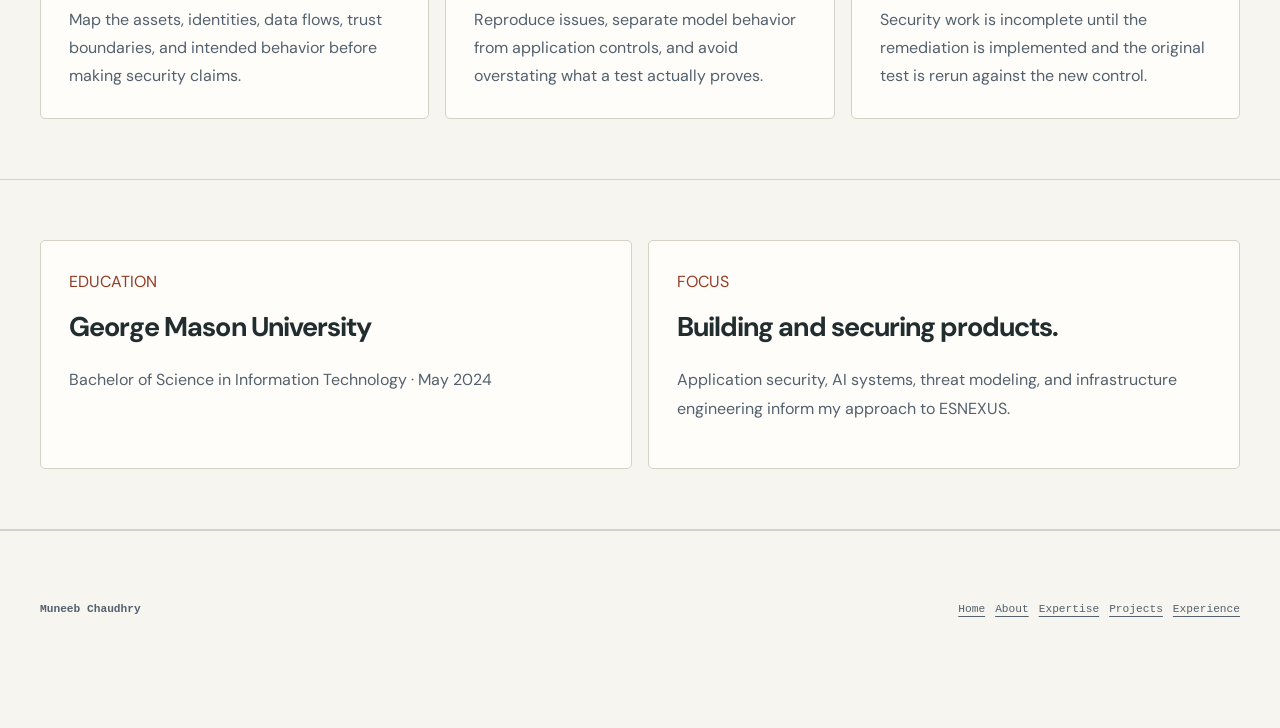
==== commit 8f4704cc: "Add Expertise to primary navigation across portfolio pages" ====
--- a/about/index.html
+++ b/about/index.html
@@ -1,4 +1,4 @@
-<!doctype html><html lang="en"><head><meta charset="utf-8"><meta name="viewport" content="width=device-width,initial-scale=1"><title>About | Muneeb Chaudhry</title><meta name="description" content="About Muneeb Chaudhry: security-focused infrastructure engineer specializing in AI/LLM security, AppSec, offensive security, and Linux systems."><link rel="stylesheet" href="../professional.css"><script src="../professional.js" defer></script></head><body class="editorial inner-page"><a class="skip-link" href="#main">Skip to content</a><header class="site-header"><nav class="wrap nav" aria-label="Main navigation"><a class="wordmark" href="../">Muneeb<span>Chaudhry</span></a><button class="menu-btn" id="menu" aria-label="Open navigation" aria-expanded="false" aria-controls="navlinks">Menu</button><div class="nav-links" id="navlinks"><a href="../#story">My story</a><a href="../projects/">Projects</a><a href="../experience/">Experience</a><a class="contact-link" href="mailto:muneebchaudhry2000@gmail.com">Let’s talk</a></div></nav></header><main id="main">
+<!doctype html><html lang="en"><head><meta charset="utf-8"><meta name="viewport" content="width=device-width,initial-scale=1"><title>About | Muneeb Chaudhry</title><meta name="description" content="About Muneeb Chaudhry: security-focused infrastructure engineer specializing in AI/LLM security, AppSec, offensive security, and Linux systems."><link rel="stylesheet" href="../professional.css"><script src="../professional.js" defer></script></head><body class="editorial inner-page"><a class="skip-link" href="#main">Skip to content</a><header class="site-header"><nav class="wrap nav" aria-label="Main navigation"><a class="wordmark" href="../">Muneeb<span>Chaudhry</span></a><button class="menu-btn" id="menu" aria-label="Open navigation" aria-expanded="false" aria-controls="navlinks">Menu</button><div class="nav-links" id="navlinks"><a href="../#story">My story</a><a href="../projects/">Projects</a><a href="../expertise/">Expertise</a><a href="../experience/">Experience</a><a class="contact-link" href="mailto:muneebchaudhry2000@gmail.com">Let’s talk</a></div></nav></header><main id="main">
 <section class="wrap page-hero reveal"><div class="eyebrow">About / profile</div><h1>Engineer. Builder.<span>Founder.</span></h1><p>I’m Muneeb Chaudhry, a product security engineer and founder of ESNEXUS. I enjoy building systems, understanding how they can be attacked, and designing protections that make them more dependable. My infrastructure background shapes how I think about software, operations, and the people who depend on them.</p></section>
 <section class="section"><div class="wrap profile-grid"><div class="profile-panel reveal"><div class="code">WHOAMI</div><h2>Security built on real infrastructure experience.</h2><p>I like work that requires understanding how a system actually behaves—not just checking a box. I’m especially interested in trust boundaries, application authorization, AI retrieval and agent security, offensive testing, and clear remediation.</p><p>My goal is to combine attacker thinking with engineering discipline: reproduce the issue, explain why it matters, fix the control, and prove the fix.</p><div class="actions"><a class="btn" href="../projects/">View projects</a><a class="btn secondary" href="../experience/">View experience</a></div></div><div class="profile-panel reveal"><div class="code">CURRENT PROFILE</div><div class="credential-list"><div class="credential"><strong>AI / LLM Security</strong><span>Primary focus</span></div><div class="credential"><strong>Web Application Security</strong><span>Primary focus</span></div><div class="credential"><strong>Offensive Security</strong><span>Primary focus</span></div><div class="credential"><strong>Linux Administration</strong><span>Systems foundation</span></div></div></div></div></section>
 <section class="section"><div class="wrap"><div class="section-head reveal"><div><div class="kicker">01 / How I work</div><h2>Simple principles.<br>Repeatable security work.</h2></div><p>These are the habits I want reflected in every portfolio project and professional engagement.</p></div><div class="grid"><article class="card reveal"><div class="code">01</div><h3>Understand the architecture</h3><p>Map the assets, identities, data flows, trust boundaries, and intended behavior before making security claims.</p></article><article class="card reveal"><div class="code">02</div><h3>Validate with evidence</h3><p>Reproduce issues, separate model behavior from application controls, and avoid overstating what a test actually proves.</p></article><article class="card reveal"><div class="code">03</div><h3>Fix and retest</h3><p>Security work is incomplete until the remediation is implemented and the original test is rerun against the new control.</p></article></div></div></section>
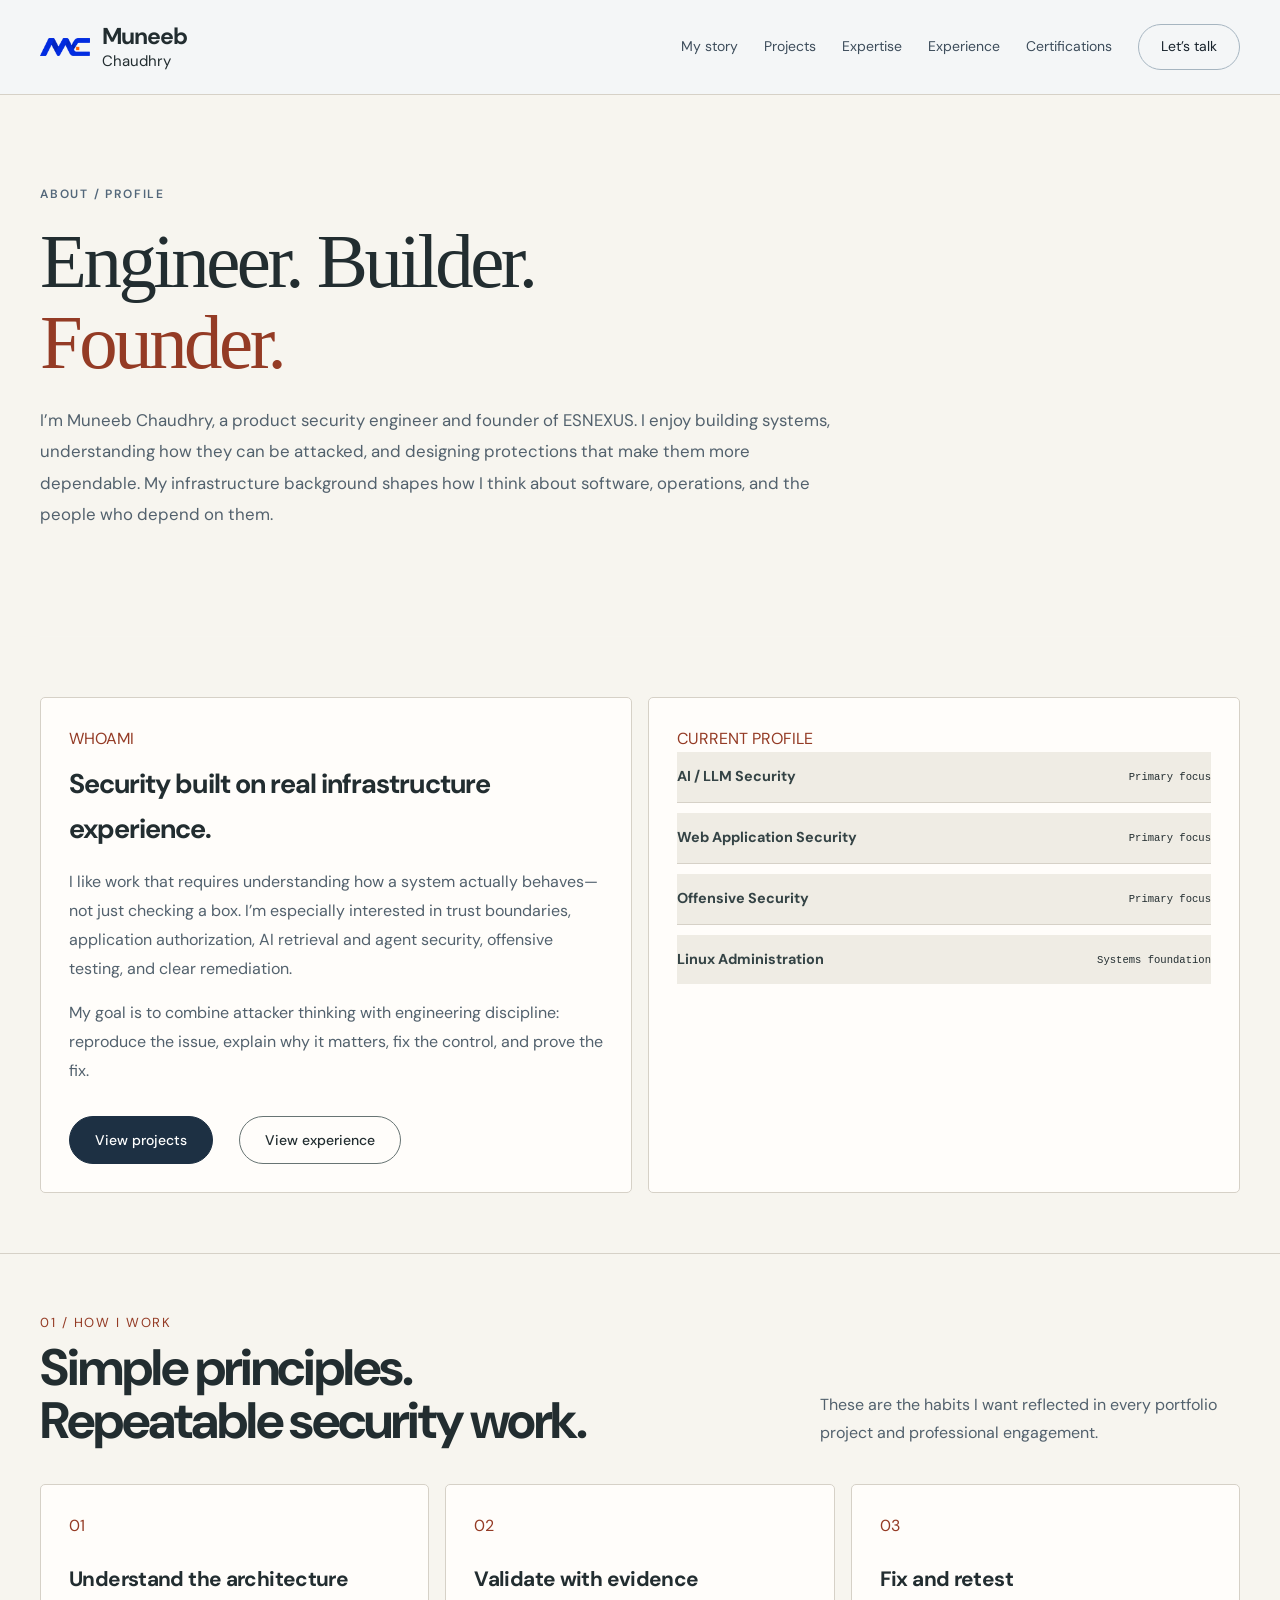
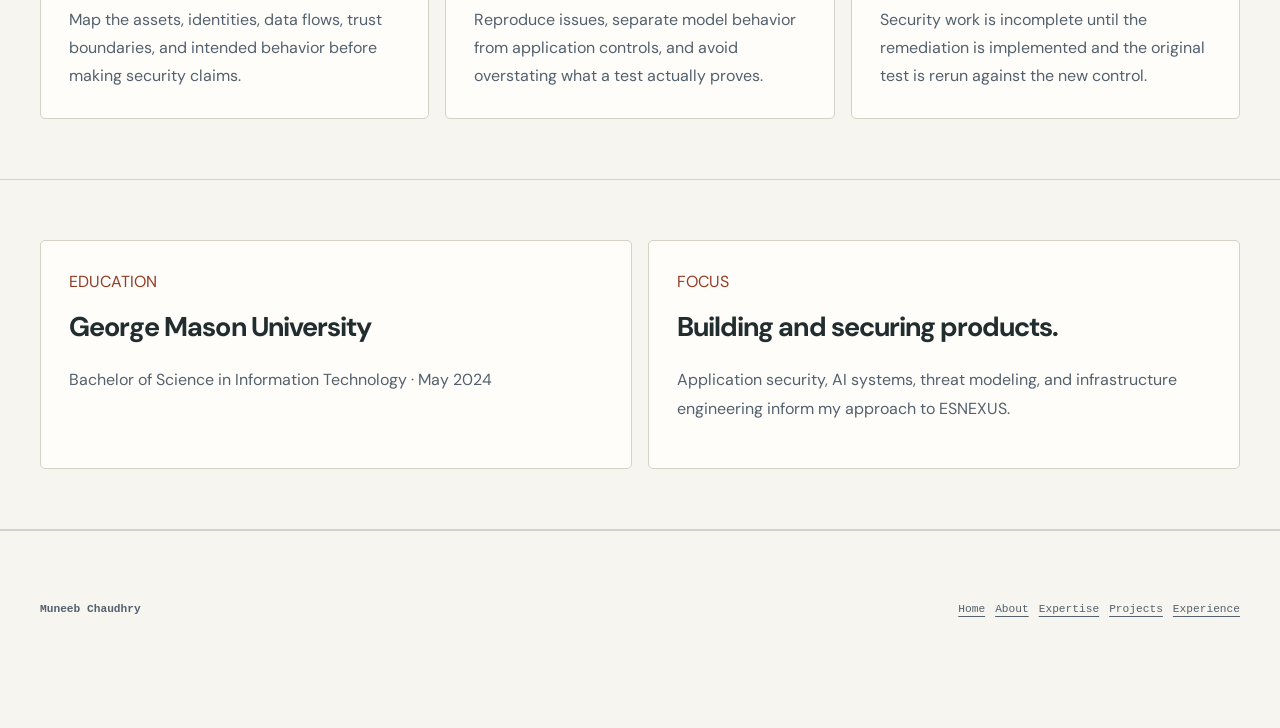
==== commit 303b4ef4: "Add Certifications page and primary navigation link" ====
--- a/about/index.html
+++ b/about/index.html
@@ -1,4 +1,4 @@
-<!doctype html><html lang="en"><head><meta charset="utf-8"><meta name="viewport" content="width=device-width,initial-scale=1"><title>About | Muneeb Chaudhry</title><meta name="description" content="About Muneeb Chaudhry: security-focused infrastructure engineer specializing in AI/LLM security, AppSec, offensive security, and Linux systems."><link rel="stylesheet" href="../professional.css"><script src="../professional.js" defer></script></head><body class="editorial inner-page"><a class="skip-link" href="#main">Skip to content</a><header class="site-header"><nav class="wrap nav" aria-label="Main navigation"><a class="wordmark" href="../">Muneeb<span>Chaudhry</span></a><button class="menu-btn" id="menu" aria-label="Open navigation" aria-expanded="false" aria-controls="navlinks">Menu</button><div class="nav-links" id="navlinks"><a href="../#story">My story</a><a href="../projects/">Projects</a><a href="../expertise/">Expertise</a><a href="../experience/">Experience</a><a class="contact-link" href="mailto:muneebchaudhry2000@gmail.com">Let’s talk</a></div></nav></header><main id="main">
+<!doctype html><html lang="en"><head><meta charset="utf-8"><meta name="viewport" content="width=device-width,initial-scale=1"><title>About | Muneeb Chaudhry</title><meta name="description" content="About Muneeb Chaudhry: security-focused infrastructure engineer specializing in AI/LLM security, AppSec, offensive security, and Linux systems."><link rel="stylesheet" href="../professional.css"><script src="../professional.js" defer></script></head><body class="editorial inner-page"><a class="skip-link" href="#main">Skip to content</a><header class="site-header"><nav class="wrap nav" aria-label="Main navigation"><a class="wordmark" href="../">Muneeb<span>Chaudhry</span></a><button class="menu-btn" id="menu" aria-label="Open navigation" aria-expanded="false" aria-controls="navlinks">Menu</button><div class="nav-links" id="navlinks"><a href="../#story">My story</a><a href="../projects/">Projects</a><a href="../expertise/">Expertise</a><a href="../experience/">Experience</a><a href="../expertise/certifications.html">Certifications</a><a class="contact-link" href="mailto:muneebchaudhry2000@gmail.com">Let’s talk</a></div></nav></header><main id="main">
 <section class="wrap page-hero reveal"><div class="eyebrow">About / profile</div><h1>Engineer. Builder.<span>Founder.</span></h1><p>I’m Muneeb Chaudhry, a product security engineer and founder of ESNEXUS. I enjoy building systems, understanding how they can be attacked, and designing protections that make them more dependable. My infrastructure background shapes how I think about software, operations, and the people who depend on them.</p></section>
 <section class="section"><div class="wrap profile-grid"><div class="profile-panel reveal"><div class="code">WHOAMI</div><h2>Security built on real infrastructure experience.</h2><p>I like work that requires understanding how a system actually behaves—not just checking a box. I’m especially interested in trust boundaries, application authorization, AI retrieval and agent security, offensive testing, and clear remediation.</p><p>My goal is to combine attacker thinking with engineering discipline: reproduce the issue, explain why it matters, fix the control, and prove the fix.</p><div class="actions"><a class="btn" href="../projects/">View projects</a><a class="btn secondary" href="../experience/">View experience</a></div></div><div class="profile-panel reveal"><div class="code">CURRENT PROFILE</div><div class="credential-list"><div class="credential"><strong>AI / LLM Security</strong><span>Primary focus</span></div><div class="credential"><strong>Web Application Security</strong><span>Primary focus</span></div><div class="credential"><strong>Offensive Security</strong><span>Primary focus</span></div><div class="credential"><strong>Linux Administration</strong><span>Systems foundation</span></div></div></div></div></section>
 <section class="section"><div class="wrap"><div class="section-head reveal"><div><div class="kicker">01 / How I work</div><h2>Simple principles.<br>Repeatable security work.</h2></div><p>These are the habits I want reflected in every portfolio project and professional engagement.</p></div><div class="grid"><article class="card reveal"><div class="code">01</div><h3>Understand the architecture</h3><p>Map the assets, identities, data flows, trust boundaries, and intended behavior before making security claims.</p></article><article class="card reveal"><div class="code">02</div><h3>Validate with evidence</h3><p>Reproduce issues, separate model behavior from application controls, and avoid overstating what a test actually proves.</p></article><article class="card reveal"><div class="code">03</div><h3>Fix and retest</h3><p>Security work is incomplete until the remediation is implemented and the original test is rerun against the new control.</p></article></div></div></section>
